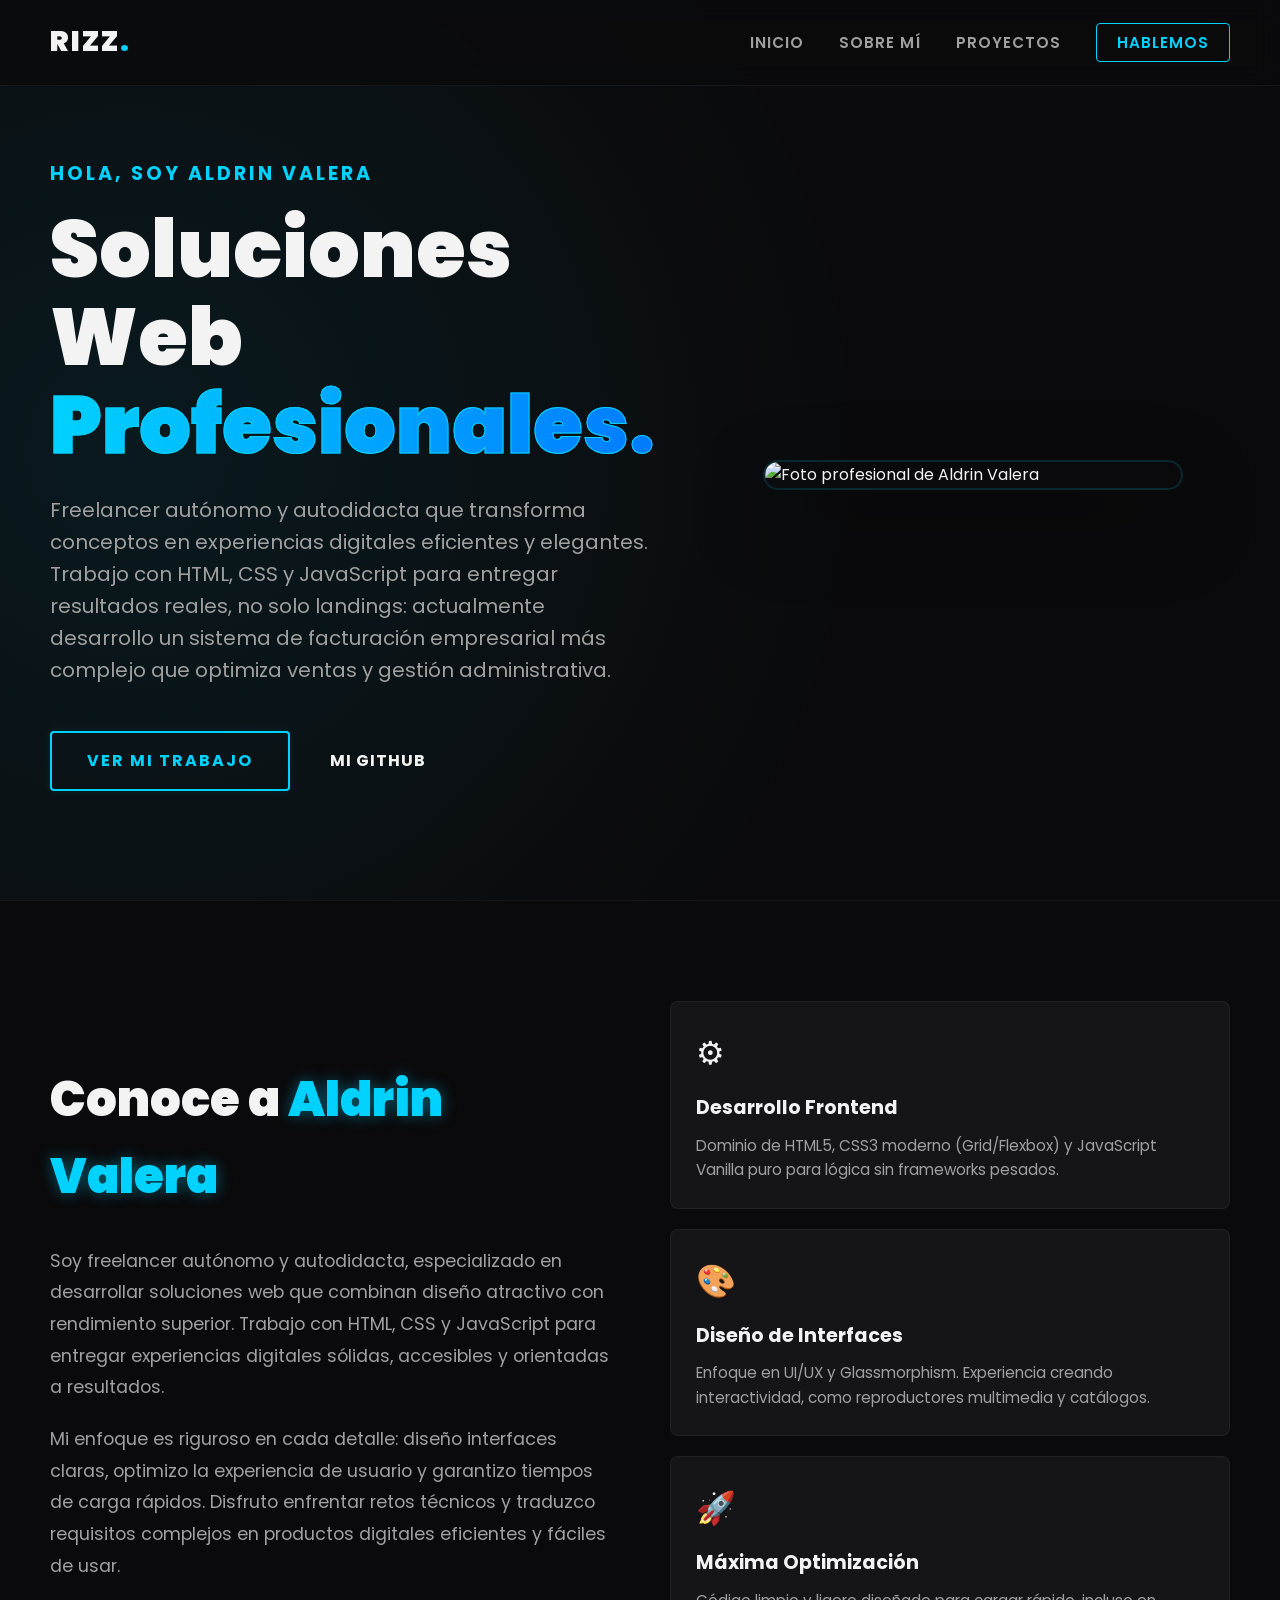
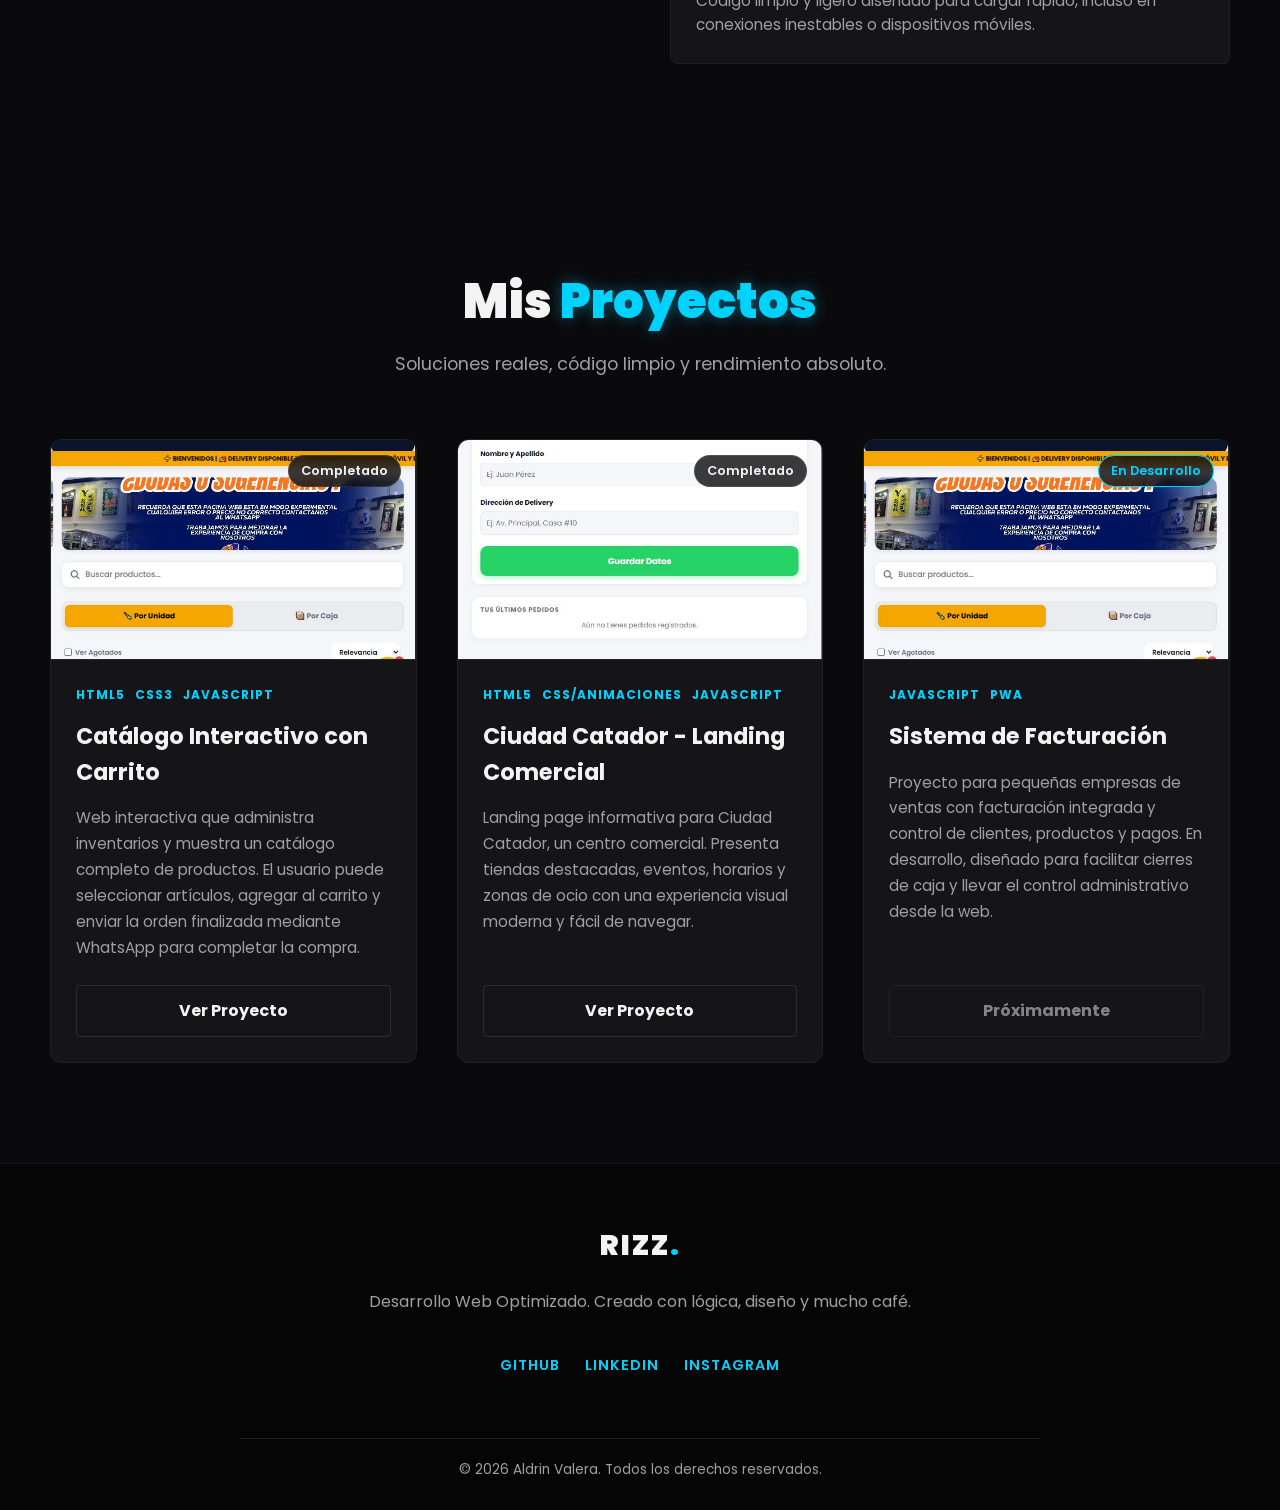
==== index.html @ 6460fc28 "mi landing" ====
<!DOCTYPE html>
<html lang="es">
<head>
    <meta charset="UTF-8">
    <meta name="viewport" content="width=device-width, initial-scale=1.0">
    <title>Aldrin V | Rizz</title>
    <meta name="description" content="Portafolio de Aldrin Valera, desarrollador web experto en HTML, CSS y JavaScript. Web oscura, optimizada y con proyectos reales.">
    <link rel="preconnect" href="https://fonts.googleapis.com">
    <link rel="preconnect" href="https://fonts.gstatic.com" crossorigin>
    <link href="https://fonts.googleapis.com/css2?family=Poppins:wght@400;600;700;900&display=swap" rel="stylesheet">
    <link rel="stylesheet" href="css/variables.css">
    <link rel="stylesheet" href="css/global.css">
    <link rel="stylesheet" href="css/navbar.css">
    <link rel="stylesheet" href="css/hero.css">
    <link rel="stylesheet" href="css/sobre-mi.css">
    <link rel="stylesheet" href="css/proyectos.css">
    <link rel="stylesheet" href="css/footer.css">
    <link rel="stylesheet" href="css/responsive.css">
</head>
<body>

    <nav class="navbar">
        <div class="logo">RIZZ<span>.</span></div>
        <button class="menu-toggle" id="mobile-menu" aria-label="Abrir menú" aria-controls="nav-menu" aria-expanded="false">
            <span class="bar"></span>
            <span class="bar"></span>
            <span class="bar"></span>
        </button>
        <ul class="nav-links" id="nav-menu">
            <li><a href="#inicio">Inicio</a></li>
            <li><a href="#sobre-mi">Sobre Mí</a></li>
            <li><a href="#proyectos">Proyectos</a></li>
            <li><a href="https://wa.me/584220012375?text=%C2%A1Hola%20Aldrin!%20Estuve%20viendo%20tu%20portafolio%20web%20y%20me%20gustar%C3%ADa%20hablar%20contigo%20sobre%20un%20proyecto." class="btn-contacto" id="btn-ws">Hablemos</a></li>
        </ul>
    </nav>

    <header class="hero" id="inicio">
        <div class="hero-grid">
            <div class="hero-content">
                <h2 class="saludo">Hola, soy Aldrin Valera</h2>
                <h1 class="titulo-principal">Soluciones Web <span class="resaltado">Profesionales.</span></h1>
                <p class="descripcion">
                    Freelancer autónomo y autodidacta que transforma conceptos en experiencias digitales eficientes y elegantes. Trabajo con HTML, CSS y JavaScript para entregar resultados reales, no solo landings: actualmente desarrollo un sistema de facturación empresarial más complejo que optimiza ventas y gestión administrativa.
                </p>
                <div class="botones">
                    <a href="#proyectos" class="btn-primario">Ver mi trabajo</a>
                    <a href="#" class="btn-secundario">Mi GitHub</a>
                </div>
            </div>
            <div class="hero-image">
                <img src="img/aldrin-valera.jpg" alt="Foto profesional de Aldrin Valera" />
            </div>
        </div>
    </header>
    <main>
    <section class="sobre-mi" id="sobre-mi">
        <div class="contenedor-sobre-mi">
            <div class="texto-sobre-mi">
                <h2 class="titulo-seccion">Conoce a <span class="resaltado-azul">Aldrin Valera</span></h2>
                <p>
                    Soy freelancer autónomo y autodidacta, especializado en desarrollar soluciones web que combinan diseño atractivo con rendimiento superior. Trabajo con HTML, CSS y JavaScript para entregar experiencias digitales sólidas, accesibles y orientadas a resultados.
                </p>
                <p>
                    Mi enfoque es riguroso en cada detalle: diseño interfaces claras, optimizo la experiencia de usuario y garantizo tiempos de carga rápidos. Disfruto enfrentar retos técnicos y traduzco requisitos complejos en productos digitales eficientes y fáciles de usar.
                </p>
            </div>
            <div class="skills-grid">
                <div class="skill-card">
                    <div class="skill-icono">⚙️</div>
                    <h3>Desarrollo Frontend</h3>
                    <p>Dominio de HTML5, CSS3 moderno (Grid/Flexbox) y JavaScript Vanilla puro para lógica sin frameworks pesados.</p>
                </div>
                <div class="skill-card">
                    <div class="skill-icono">🎨</div>
                    <h3>Diseño de Interfaces</h3>
                    <p>Enfoque en UI/UX y Glassmorphism. Experiencia creando interactividad, como reproductores multimedia y catálogos.</p>
                </div>
                <div class="skill-card">
                    <div class="skill-icono">🚀</div>
                    <h3>Máxima Optimización</h3>
                    <p>Código limpio y ligero diseñado para cargar rápido, incluso en conexiones inestables o dispositivos móviles.</p>
                </div>
            </div>
        </div>
    </section>

    <section class="proyectos" id="proyectos">
        <div class="contenedor-proyectos">
            <h2 class="titulo-centrado">Mis <span class="resaltado-azul">Proyectos</span></h2>
            <p class="subtitulo-centrado">Soluciones reales, código limpio y rendimiento absoluto.</p>

            <div class="grid-proyectos">
                
                <article class="tarjeta-proyecto">
                    <div class="imagen-proyecto">
                        <span class="etiqueta-estado">Completado</span>
                        <img src="img/catador-1.JPG" alt="Vista 1" class="img-portada">
                        <img src="img/catador-2.JPG" alt="Vista 2" class="img-portada">
                        <img src="img/catador-3.JPG" alt="Vista 3" class="img-portada">
                    </div>
                    <div class="contenido-proyecto">
                        <div class="tags-tech">
                            <span>HTML5</span>
                            <span>CSS3</span>
                            <span>JavaScript</span>
                        </div>
                        <h3>Catálogo Interactivo con Carrito</h3>
                        <p>Web interactiva que administra inventarios y muestra un catálogo completo de productos. El usuario puede seleccionar artículos, agregar al carrito y enviar la orden finalizada mediante WhatsApp para completar la compra.</p>
                        <a href="https://grancatador.netlify.app" target="_blank" rel="noopener noreferrer" class="btn-proyecto">Ver Proyecto</a>
                    </div>
                </article>

                <article class="tarjeta-proyecto">
                    <div class="imagen-proyecto">
                        <span class="etiqueta-estado">Completado</span>
                        <img src="img/catador-2.JPG" alt="Vista 1" class="img-portada">
                        <img src="img/catador-3.JPG" alt="Vista 2" class="img-portada">
                        <img src="img/catador-4.JPG" alt="Vista 3" class="img-portada">
                    </div>
                    <div class="contenido-proyecto">
                        <div class="tags-tech">
                            <span>HTML5</span>
                            <span>CSS/Animaciones</span>
                            <span>JavaScript</span>
                        </div>
                        <h3>Ciudad Catador - Landing Comercial</h3>
                        <p>Landing page informativa para Ciudad Catador, un centro comercial. Presenta tiendas destacadas, eventos, horarios y zonas de ocio con una experiencia visual moderna y fácil de navegar.</p>
                        <a href="https://ciudadcatador.netlify.app" target="_blank" rel="noopener noreferrer" class="btn-proyecto">Ver Proyecto</a>
                    </div>
                </article>

                <article class="tarjeta-proyecto">
                    <div class="imagen-proyecto">
                        <span class="etiqueta-estado pulse">En Desarrollo</span>
                        <img src="img/catador-1.JPG" alt="Vista 1" class="img-portada">
                        <img src="img/catador-3.JPG" alt="Vista 2" class="img-portada">
                        <img src="img/catador-4.JPG" alt="Vista 3" class="img-portada">
                    </div>
                    <div class="contenido-proyecto">
                        <div class="tags-tech">
                            <span>JavaScript</span>
                            <span>PWA</span>
                        </div>
                        <h3>Sistema de Facturación</h3>
                        <p>Proyecto para pequeñas empresas de ventas con facturación integrada y control de clientes, productos y pagos. En desarrollo, diseñado para facilitar cierres de caja y llevar el control administrativo desde la web.</p>
                        <a href="#" class="btn-proyecto btn-disabled">Próximamente</a>
                    </div>
                </article>

            </div>
        </div>
    </section>
    </main>

    <footer class="footer">
        <div class="footer-content">
            <div class="logo">RIZZ<span>.</span></div>
            <p class="text-muted">Desarrollo Web Optimizado. Creado con lógica, diseño y mucho café.</p>
            <div class="social-links">
                <a href="#">GitHub</a>
                <a href="#">LinkedIn</a>
                <a href="#">Instagram</a>
            </div>
            <div class="copyright">
                &copy; 2026 Aldrin Valera. Todos los derechos reservados.
            </div>
        </div>
    </footer>

    <script src="js/main.js"></script>
</body>
</html>
---- css/variables.css ----
/* =========================================
   VARIABLES GLOBALES | TEMA RIZZ (DARK/NEON)
   ========================================= */
:root {
    --bg-dark: #0a0a0c;
    --bg-light: #151518;
    --text-main: #f3f3f3;
    --text-muted: #a0a0a0;
    --neon-blue: #00d2ff;
    --neon-dark: #007bff;
    --font-main: 'Poppins', system-ui, -apple-system, sans-serif;
    --font-bold: 'Poppins', system-ui, -apple-system, sans-serif;
    --transition-fast: 0.2s ease;
    --transition-medium: 0.4s ease;
}
---- css/global.css ----
/* =========================================
   ESTILOS GLOBALES Y RESET
   ========================================= */
* {
    margin: 0;
    padding: 0;
    box-sizing: border-box;
}

html {
    scroll-behavior: smooth;
}

body {
    background-color: var(--bg-dark);
    color: var(--text-main);
    font-family: var(--font-main);
    line-height: 1.6;
    overflow-x: hidden;
}

a {
    text-decoration: none;
    color: inherit;
}

section {
    scroll-margin-top: 100px;
}

ul {
    list-style: none;
}

.text-muted {
    color: var(--text-muted);
}
---- css/navbar.css ----
/* =========================================
   NAVBAR (BARRA DE NAVEGACIÓN)
   ========================================= */
.navbar {
    display: flex;
    justify-content: space-between;
    align-items: center;
    padding: 20px 50px;
    background: rgba(10, 10, 12, 0.8);
    backdrop-filter: blur(12px);
    -webkit-backdrop-filter: blur(12px);
    border-bottom: 1px solid rgba(255, 255, 255, 0.05);
    position: fixed;
    top: 0;
    width: 100%;
    z-index: 1000;
}

.logo {
    font-size: 28px;
    font-weight: 900;
    letter-spacing: 2px;
}

.logo span {
    color: var(--neon-blue);
}

.menu-toggle {
    display: none;
    background: transparent;
    border: none;
    padding: 0;
    cursor: pointer;
}

.menu-toggle:focus {
    outline: 2px solid var(--neon-blue);
    outline-offset: 4px;
}

.nav-links {
    display: flex;
    gap: 35px;
    align-items: center;
}

.nav-links a {
    color: var(--text-muted);
    font-weight: 600;
    font-size: 0.95rem;
    text-transform: uppercase;
    letter-spacing: 1px;
    transition: var(--transition-fast);
}

.nav-links a:hover {
    color: var(--neon-blue);
    text-shadow: 0 0 10px rgba(0, 210, 255, 0.3);
}

.nav-links .btn-contacto {
    border: 1px solid var(--neon-blue);
    padding: 8px 20px;
    border-radius: 4px;
    color: var(--neon-blue);
}

.nav-links .btn-contacto:hover {
    background: var(--neon-blue);
    color: var(--bg-dark);
    box-shadow: 0 0 15px rgba(0, 210, 255, 0.4);
}
---- css/hero.css ----
/* =========================================
   HERO SECTION (INICIO)
   ========================================= */
.hero {
    min-height: 100vh;
    display: flex;
    align-items: center;
    padding: 100px 50px 50px;
    background: radial-gradient(circle at 10% 50%, rgba(0, 210, 255, 0.08) 0%, transparent 60%);
    margin-top: 0;
}

.hero-grid {
    display: grid;
    grid-template-columns: 1fr 1fr;
    align-items: center;
    gap: 60px;
    width: 100%;
    max-width: 1300px;
    margin: 0 auto;
}

.hero-content {
    max-width: 650px;
}

.hero-image {
    display: flex;
    justify-content: center;
    align-items: center;
}

.hero-image img {
    width: 100%;
    max-width: 420px;
    border-radius: 30px;
    object-fit: cover;
    box-shadow: 0 30px 80px rgba(0, 0, 0, 0.35);
    border: 2px solid rgba(0, 210, 255, 0.15);
}

.saludo {
    color: var(--neon-blue);
    font-size: 1.2rem;
    margin-bottom: 15px;
    text-transform: uppercase;
    letter-spacing: 3px;
    font-weight: 700;
    font-family: var(--font-bold);
}

.titulo-principal {
    font-size: 5rem;
    line-height: 1.1;
    margin-bottom: 25px;
    font-weight: 900;
    font-family: var(--font-bold);
}

.resaltado {
    color: transparent;
    -webkit-text-stroke: 1px var(--neon-blue);
    background: linear-gradient(90deg, var(--neon-blue), var(--neon-dark));
    -webkit-background-clip: text;
    background-clip: text;
}

.descripcion {
    font-size: 1.25rem;
    color: var(--text-muted);
    margin-bottom: 45px;
    max-width: 600px;
}

.botones {
    display: flex;
    gap: 20px;
    align-items: center;
}

.btn-primario {
    padding: 15px 35px;
    background-color: transparent;
    color: var(--neon-blue);
    border: 2px solid var(--neon-blue);
    font-weight: bold;
    text-transform: uppercase;
    letter-spacing: 2px;
    border-radius: 4px;
    transition: var(--transition-medium);
    box-shadow: 0 0 10px rgba(0, 210, 255, 0.1);
}

.btn-primario:hover {
    background-color: var(--neon-blue);
    color: var(--bg-dark);
    box-shadow: 0 0 25px rgba(0, 210, 255, 0.6);
}

.btn-secundario {
    padding: 15px 20px;
    color: var(--text-main);
    font-weight: bold;
    text-transform: uppercase;
    letter-spacing: 1px;
    transition: var(--transition-fast);
}

.btn-secundario:hover {
    color: var(--neon-blue);
}
---- css/sobre-mi.css ----
/* =========================================
   SECCIÓN SOBRE MÍ Y SKILLS
   ========================================= */
.sobre-mi {
    padding: 100px 50px;
    background-color: var(--bg-dark);
    border-top: 1px solid rgba(255, 255, 255, 0.05); 
}

.contenedor-sobre-mi {
    max-width: 1200px;
    margin: 0 auto;
    display: grid;
    grid-template-columns: 1fr 1fr;
    gap: 60px;
    align-items: center;
}

.titulo-seccion {
    font-size: 3rem;
    margin-bottom: 30px;
    font-weight: 900;
    font-family: var(--font-bold);
}

.resaltado-azul {
    color: var(--neon-blue);
    text-shadow: 0 0 15px rgba(0, 210, 255, 0.4);
}

.texto-sobre-mi p {
    color: var(--text-muted);
    font-size: 1.1rem;
    margin-bottom: 20px;
    line-height: 1.8;
}

.texto-sobre-mi strong {
    color: var(--text-main);
}

.skills-grid {
    display: grid;
    grid-template-columns: 1fr;
    gap: 20px;
}

.skill-card {
    background: var(--bg-light);
    padding: 25px;
    border-radius: 8px;
    border: 1px solid rgba(255, 255, 255, 0.05);
    transition: var(--transition-medium);
    position: relative;
    overflow: hidden;
}

.skill-card::before {
    content: '';
    position: absolute;
    top: 0;
    left: 0;
    width: 0;
    height: 2px;
    background: var(--neon-blue);
    transition: var(--transition-medium);
}

.skill-card:hover {
    transform: translateY(-5px);
    border-color: rgba(0, 210, 255, 0.3);
    box-shadow: 0 10px 30px rgba(0, 0, 0, 0.5), 0 0 15px rgba(0, 210, 255, 0.1);
}

.skill-card:hover::before {
    width: 100%;
}

.skill-icono {
    font-size: 2rem;
    margin-bottom: 15px;
}

.skill-card h3 {
    font-size: 1.2rem;
    margin-bottom: 10px;
    color: var(--text-main);
    font-family: var(--font-bold);
    font-weight: 700;
}

.skill-card p {
    color: var(--text-muted);
    font-size: 0.95rem;
}
---- css/proyectos.css ----
/* =========================================
   SECCIÓN DE PROYECTOS Y CARRUSEL
   ========================================= */
.proyectos {
    padding: 100px 50px;
    background-color: var(--bg-dark);
}

.contenedor-proyectos {
    max-width: 1200px;
    margin: 0 auto;
}

.titulo-centrado {
    text-align: center;
    font-size: 3rem;
    font-weight: 900;
    margin-bottom: 10px;
    font-family: var(--font-bold);
}

.subtitulo-centrado {
    text-align: center;
    color: var(--text-muted);
    font-size: 1.1rem;
    margin-bottom: 60px;
}

.grid-proyectos {
    display: grid;
    grid-template-columns: repeat(auto-fit, minmax(320px, 1fr));
    gap: 40px;
}

.tarjeta-proyecto {
    background-color: var(--bg-light);
    border-radius: 12px;
    overflow: hidden;
    border: 1px solid rgba(255, 255, 255, 0.05);
    transition: var(--transition-medium);
    display: flex;
    flex-direction: column;
}

.tarjeta-proyecto:hover {
    transform: translateY(-10px);
    border-color: rgba(0, 210, 255, 0.3);
    box-shadow: 0 15px 40px rgba(0, 0, 0, 0.6), 0 0 20px rgba(0, 210, 255, 0.1);
}

/* Carrusel de Imágenes (Scroll Snap) */
.imagen-proyecto {
    height: 220px;
    position: relative;
    background-color: #1a1a20;
    border-bottom: 1px solid rgba(255, 255, 255, 0.05);
    display: flex;
    overflow-x: auto;
    scroll-snap-type: x mandatory;
    scroll-behavior: smooth;
}

.imagen-proyecto::-webkit-scrollbar {
    height: 6px;
}

.imagen-proyecto::-webkit-scrollbar-thumb {
    background-color: var(--neon-blue);
    border-radius: 10px;
}

.imagen-proyecto::-webkit-scrollbar-track {
    background-color: rgba(0, 0, 0, 0.2);
}

.img-portada {
    min-width: 100%;
    height: 100%;
    object-fit: cover;
    scroll-snap-align: center;
}

.etiqueta-estado {
    position: absolute;
    top: 15px;
    right: 15px;
    z-index: 10;
    background: rgba(10, 10, 12, 0.8);
    backdrop-filter: blur(5px);
    color: var(--text-main);
    padding: 5px 12px;
    border-radius: 20px;
    font-size: 0.8rem;
    font-weight: 600;
    border: 1px solid rgba(255, 255, 255, 0.1);
}

.etiqueta-estado.pulse {
    color: var(--neon-blue);
    border-color: var(--neon-blue);
    box-shadow: 0 0 10px rgba(0, 210, 255, 0.2);
}

.contenido-proyecto {
    padding: 25px;
    display: flex;
    flex-direction: column;
    flex-grow: 1;
}

.tags-tech {
    display: flex;
    gap: 10px;
    margin-bottom: 15px;
    flex-wrap: wrap;
}

.tags-tech span {
    color: var(--neon-blue);
    font-size: 0.75rem;
    font-weight: bold;
    text-transform: uppercase;
    letter-spacing: 1px;
}

.contenido-proyecto h3 {
    font-size: 1.4rem;
    margin-bottom: 15px;
    color: var(--text-main);
    font-family: var(--font-bold);
    font-weight: 700;
}

.contenido-proyecto p {
    color: var(--text-muted);
    font-size: 0.95rem;
    line-height: 1.7;
    margin-bottom: 25px;
    flex-grow: 1;
}

.btn-proyecto {
    display: inline-block;
    text-align: center;
    padding: 12px 0;
    width: 100%;
    background-color: transparent;
    color: var(--text-main);
    border: 1px solid rgba(255, 255, 255, 0.1);
    border-radius: 4px;
    font-weight: bold;
    transition: var(--transition-fast);
}

.tarjeta-proyecto:hover .btn-proyecto:not(.btn-disabled) {
    background-color: var(--neon-blue);
    color: var(--bg-dark);
    border-color: var(--neon-blue);
    box-shadow: 0 0 15px rgba(0, 210, 255, 0.3);
}

.btn-disabled {
    cursor: not-allowed;
    opacity: 0.5;
}
---- css/footer.css ----
/* =========================================
   FOOTER (PIE DE PÁGINA)
   ========================================= */
.footer {
    background-color: #050506;
    padding: 60px 50px 30px;
    border-top: 1px solid rgba(255, 255, 255, 0.05);
    text-align: center;
}

.footer-content {
    max-width: 800px;
    margin: 0 auto;
    display: flex;
    flex-direction: column;
    align-items: center;
    gap: 20px;
}

.social-links {
    display: flex;
    gap: 25px;
    margin: 20px 0;
}

.social-links a {
    color: var(--neon-blue);
    font-weight: 600;
    text-transform: uppercase;
    font-size: 0.9rem;
    letter-spacing: 1px;
    transition: var(--transition-fast);
}

.social-links a:hover {
    color: var(--text-main);
    text-shadow: 0 0 10px rgba(0, 210, 255, 0.5);
}

.copyright {
    color: var(--text-muted);
    font-size: 0.85rem;
    margin-top: 20px;
    border-top: 1px solid rgba(255, 255, 255, 0.1);
    padding-top: 20px;
    width: 100%;
}
---- css/responsive.css ----
/* =========================================
   DISEÑO RESPONSIVE (TABLETS 768px)
   ========================================= */
@media screen and (max-width: 768px) {
    
    /* Navbar y Menú Hamburguesa */
    .navbar {
        padding: 15px 20px;
        z-index: 1000;
    }
    
    .menu-toggle {
        display: flex;
        flex-direction: column;
        gap: 6px;
        cursor: pointer;
        z-index: 1100;
    }

    .menu-toggle .bar {
        width: 30px;
        height: 3px;
        background-color: var(--text-main);
        transition: all 0.3s ease-in-out;
        border-radius: 2px;
    }

    .nav-links {
        position: fixed;
        top: 0;
        right: -100%;
        width: 100vw;
        height: 100vh;
        background-color: rgba(10, 10, 12, 0.98);
        backdrop-filter: blur(15px);
        flex-direction: column;
        justify-content: center;
        align-items: center;
        transition: right 0.4s ease;
        z-index: 1050;
        gap: 30px;
    }

    .nav-links.active {
        right: 0;
    }

    .nav-links a {
        font-size: 1.3rem;
        margin: 10px 0;
    }

    .menu-toggle.is-active .bar:nth-child(1) {
        transform: translateY(9px) rotate(45deg);
        background-color: var(--neon-blue);
    }
    .menu-toggle.is-active .bar:nth-child(2) {
        opacity: 0;
    }
    .menu-toggle.is-active .bar:nth-child(3) {
        transform: translateY(-9px) rotate(-45deg);
        background-color: var(--neon-blue);
    }

    /* Hero */
    .hero {
        min-height: 100vh;
        padding: 80px 20px 40px;
    }

    .hero-grid {
        grid-template-columns: 1fr;
        gap: 30px;
        width: 100%;
    }

    .hero-content {
        margin-top: 0;
        text-align: center;
        max-width: 100%;
        display: flex;
        flex-direction: column;
        align-items: center;
    }

    .hero-image {
        order: -1;
        width: 100%;
        max-width: 300px;
    }

    .hero-image img {
        max-width: 100%;
        height: auto;
    }

    .saludo {
        font-size: 1rem;
        margin-bottom: 10px;
    }

    .titulo-principal {
        font-size: 2.5rem;
        line-height: 1.2;
        margin-bottom: 15px;
    }

    .descripcion {
        font-size: 0.95rem;
        margin-bottom: 25px;
        max-width: 100%;
        line-height: 1.6;
    }

    .botones {
        flex-direction: column;
        width: 100%;
        gap: 12px;
    }

    .btn-primario, .btn-secundario {
        width: 100%;
        margin: 0;
        padding: 12px 20px;
        font-size: 0.9rem;
    }

    /* Sobre Mí */
    .sobre-mi {
        padding: 50px 20px;
    }

    .contenedor-sobre-mi {
        grid-template-columns: 1fr;
        gap: 30px;
        text-align: center;
    }

    .titulo-seccion {
        font-size: 2rem;
        margin-bottom: 20px;
    }

    .texto-sobre-mi p {
        font-size: 0.95rem;
        margin-bottom: 15px;
    }

    /* Proyectos */
    .proyectos {
        padding: 50px 20px;
    }

    .titulo-centrado {
        font-size: 2rem;
        margin-bottom: 10px;
    }

    .subtitulo-centrado {
        font-size: 0.9rem;
        margin-bottom: 40px;
    }

    .grid-proyectos {
        grid-template-columns: 1fr;
        gap: 30px;
    }

    .contenido-proyecto h3 {
        font-size: 1.1rem;
    }

    .contenido-proyecto p {
        font-size: 0.9rem;
    }

    /* Footer */
    .footer {
        padding: 40px 20px 20px;
    }

    .social-links {
        flex-direction: column;
        gap: 15px;
    }
}

/* =========================================
   DISEÑO RESPONSIVE (MÓVILES PEQUEÑOS 480px)
   ========================================= */
@media screen and (max-width: 480px) {
    .navbar {
        padding: 12px 15px;
    }

    .logo {
        font-size: 18px;
    }

    /* Hero */
    .hero {
        min-height: auto;
        padding: 60px 15px 30px;
    }

    .hero-grid {
        gap: 20px;
    }

    .hero-image {
        margin-bottom: 15px;
    }

    .hero-image img {
        max-width: 260px;
        border-radius: 20px;
    }

    .saludo {
        font-size: 0.85rem;
        letter-spacing: 1px;
    }

    .titulo-principal {
        font-size: 1.8rem;
        margin-bottom: 12px;
    }

    .descripcion {
        font-size: 0.85rem;
        margin-bottom: 20px;
        line-height: 1.5;
    }

    .botones {
        gap: 10px;
    }

    .btn-primario, .btn-secundario {
        padding: 10px 16px;
        font-size: 0.8rem;
    }

    /* Secciones */
    .sobre-mi {
        padding: 40px 15px;
    }

    .proyectos {
        padding: 40px 15px;
    }

    .titulo-seccion {
        font-size: 1.5rem;
        margin-bottom: 15px;
    }

    .titulo-centrado {
        font-size: 1.5rem;
    }

    .subtitulo-centrado {
        font-size: 0.85rem;
        margin-bottom: 30px;
    }

    .skill-card {
        padding: 20px;
        margin-bottom: 15px;
    }

    .skill-card h3 {
        font-size: 1rem;
    }

    .skill-card p {
        font-size: 0.85rem;
    }

    .skill-icono {
        font-size: 1.5rem;
    }

    .contenido-proyecto h3 {
        font-size: 1rem;
    }

    .contenido-proyecto p {
        font-size: 0.8rem;
        margin-bottom: 15px;
    }

    .tags-tech span {
        font-size: 0.65rem;
        padding: 4px 8px;
    }

    .footer {
        padding: 30px 15px 15px;
    }

    .footer .logo {
        font-size: 16px;
    }
}
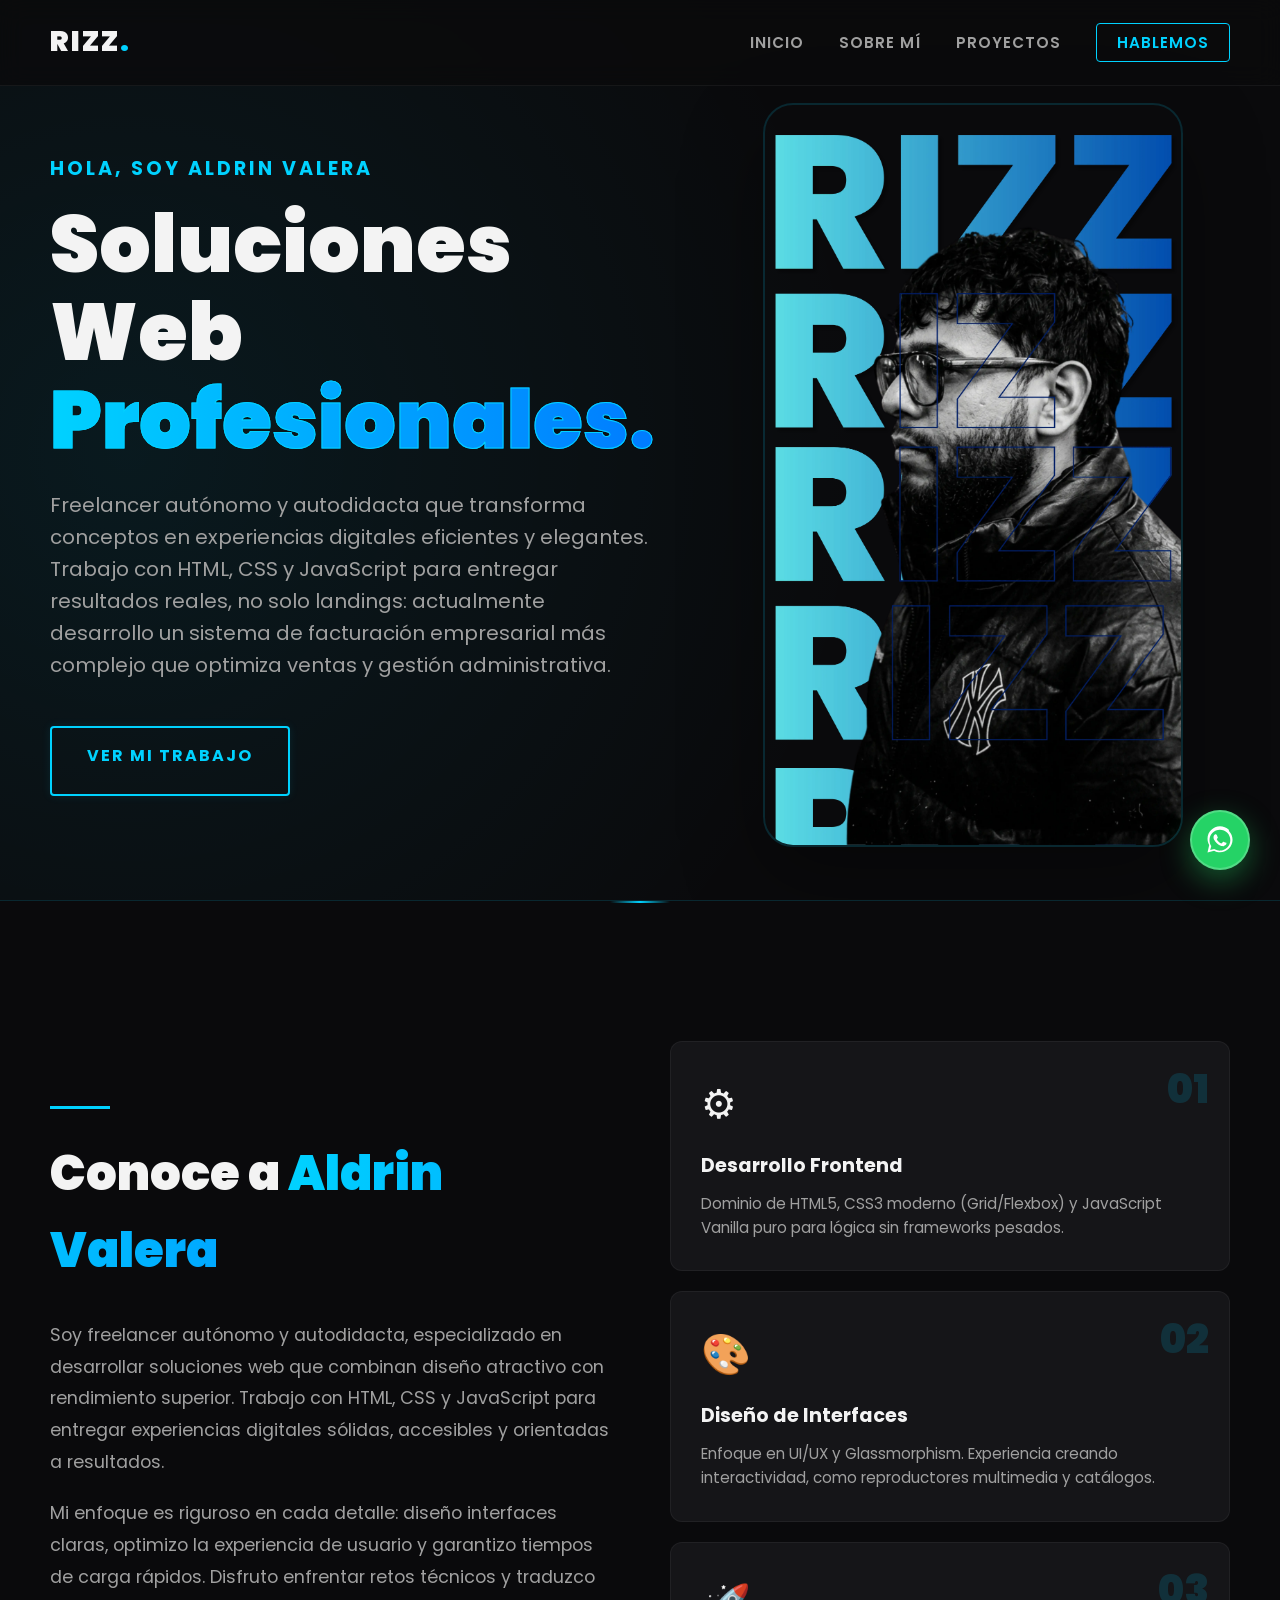
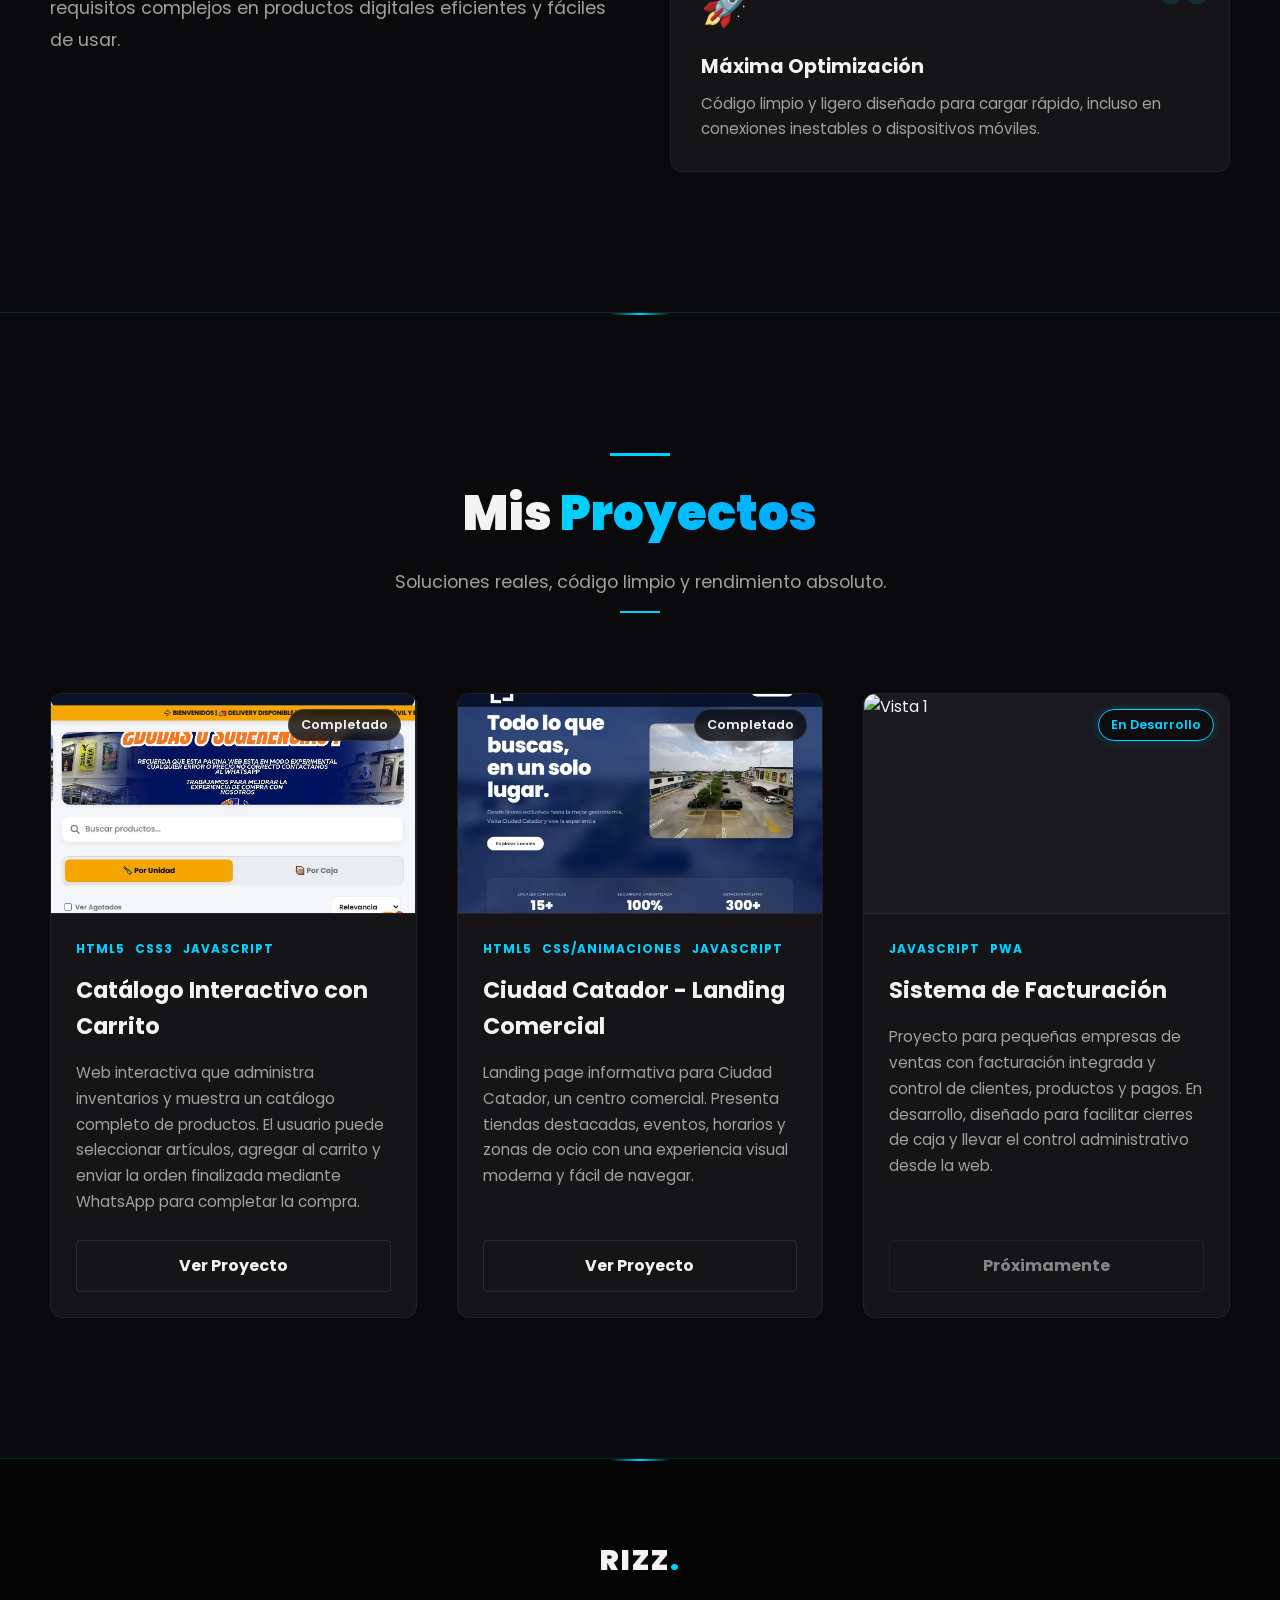
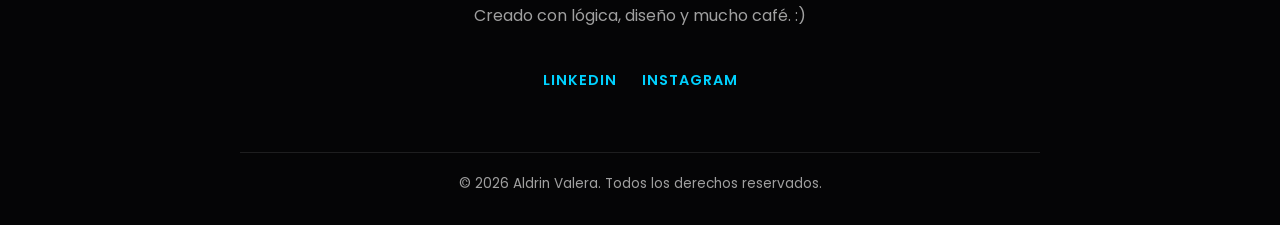
==== commit f9b5690b: "aldrin2" ====
--- a/index.html
+++ b/index.html
@@ -4,7 +4,7 @@
     <meta charset="UTF-8">
     <meta name="viewport" content="width=device-width, initial-scale=1.0">
     <title>Aldrin V | Rizz</title>
-    <meta name="description" content="Portafolio de Aldrin Valera, desarrollador web experto en HTML, CSS y JavaScript. Web oscura, optimizada y con proyectos reales.">
+    <meta name="description" content="Portafolio de Aldrin Valera, desarrollador web con HTML, CSS y JavaScript. Web oscura, optimizada y con proyectos reales.">
     <link rel="preconnect" href="https://fonts.googleapis.com">
     <link rel="preconnect" href="https://fonts.gstatic.com" crossorigin>
     <link href="https://fonts.googleapis.com/css2?family=Poppins:wght@400;600;700;900&display=swap" rel="stylesheet">
@@ -44,11 +44,10 @@
                 </p>
                 <div class="botones">
                     <a href="#proyectos" class="btn-primario">Ver mi trabajo</a>
-                    <a href="#" class="btn-secundario">Mi GitHub</a>
                 </div>
             </div>
             <div class="hero-image">
-                <img src="img/aldrin-valera.jpg" alt="Foto profesional de Aldrin Valera" />
+                <img src="img/rizzphoto.webp" alt="Foto A" />
             </div>
         </div>
     </header>
@@ -66,16 +65,19 @@
             </div>
             <div class="skills-grid">
                 <div class="skill-card">
+                    <span class="skill-number">01</span>
                     <div class="skill-icono">⚙️</div>
                     <h3>Desarrollo Frontend</h3>
                     <p>Dominio de HTML5, CSS3 moderno (Grid/Flexbox) y JavaScript Vanilla puro para lógica sin frameworks pesados.</p>
                 </div>
                 <div class="skill-card">
+                    <span class="skill-number">02</span>
                     <div class="skill-icono">🎨</div>
                     <h3>Diseño de Interfaces</h3>
                     <p>Enfoque en UI/UX y Glassmorphism. Experiencia creando interactividad, como reproductores multimedia y catálogos.</p>
                 </div>
                 <div class="skill-card">
+                    <span class="skill-number">03</span>
                     <div class="skill-icono">🚀</div>
                     <h3>Máxima Optimización</h3>
                     <p>Código limpio y ligero diseñado para cargar rápido, incluso en conexiones inestables o dispositivos móviles.</p>
@@ -113,9 +115,9 @@
                 <article class="tarjeta-proyecto">
                     <div class="imagen-proyecto">
                         <span class="etiqueta-estado">Completado</span>
-                        <img src="img/catador-2.JPG" alt="Vista 1" class="img-portada">
-                        <img src="img/catador-3.JPG" alt="Vista 2" class="img-portada">
-                        <img src="img/catador-4.JPG" alt="Vista 3" class="img-portada">
+                        <img src="img/ciudadcatador.webp" alt="Vista 1" class="img-portada">
+                        <img src="img/ciudadcatador.webp" alt="Vista 2" class="img-portada">
+                        <img src="img/ciudadcatador.webp" alt="Vista 3" class="img-portada">
                     </div>
                     <div class="contenido-proyecto">
                         <div class="tags-tech">
@@ -132,9 +134,9 @@
                 <article class="tarjeta-proyecto">
                     <div class="imagen-proyecto">
                         <span class="etiqueta-estado pulse">En Desarrollo</span>
-                        <img src="img/catador-1.JPG" alt="Vista 1" class="img-portada">
-                        <img src="img/catador-3.JPG" alt="Vista 2" class="img-portada">
-                        <img src="img/catador-4.JPG" alt="Vista 3" class="img-portada">
+                        <img src="img/ciudadcatad.webp" alt="Vista 1" class="img-portada">
+                        <img src="img/ciudadcatad.webp" alt="Vista 2" class="img-portada">
+                        <img src="img/ciudadcatad.webp" alt="Vista 3" class="img-portada">
                     </div>
                     <div class="contenido-proyecto">
                         <div class="tags-tech">
@@ -155,11 +157,10 @@
     <footer class="footer">
         <div class="footer-content">
             <div class="logo">RIZZ<span>.</span></div>
-            <p class="text-muted">Desarrollo Web Optimizado. Creado con lógica, diseño y mucho café.</p>
+            <p class="text-muted">Creado con lógica, diseño y mucho café. :) </p>
             <div class="social-links">
-                <a href="#">GitHub</a>
-                <a href="#">LinkedIn</a>
-                <a href="#">Instagram</a>
+                <a href="https://www.linkedin.com/in/aldrin-valera" target="_blank" rel="noopener noreferrer">LinkedIn</a>
+                <a href="https://www.instagram.com/i_am_rizz2001/" target="_blank" rel="noopener noreferrer">Instagram</a>
             </div>
             <div class="copyright">
                 &copy; 2026 Aldrin Valera. Todos los derechos reservados.
@@ -167,6 +168,17 @@
         </div>
     </footer>
 
+    <a href="https://wa.me/584220012375?text=Hola%20Aldrin%2C%20vi%20tu%20portafolio%20y%20me%20interesa%20hablar%20sobre%20un%20proyecto" 
+       class="whatsapp-float" 
+       target="_blank" 
+       rel="noopener noreferrer" 
+       aria-label="Contactar por WhatsApp"
+       title="Contacta por WhatsApp">
+        <svg xmlns="http://www.w3.org/2000/svg" viewBox="0 0 24 24" fill="white" width="24" height="24">
+            <path d="M19.071 3.899c-1.89-1.879-4.397-2.898-7.066-2.898-5.504 0-9.977 4.474-9.977 9.977 0 1.759.461 3.51 1.337 5.049L2 22l5.272-1.383c1.479.813 3.14 1.243 4.8 1.243 5.504 0 9.977-4.473 9.977-9.977 0-2.668-1.019-5.176-2.878-7.066zM12.006 20.5c-1.5 0-2.989-.395-4.309-1.141l-.31-.184-3.22.844.859-3.139-.194-.308c-.793-1.349-1.211-2.896-1.211-4.45 0-4.586 3.733-8.319 8.32-8.319 2.221 0 4.314.867 5.882 2.44 1.569 1.573 2.431 3.665 2.431 5.887 0 4.586-3.733 8.319-8.319 8.319zm4.545-6.248c-.252-.127-1.49-.737-1.722-.821-.232-.084-.401-.127-.57.127-.168.254-.654.821-.801 1.006-.147.186-.294.209-.545.084-.252-.127-1.064-.393-2.027-1.254-.751-.669-1.258-1.496-1.407-1.751-.147-.254-.016-.391.111-.517.113-.112.252-.294.377-.441.126-.147.168-.252.252-.42.084-.169.042-.317-.021-.442-.063-.126-.57-1.374-.781-1.88-.205-.501-.413-.433-.57-.441-.147-.009-.316-.009-.485-.009-.168 0-.441.063-.672.316-.231.252-.88.86-.88 2.096 0 1.237.901 2.431 1.026 2.599.126.167 1.78 2.716 4.313 3.809.604.26 1.076.416 1.443.532.604.191 1.154.165 1.589-.101.484-.294 1.574-.647 1.805-1.27.231-.625.231-1.16.161-1.27-.063-.106-.231-.168-.483-.294z"/>
+        </svg>
+    </a>
+
     <script src="js/main.js"></script>
 </body>
 </html>
--- a/css/hero.css
+++ b/css/hero.css
@@ -95,6 +95,21 @@
     background-color: var(--neon-blue);
     color: var(--bg-dark);
     box-shadow: 0 0 25px rgba(0, 210, 255, 0.6);
+    transform: translateY(-2px);
+}
+
+.btn-primario::after {
+    content: "";
+    display: block;
+    width: 0;
+    height: 2px;
+    background: var(--neon-blue);
+    margin-top: 8px;
+    transition: var(--transition-medium);
+}
+
+.btn-primario:hover::after {
+    width: 100%;
 }
 
 .btn-secundario {
--- a/css/sobre-mi.css
+++ b/css/sobre-mi.css
@@ -2,9 +2,21 @@
    SECCIÓN SOBRE MÍ Y SKILLS
    ========================================= */
 .sobre-mi {
-    padding: 100px 50px;
+    padding: 140px 50px;
     background-color: var(--bg-dark);
-    border-top: 1px solid rgba(255, 255, 255, 0.05); 
+    border-top: 1px solid rgba(0, 210, 255, 0.15);
+    position: relative;
+}
+
+.sobre-mi::before {
+    content: "";
+    position: absolute;
+    top: 0;
+    left: 50%;
+    transform: translateX(-50%);
+    width: 60px;
+    height: 2px;
+    background: linear-gradient(90deg, transparent, var(--neon-blue), transparent);
 }
 
 .contenedor-sobre-mi {
@@ -21,11 +33,26 @@
     margin-bottom: 30px;
     font-weight: 900;
     font-family: var(--font-bold);
+    position: relative;
+    display: inline-block;
+}
+
+.titulo-seccion::before {
+    content: "";
+    position: absolute;
+    left: 0;
+    top: -30px;
+    width: 60px;
+    height: 3px;
+    background: var(--neon-blue);
 }
 
 .resaltado-azul {
-    color: var(--neon-blue);
-    text-shadow: 0 0 15px rgba(0, 210, 255, 0.4);
+    background: linear-gradient(90deg, var(--neon-blue), #00a8ff);
+    -webkit-background-clip: text;
+    background-clip: text;
+    -webkit-text-fill-color: transparent;
+    text-shadow: none;
 }
 
 .texto-sobre-mi p {
@@ -47,8 +74,8 @@
 
 .skill-card {
     background: var(--bg-light);
-    padding: 25px;
-    border-radius: 8px;
+    padding: 30px;
+    border-radius: 12px;
     border: 1px solid rgba(255, 255, 255, 0.05);
     transition: var(--transition-medium);
     position: relative;
@@ -67,17 +94,33 @@
 }
 
 .skill-card:hover {
-    transform: translateY(-5px);
-    border-color: rgba(0, 210, 255, 0.3);
-    box-shadow: 0 10px 30px rgba(0, 0, 0, 0.5), 0 0 15px rgba(0, 210, 255, 0.1);
+    transform: translateY(-8px);
+    border-color: rgba(0, 210, 255, 0.4);
+    background: linear-gradient(135deg, rgba(0, 210, 255, 0.08), rgba(10, 10, 12, 0.9));
+    box-shadow: 0 15px 40px rgba(0, 0, 0, 0.6), 0 0 20px rgba(0, 210, 255, 0.15);
 }
 
 .skill-card:hover::before {
     width: 100%;
 }
 
+.skill-number {
+    position: absolute;
+    top: 15px;
+    right: 20px;
+    font-size: 2.5rem;
+    font-weight: 900;
+    color: rgba(0, 210, 255, 0.15);
+    font-family: var(--font-bold);
+}
+
+.skill-card:hover .skill-number {
+    color: rgba(0, 210, 255, 0.3);
+    transition: var(--transition-medium);
+}
+
 .skill-icono {
-    font-size: 2rem;
+    font-size: 2.5rem;
     margin-bottom: 15px;
 }
 
--- a/css/proyectos.css
+++ b/css/proyectos.css
@@ -2,8 +2,21 @@
    SECCIÓN DE PROYECTOS Y CARRUSEL
    ========================================= */
 .proyectos {
-    padding: 100px 50px;
+    padding: 140px 50px;
     background-color: var(--bg-dark);
+    border-top: 1px solid rgba(0, 210, 255, 0.15);
+    position: relative;
+}
+
+.proyectos::before {
+    content: "";
+    position: absolute;
+    top: 0;
+    left: 50%;
+    transform: translateX(-50%);
+    width: 60px;
+    height: 2px;
+    background: linear-gradient(90deg, transparent, var(--neon-blue), transparent);
 }
 
 .contenedor-proyectos {
@@ -15,8 +28,18 @@
     text-align: center;
     font-size: 3rem;
     font-weight: 900;
-    margin-bottom: 10px;
+    margin-bottom: 15px;
     font-family: var(--font-bold);
+    position: relative;
+}
+
+.titulo-centrado::before {
+    content: "";
+    display: block;
+    width: 60px;
+    height: 3px;
+    background: var(--neon-blue);
+    margin: 0 auto 20px;
 }
 
 .subtitulo-centrado {
@@ -24,6 +47,17 @@
     color: var(--text-muted);
     font-size: 1.1rem;
     margin-bottom: 60px;
+    position: relative;
+    padding-bottom: 20px;
+}
+
+.subtitulo-centrado::after {
+    content: "";
+    display: block;
+    width: 40px;
+    height: 2px;
+    background: var(--neon-blue);
+    margin: 15px auto 0;
 }
 
 .grid-proyectos {
@@ -43,9 +77,9 @@
 }
 
 .tarjeta-proyecto:hover {
-    transform: translateY(-10px);
-    border-color: rgba(0, 210, 255, 0.3);
-    box-shadow: 0 15px 40px rgba(0, 0, 0, 0.6), 0 0 20px rgba(0, 210, 255, 0.1);
+    transform: translateY(-12px);
+    border-color: rgba(0, 210, 255, 0.4);
+    box-shadow: 0 20px 50px rgba(0, 0, 0, 0.7), 0 0 25px rgba(0, 210, 255, 0.2);
 }
 
 /* Carrusel de Imágenes (Scroll Snap) */
@@ -56,6 +90,7 @@
     border-bottom: 1px solid rgba(255, 255, 255, 0.05);
     display: flex;
     overflow-x: auto;
+    overflow-y: hidden;
     scroll-snap-type: x mandatory;
     scroll-behavior: smooth;
 }
@@ -75,9 +110,13 @@
 
 .img-portada {
     min-width: 100%;
+    width: 100%;
     height: 100%;
     object-fit: cover;
+    object-position: center;
     scroll-snap-align: center;
+    scroll-snap-stop: always;
+    flex-shrink: 0;
 }
 
 .etiqueta-estado {
--- a/css/footer.css
+++ b/css/footer.css
@@ -3,9 +3,21 @@
    ========================================= */
 .footer {
     background-color: #050506;
-    padding: 60px 50px 30px;
-    border-top: 1px solid rgba(255, 255, 255, 0.05);
+    padding: 80px 50px 30px;
+    border-top: 1px solid rgba(0, 210, 255, 0.15);
     text-align: center;
+    position: relative;
+}
+
+.footer::before {
+    content: "";
+    position: absolute;
+    top: 0;
+    left: 50%;
+    transform: translateX(-50%);
+    width: 60px;
+    height: 2px;
+    background: linear-gradient(90deg, transparent, var(--neon-blue), transparent);
 }
 
 .footer-content {
@@ -44,4 +56,67 @@
     border-top: 1px solid rgba(255, 255, 255, 0.1);
     padding-top: 20px;
     width: 100%;
+}
+
+/* Botón Flotante de WhatsApp */
+.whatsapp-float {
+    position: fixed;
+    bottom: 30px;
+    right: 30px;
+    width: 60px;
+    height: 60px;
+    background-color: #25d366;
+    border-radius: 50%;
+    display: flex;
+    align-items: center;
+    justify-content: center;
+    color: white;
+    text-decoration: none;
+    box-shadow: 0 10px 30px rgba(37, 211, 102, 0.4);
+    transition: var(--transition-fast);
+    z-index: 999;
+    border: 2px solid rgba(255, 255, 255, 0.2);
+}
+
+.whatsapp-float:hover {
+    background-color: #1fad50;
+    box-shadow: 0 15px 40px rgba(37, 211, 102, 0.6);
+    transform: scale(1.1);
+}
+
+.whatsapp-float:active {
+    transform: scale(0.95);
+}
+
+.whatsapp-float svg {
+    width: 30px;
+    height: 30px;
+}
+
+@media screen and (max-width: 768px) {
+    .whatsapp-float {
+        bottom: 20px;
+        right: 20px;
+        width: 55px;
+        height: 55px;
+    }
+
+    .whatsapp-float svg {
+        width: 28px;
+        height: 28px;
+    }
+}
+
+@media screen and (max-width: 480px) {
+    .whatsapp-float {
+        bottom: 15px;
+        right: 15px;
+        width: 50px;
+        height: 50px;
+    }
+
+    .whatsapp-float svg {
+        width: 25px;
+        height: 25px;
+    }
 }
--- a/css/responsive.css
+++ b/css/responsive.css
@@ -65,13 +65,20 @@
     /* Hero */
     .hero {
         min-height: 100vh;
-        padding: 80px 20px 40px;
+        padding: 80px 20px 50px;
+        display: flex;
+        align-items: center;
+        justify-content: center;
     }
 
     .hero-grid {
         grid-template-columns: 1fr;
-        gap: 30px;
-        width: 100%;
+        gap: 0;
+        width: 100%;
+        display: flex;
+        flex-direction: column;
+        justify-content: center;
+        align-items: center;
     }
 
     .hero-content {
@@ -86,48 +93,70 @@
     .hero-image {
         order: -1;
         width: 100%;
-        max-width: 300px;
+        max-width: 340px;
+        margin-bottom: 30px;
     }
 
     .hero-image img {
         max-width: 100%;
         height: auto;
+        border-radius: 25px;
     }
 
     .saludo {
+        font-size: 1.05rem;
+        margin-bottom: 12px;
+    }
+
+    .titulo-principal {
+        font-size: 2.8rem;
+        line-height: 1.2;
+        margin-bottom: 18px;
+    }
+
+    .descripcion {
         font-size: 1rem;
-        margin-bottom: 10px;
-    }
-
-    .titulo-principal {
-        font-size: 2.5rem;
-        line-height: 1.2;
-        margin-bottom: 15px;
-    }
-
-    .descripcion {
+        margin-bottom: 28px;
+        max-width: 600px;
+        line-height: 1.7;
+    }
+
+    .botones {
+        flex-direction: column;
+        width: 100%;
+        max-width: 300px;
+        gap: 14px;
+    }
+
+    .btn-primario, .btn-secundario {
+        width: 100%;
+        margin: 0;
+        padding: 13px 22px;
         font-size: 0.95rem;
-        margin-bottom: 25px;
-        max-width: 100%;
-        line-height: 1.6;
-    }
-
-    .botones {
-        flex-direction: column;
-        width: 100%;
-        gap: 12px;
-    }
-
-    .btn-primario, .btn-secundario {
-        width: 100%;
-        margin: 0;
-        padding: 12px 20px;
-        font-size: 0.9rem;
+        border-radius: 6px;
+        transition: all var(--transition-medium);
+    }
+
+    .btn-primario {
+        background-color: var(--neon-blue);
+        color: var(--bg-dark);
+        border: 2px solid var(--neon-blue);
+        box-shadow: 0 8px 20px rgba(0, 210, 255, 0.3);
+    }
+
+    .btn-primario:hover {
+        transform: translateY(-2px);
+        box-shadow: 0 12px 28px rgba(0, 210, 255, 0.5);
     }
 
     /* Sobre Mí */
     .sobre-mi {
-        padding: 50px 20px;
+        padding: 80px 20px;
+        border-top: 1px solid rgba(0, 210, 255, 0.15);
+    }
+
+    .sobre-mi::before {
+        display: none;
     }
 
     .contenedor-sobre-mi {
@@ -137,28 +166,82 @@
     }
 
     .titulo-seccion {
+        font-size: 2.2rem;
+        margin-bottom: 30px;
+        padding-top: 0;
+    }
+
+    .titulo-seccion::before {
+        display: none;
+    }
+
+    .skills-grid {
+        display: grid;
+        grid-template-columns: 1fr;
+        gap: 20px;
+    }
+
+    .skill-card {
+        padding: 25px;
+        border-radius: 10px;
+    }
+
+    .skill-number {
         font-size: 2rem;
-        margin-bottom: 20px;
+        top: 12px;
+        right: 15px;
+    }
+
+    .skill-icono {
+        font-size: 2.2rem;
+        margin-bottom: 12px;
+    }
+
+    .skill-card h3 {
+        font-size: 1.15rem;
+        margin: 12px 0 8px;
+        font-weight: 600;
+    }
+
+    .skill-card p {
+        font-size: 0.9rem;
+        line-height: 1.6;
+        color: var(--text-muted);
     }
 
     .texto-sobre-mi p {
         font-size: 0.95rem;
         margin-bottom: 15px;
     }
-
-    /* Proyectos */
     .proyectos {
-        padding: 50px 20px;
+        padding: 80px 20px;
+        border-top: 1px solid rgba(0, 210, 255, 0.15);
+    }
+
+    .proyectos::before {
+        display: none;
     }
 
     .titulo-centrado {
-        font-size: 2rem;
+        font-size: 2.2rem;
         margin-bottom: 10px;
     }
 
+    .titulo-centrado::before {
+        width: 50px;
+        height: 2px;
+        margin: 0 auto 18px;
+    }
+
     .subtitulo-centrado {
-        font-size: 0.9rem;
+        font-size: 0.95rem;
         margin-bottom: 40px;
+    }
+
+    .subtitulo-centrado::after {
+        width: 35px;
+        height: 2px;
+        margin: 12px auto 0;
     }
 
     .grid-proyectos {
@@ -166,22 +249,83 @@
         gap: 30px;
     }
 
+    .tarjeta-proyecto {
+        border-radius: 12px;
+    }
+
+    .imagen-proyecto {
+        height: 220px;
+    }
+
+    .contenido-proyecto {
+        padding: 25px;
+    }
+
     .contenido-proyecto h3 {
+        font-size: 1.15rem;
+        margin-bottom: 10px;
+    }
+
+    .contenido-proyecto p {
+        font-size: 0.9rem;
+        line-height: 1.6;
+    }
+
+    .btn-proyecto {
+        font-size: 0.9rem;
+        padding: 10px 20px;
+    }
+
+    .skills-grid {
+        display: grid;
+        grid-template-columns: 1fr;
+        gap: 18px;
+    }
+
+    .skill-card {
+        padding: 20px;
+        border-radius: 10px;
+    }
+
+    .skill-number {
+        font-size: 1.6rem;
+        top: 10px;
+        right: 12px;
+    }
+
+    .skill-icono {
+        font-size: 1.8rem;
+    }
+
+    .skill-card h3 {
         font-size: 1.1rem;
-    }
-
-    .contenido-proyecto p {
-        font-size: 0.9rem;
+        margin: 12px 0 8px;
+    }
+
+    .skill-card p {
+        font-size: 0.85rem;
+        line-height: 1.6;
     }
 
     /* Footer */
     .footer {
-        padding: 40px 20px 20px;
+        padding: 60px 20px 20px;
+        border-top: 1px solid rgba(0, 210, 255, 0.15);
+    }
+
+    .footer::before {
+        display: none;
     }
 
     .social-links {
-        flex-direction: column;
-        gap: 15px;
+        flex-direction: row;
+        gap: 25px;
+        flex-wrap: wrap;
+        justify-content: center;
+    }
+
+    .social-links a {
+        font-size: 0.9rem;
     }
 }
 
@@ -199,107 +343,207 @@
 
     /* Hero */
     .hero {
-        min-height: auto;
-        padding: 60px 15px 30px;
+        min-height: 100vh;
+        padding: 80px 15px 50px;
+        background: url("../img/rizzphoto.webp") center/cover no-repeat;
+        position: relative;
+        display: flex;
+        align-items: center;
+        justify-content: center;
+    }
+
+    .hero::before {
+        content: "";
+        position: absolute;
+        inset: 0;
+        background: linear-gradient(180deg, rgba(10, 10, 12, 0.75), rgba(10, 10, 12, 0.88));
+        pointer-events: none;
     }
 
     .hero-grid {
-        gap: 20px;
+        gap: 0;
+        grid-template-columns: 1fr;
+        position: relative;
+        z-index: 1;
+        display: flex;
+        flex-direction: column;
+        justify-content: center;
+        align-items: center;
+        width: 100%;
+        max-width: 100%;
     }
 
     .hero-image {
-        margin-bottom: 15px;
-    }
-
-    .hero-image img {
-        max-width: 260px;
-        border-radius: 20px;
+        display: none;
+    }
+
+    .hero-content {
+        position: relative;
+        z-index: 1;
+        width: 100%;
+        text-align: center;
+        display: flex;
+        flex-direction: column;
+        align-items: center;
     }
 
     .saludo {
-        font-size: 0.85rem;
-        letter-spacing: 1px;
+        font-size: 0.9rem;
+        letter-spacing: 2px;
+        margin-bottom: 12px;
+        text-transform: uppercase;
+        color: var(--neon-blue);
     }
 
     .titulo-principal {
-        font-size: 1.8rem;
-        margin-bottom: 12px;
+        font-size: 2.2rem;
+        margin-bottom: 20px;
+        line-height: 1.2;
+        font-weight: 900;
+        color: var(--text-main);
     }
 
     .descripcion {
-        font-size: 0.85rem;
-        margin-bottom: 20px;
-        line-height: 1.5;
+        font-size: 0.95rem;
+        margin-bottom: 30px;
+        line-height: 1.8;
+        max-width: 100%;
+        color: var(--text-muted);
     }
 
     .botones {
-        gap: 10px;
+        gap: 15px;
+        flex-direction: column;
+        width: 100%;
+        max-width: 280px;
     }
 
     .btn-primario, .btn-secundario {
-        padding: 10px 16px;
-        font-size: 0.8rem;
+        padding: 12px 24px;
+        font-size: 0.9rem;
+        border-radius: 6px;
+        transition: all var(--transition-medium);
+    }
+
+    .btn-primario {
+        background-color: var(--neon-blue);
+        color: var(--bg-dark);
+        border: 2px solid var(--neon-blue);
+        box-shadow: 0 8px 20px rgba(0, 210, 255, 0.3);
+    }
+
+    .btn-primario:hover {
+        transform: translateY(-2px);
+        box-shadow: 0 12px 28px rgba(0, 210, 255, 0.5);
     }
 
     /* Secciones */
     .sobre-mi {
-        padding: 40px 15px;
+        padding: 70px 15px;
+        border-top: 1px solid rgba(0, 210, 255, 0.15);
+    }
+
+    .sobre-mi::before {
+        display: none;
     }
 
     .proyectos {
-        padding: 40px 15px;
+        padding: 70px 15px;
+        border-top: 1px solid rgba(0, 210, 255, 0.15);
+    }
+
+    .proyectos::before {
+        display: none;
     }
 
     .titulo-seccion {
-        font-size: 1.5rem;
-        margin-bottom: 15px;
+        font-size: 1.8rem;
+        margin-bottom: 25px;
+        padding-top: 0;
+    }
+
+    .titulo-seccion::before {
+        display: none;
     }
 
     .titulo-centrado {
-        font-size: 1.5rem;
+        font-size: 1.8rem;
+        margin-bottom: 10px;
+    }
+
+    .titulo-centrado::before {
+        width: 45px;
+        height: 2px;
+        margin: 0 auto 16px;
     }
 
     .subtitulo-centrado {
-        font-size: 0.85rem;
-        margin-bottom: 30px;
+        font-size: 0.9rem;
+        margin-bottom: 35px;
+    }
+
+    .subtitulo-centrado::after {
+        width: 32px;
+        height: 2px;
+        margin: 10px auto 0;
     }
 
     .skill-card {
-        padding: 20px;
-        margin-bottom: 15px;
+        padding: 22px;
+        margin-bottom: 8px;
+        border-radius: 10px;
+    }
+
+    .skill-number {
+        font-size: 1.8rem;
+        top: 10px;
+        right: 12px;
     }
 
     .skill-card h3 {
-        font-size: 1rem;
+        font-size: 1.05rem;
+        margin: 12px 0 8px;
     }
 
     .skill-card p {
         font-size: 0.85rem;
+        line-height: 1.6;
     }
 
     .skill-icono {
-        font-size: 1.5rem;
+        font-size: 2rem;
+        margin-bottom: 8px;
     }
 
     .contenido-proyecto h3 {
-        font-size: 1rem;
+        font-size: 1.05rem;
     }
 
     .contenido-proyecto p {
-        font-size: 0.8rem;
+        font-size: 0.85rem;
+        line-height: 1.6;
         margin-bottom: 15px;
     }
 
     .tags-tech span {
-        font-size: 0.65rem;
+        font-size: 0.7rem;
         padding: 4px 8px;
     }
 
     .footer {
-        padding: 30px 15px 15px;
+        padding: 50px 15px 20px;
+        border-top: 1px solid rgba(0, 210, 255, 0.15);
+    }
+
+    .footer::before {
+        display: none;
     }
 
     .footer .logo {
         font-size: 16px;
     }
+
+    .social-links {
+        gap: 20px;
+    }
 }
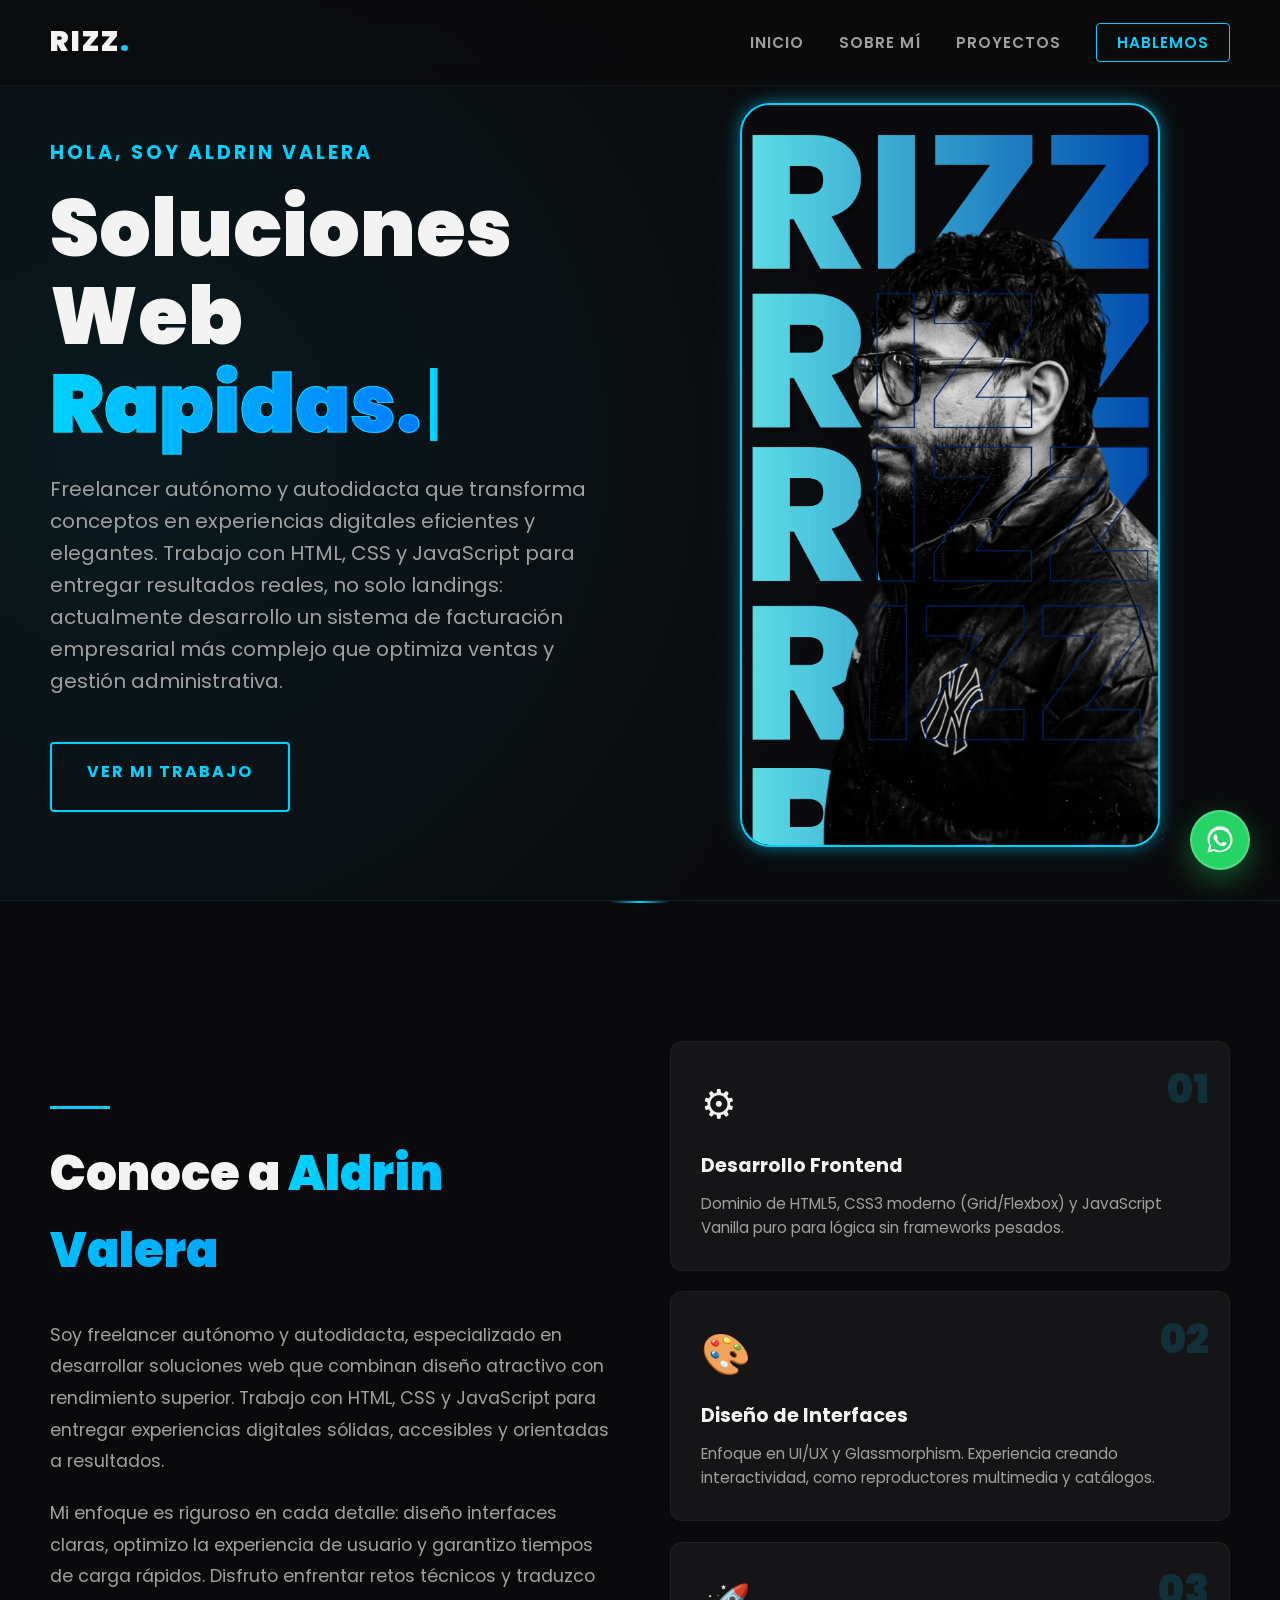
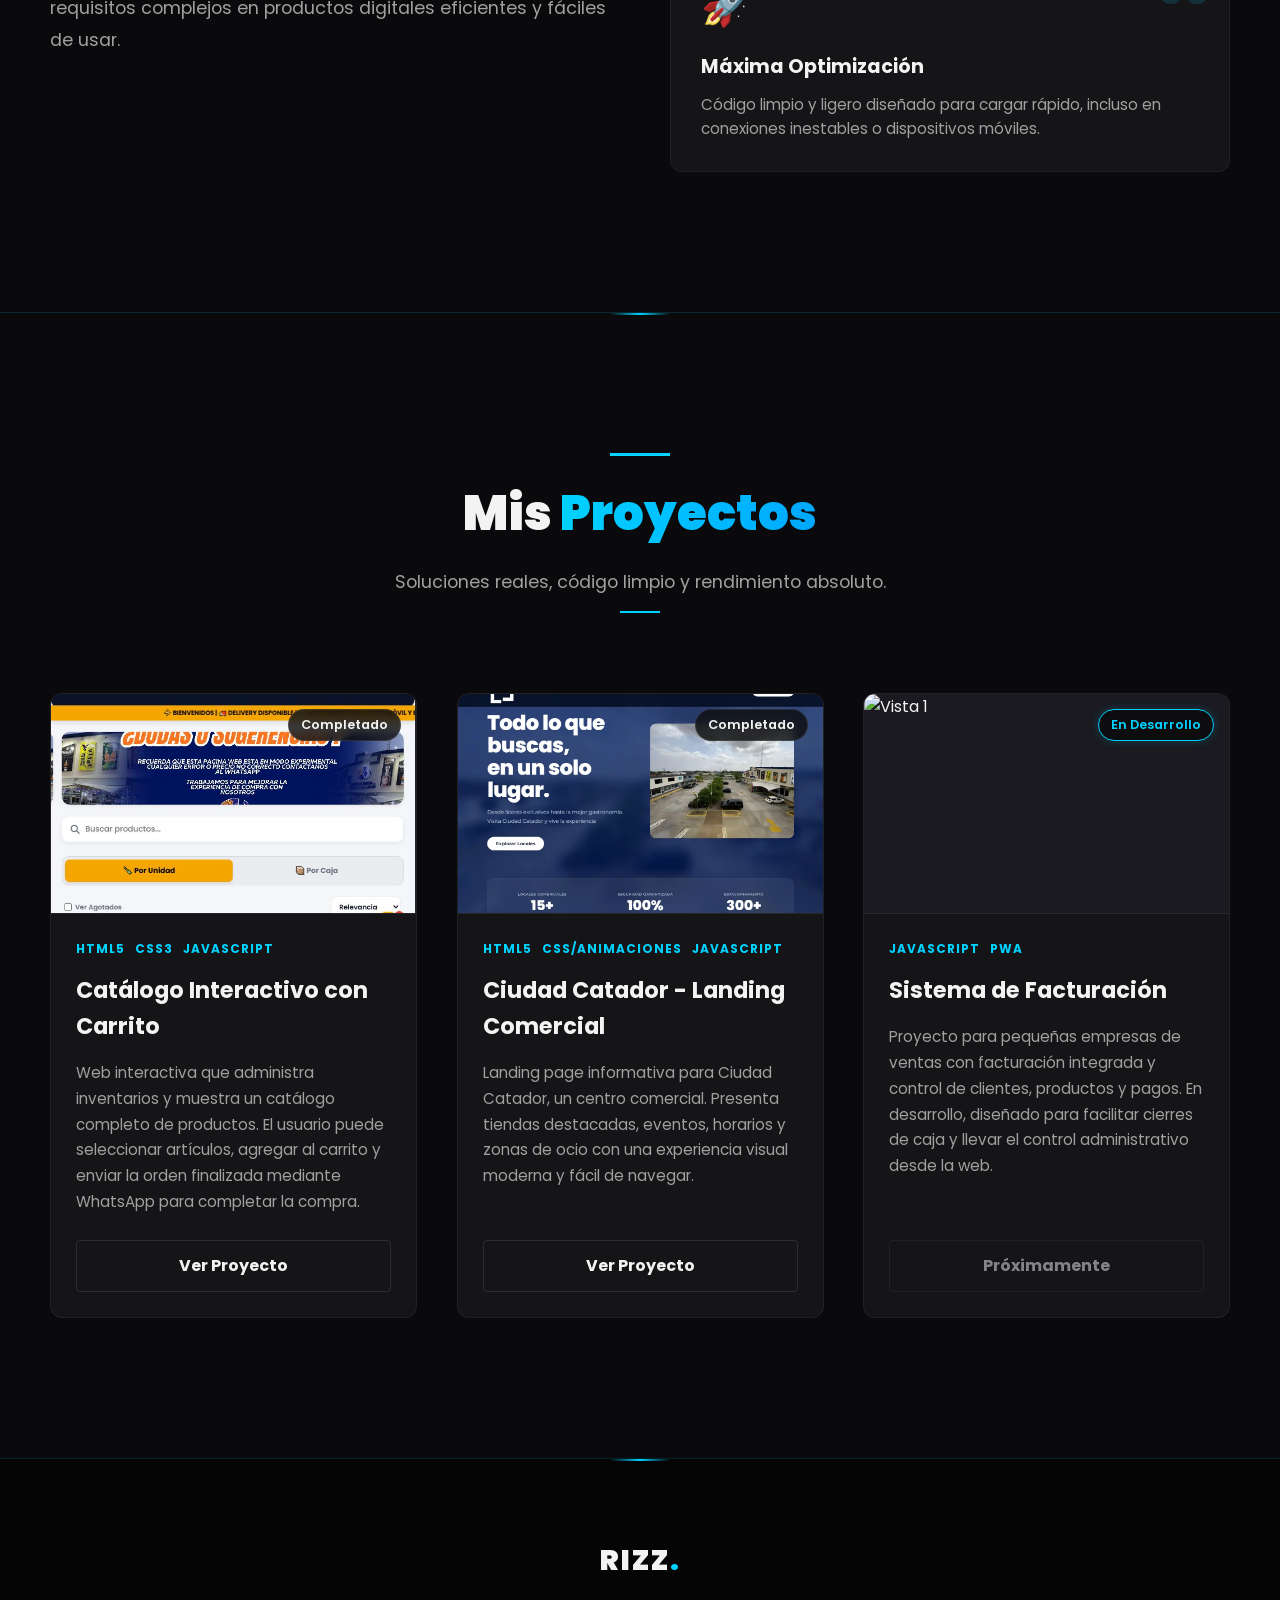
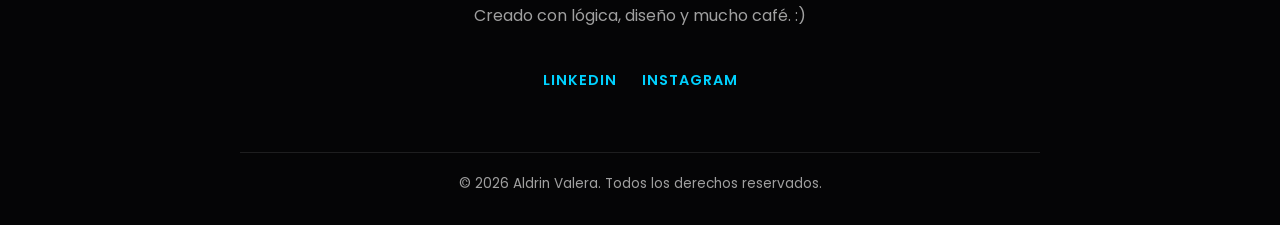
==== commit d186d74a: "yo" ====
--- a/index.html
+++ b/index.html
@@ -15,6 +15,7 @@
     <link rel="stylesheet" href="css/sobre-mi.css">
     <link rel="stylesheet" href="css/proyectos.css">
     <link rel="stylesheet" href="css/footer.css">
+    <link rel="stylesheet" href="css/animations.css">
     <link rel="stylesheet" href="css/responsive.css">
 </head>
 <body>
@@ -54,7 +55,7 @@
     <main>
     <section class="sobre-mi" id="sobre-mi">
         <div class="contenedor-sobre-mi">
-            <div class="texto-sobre-mi">
+            <div class="texto-sobre-mi animate-on-scroll">
                 <h2 class="titulo-seccion">Conoce a <span class="resaltado-azul">Aldrin Valera</span></h2>
                 <p>
                     Soy freelancer autónomo y autodidacta, especializado en desarrollar soluciones web que combinan diseño atractivo con rendimiento superior. Trabajo con HTML, CSS y JavaScript para entregar experiencias digitales sólidas, accesibles y orientadas a resultados.
@@ -64,19 +65,19 @@
                 </p>
             </div>
             <div class="skills-grid">
-                <div class="skill-card">
+                <div class="skill-card animate-on-scroll">
                     <span class="skill-number">01</span>
                     <div class="skill-icono">⚙️</div>
                     <h3>Desarrollo Frontend</h3>
                     <p>Dominio de HTML5, CSS3 moderno (Grid/Flexbox) y JavaScript Vanilla puro para lógica sin frameworks pesados.</p>
                 </div>
-                <div class="skill-card">
+                <div class="skill-card animate-on-scroll">
                     <span class="skill-number">02</span>
                     <div class="skill-icono">🎨</div>
                     <h3>Diseño de Interfaces</h3>
                     <p>Enfoque en UI/UX y Glassmorphism. Experiencia creando interactividad, como reproductores multimedia y catálogos.</p>
                 </div>
-                <div class="skill-card">
+                <div class="skill-card animate-on-scroll">
                     <span class="skill-number">03</span>
                     <div class="skill-icono">🚀</div>
                     <h3>Máxima Optimización</h3>
@@ -88,12 +89,12 @@
 
     <section class="proyectos" id="proyectos">
         <div class="contenedor-proyectos">
-            <h2 class="titulo-centrado">Mis <span class="resaltado-azul">Proyectos</span></h2>
-            <p class="subtitulo-centrado">Soluciones reales, código limpio y rendimiento absoluto.</p>
+            <h2 class="titulo-centrado animate-on-scroll">Mis <span class="resaltado-azul">Proyectos</span></h2>
+            <p class="subtitulo-centrado animate-on-scroll">Soluciones reales, código limpio y rendimiento absoluto.</p>
 
             <div class="grid-proyectos">
                 
-                <article class="tarjeta-proyecto">
+                <article class="tarjeta-proyecto animate-on-scroll">
                     <div class="imagen-proyecto">
                         <span class="etiqueta-estado">Completado</span>
                         <img src="img/catador-1.JPG" alt="Vista 1" class="img-portada">
@@ -112,7 +113,7 @@
                     </div>
                 </article>
 
-                <article class="tarjeta-proyecto">
+                <article class="tarjeta-proyecto animate-on-scroll">
                     <div class="imagen-proyecto">
                         <span class="etiqueta-estado">Completado</span>
                         <img src="img/ciudadcatador.webp" alt="Vista 1" class="img-portada">
@@ -131,7 +132,7 @@
                     </div>
                 </article>
 
-                <article class="tarjeta-proyecto">
+                <article class="tarjeta-proyecto animate-on-scroll">
                     <div class="imagen-proyecto">
                         <span class="etiqueta-estado pulse">En Desarrollo</span>
                         <img src="img/ciudadcatad.webp" alt="Vista 1" class="img-portada">
--- a/css/hero.css
+++ b/css/hero.css
@@ -65,6 +65,21 @@
     background-clip: text;
 }
 
+.cursor {
+    font-weight: 400;
+    color: var(--neon-blue);
+    display: inline-block;
+}
+
+.cursor.blink {
+    animation: blink-cursor 0.8s infinite step-end;
+}
+
+@keyframes blink-cursor {
+    0%, 100% { opacity: 1; }
+    50% { opacity: 0; }
+}
+
 .descripcion {
     font-size: 1.25rem;
     color: var(--text-muted);
@@ -123,4 +138,27 @@
 
 .btn-secundario:hover {
     color: var(--neon-blue);
+}
+
+/* Efecto Neón para la imagen (Solo PC) */
+@media screen and (min-width: 769px) {
+    .hero-image img {
+        border: 2px solid var(--neon-blue);
+        box-shadow: 0 0 15px rgba(0, 210, 255, 0.4), 
+                    0 0 30px rgba(0, 210, 255, 0.2);
+        transition: all var(--transition-medium);
+        animation: resplandor-neon 3s ease-in-out infinite alternate;
+    }
+
+    .hero-image img:hover {
+        transform: translateY(-10px) scale(1.02);
+        box-shadow: 0 0 25px rgba(0, 210, 255, 0.6), 
+                    0 0 50px rgba(0, 210, 255, 0.4),
+                    0 0 80px rgba(0, 210, 255, 0.2);
+    }
+
+    @keyframes resplandor-neon {
+        from { box-shadow: 0 0 15px rgba(0, 210, 255, 0.4), 0 0 30px rgba(0, 210, 255, 0.2); }
+        to { box-shadow: 0 0 25px rgba(0, 210, 255, 0.6), 0 0 50px rgba(0, 210, 255, 0.3); }
+    }
 }
--- a/css/proyectos.css
+++ b/css/proyectos.css
@@ -78,8 +78,10 @@
 
 .tarjeta-proyecto:hover {
     transform: translateY(-12px);
-    border-color: rgba(0, 210, 255, 0.4);
-    box-shadow: 0 20px 50px rgba(0, 0, 0, 0.7), 0 0 25px rgba(0, 210, 255, 0.2);
+    border-color: var(--neon-blue);
+    box-shadow: 0 20px 50px rgba(0, 0, 0, 0.7), 
+                0 0 15px rgba(0, 210, 255, 0.4), 
+                0 0 30px rgba(0, 210, 255, 0.2);
 }
 
 /* Carrusel de Imágenes (Scroll Snap) */
--- a/css/animations.css
+++ b/css/animations.css
@@ -0,0 +1,38 @@
+/* =========================================
+   ANIMACIONES DE SCROLL Y PARALLAX
+   ========================================= */
+
+/* Estado inicial para elementos a animar (Comportamiento en PC) */
+.animate-on-scroll {
+    opacity: 0;
+    transform: translateY(40px);
+    transition: opacity 0.8s cubic-bezier(0.25, 0.46, 0.45, 0.94), transform 0.8s cubic-bezier(0.25, 0.46, 0.45, 0.94);
+    will-change: opacity, transform;
+}
+
+/* Estado visible (se agrega con JavaScript) */
+.animate-on-scroll.is-visible {
+    opacity: 1;
+    transform: translateY(0);
+}
+
+/* Retrasos escalonados para que las tarjetas no aparezcan de golpe al mismo tiempo */
+.skills-grid .skill-card:nth-child(1), .grid-proyectos .tarjeta-proyecto:nth-child(1) { transition-delay: 0.1s; }
+.skills-grid .skill-card:nth-child(2), .grid-proyectos .tarjeta-proyecto:nth-child(2) { transition-delay: 0.25s; }
+.skills-grid .skill-card:nth-child(3), .grid-proyectos .tarjeta-proyecto:nth-child(3) { transition-delay: 0.4s; }
+
+/* --- COMPORTAMIENTO DIFERENTE EN MÓVIL --- */
+@media screen and (max-width: 768px) {
+    .animate-on-scroll {
+        /* En móvil usamos un ligero slide lateral con scale, en lugar de subir */
+        transform: translateX(-20px) scale(0.98);
+        transition: opacity 0.6s ease-out, transform 0.6s ease-out;
+    }
+    
+    .animate-on-scroll.is-visible {
+        transform: translateX(0) scale(1);
+    }
+    
+    /* Quitamos el delay en móvil para que el usuario no espere al hacer scroll rápido */
+    .animate-on-scroll { transition-delay: 0s !important; }
+}
--- a/css/responsive.css
+++ b/css/responsive.css
@@ -332,6 +332,11 @@
 /* =========================================
    DISEÑO RESPONSIVE (MÓVILES PEQUEÑOS 480px)
    ========================================= */
+@keyframes textReveal {
+    0% { opacity: 0; transform: translateY(40px); }
+    100% { opacity: 1; transform: translateY(0); }
+}
+
 @media screen and (max-width: 480px) {
     .navbar {
         padding: 12px 15px;
@@ -387,6 +392,16 @@
         align-items: center;
     }
 
+    /* Los elementos dentro del hero inician ocultos y aparecen en cascada */
+    .hero-content > * {
+        opacity: 0;
+        animation: textReveal 0.8s cubic-bezier(0.25, 0.46, 0.45, 0.94) forwards;
+    }
+    .hero-content .saludo { animation-delay: 0.4s; }
+    .hero-content .titulo-principal { animation-delay: 0.6s; }
+    .hero-content .descripcion { animation-delay: 0.8s; }
+    .hero-content .botones { animation-delay: 1s; }
+
     .saludo {
         font-size: 0.9rem;
         letter-spacing: 2px;
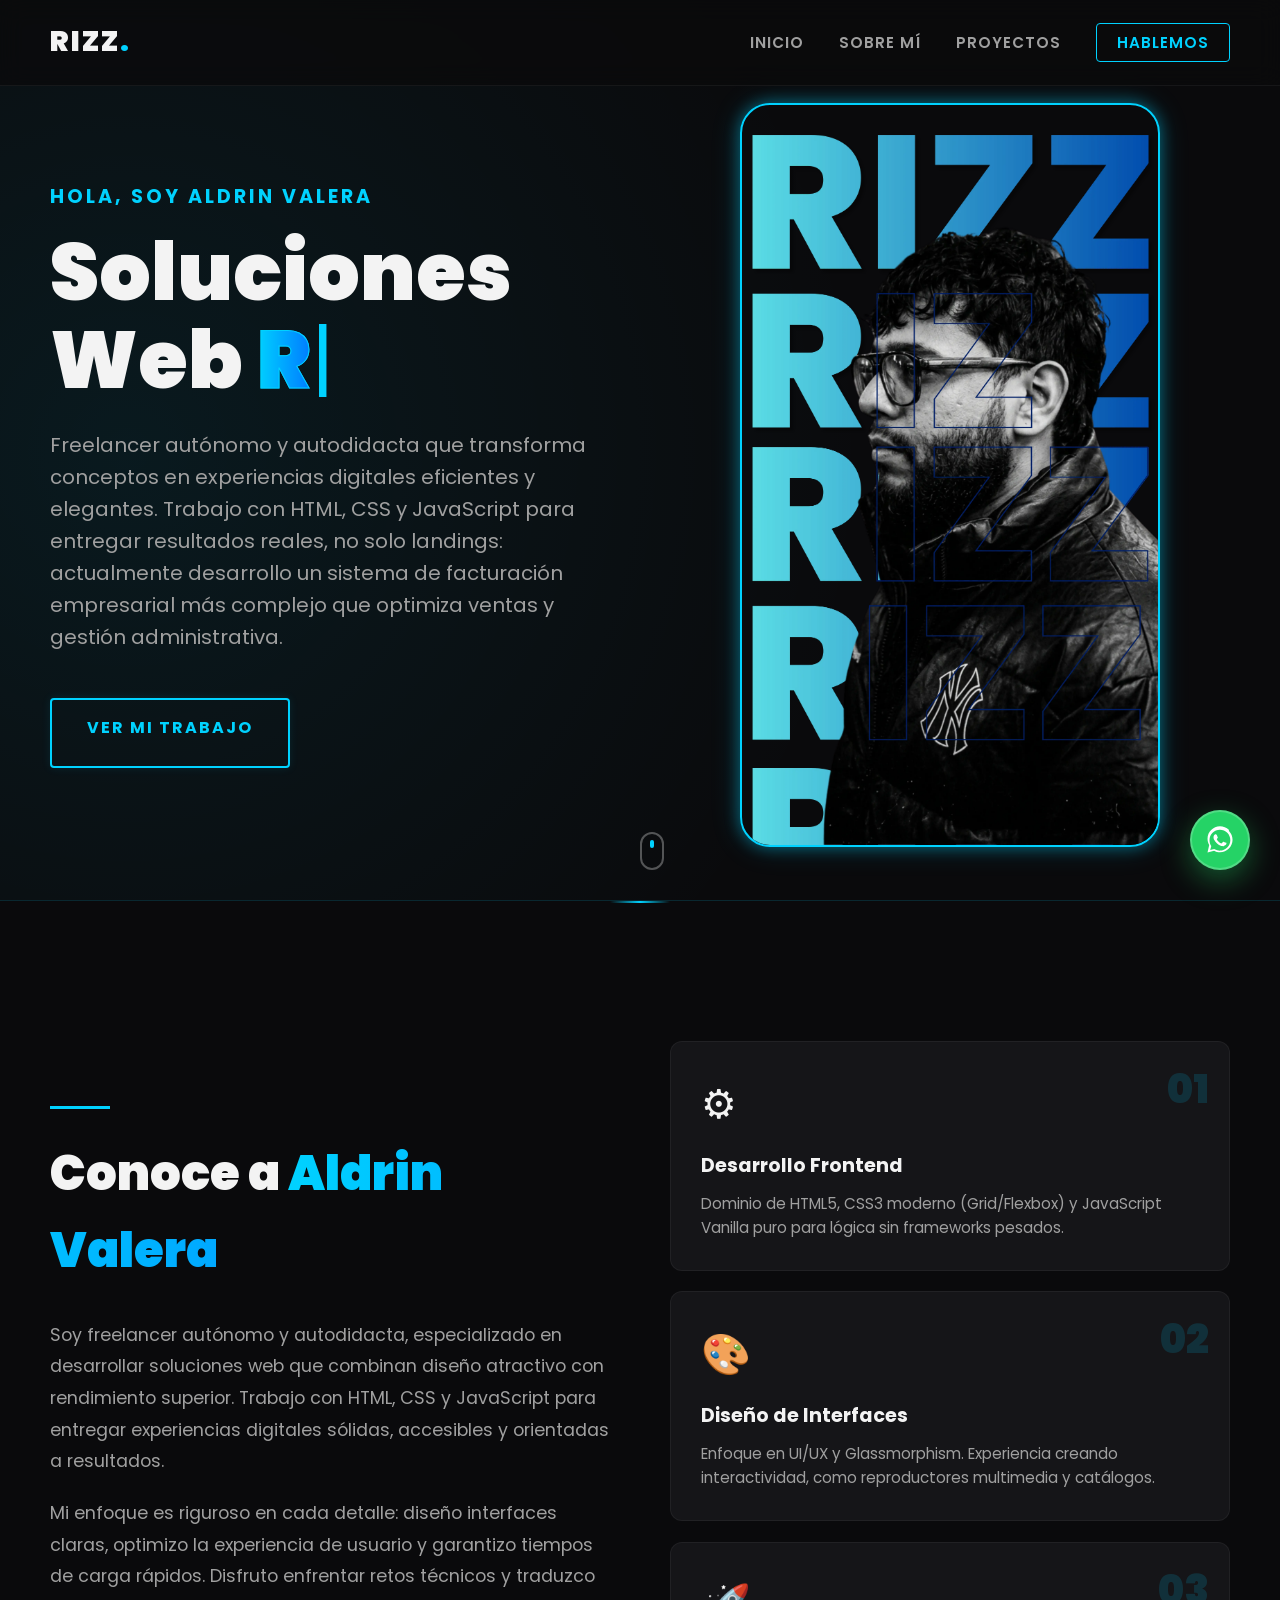
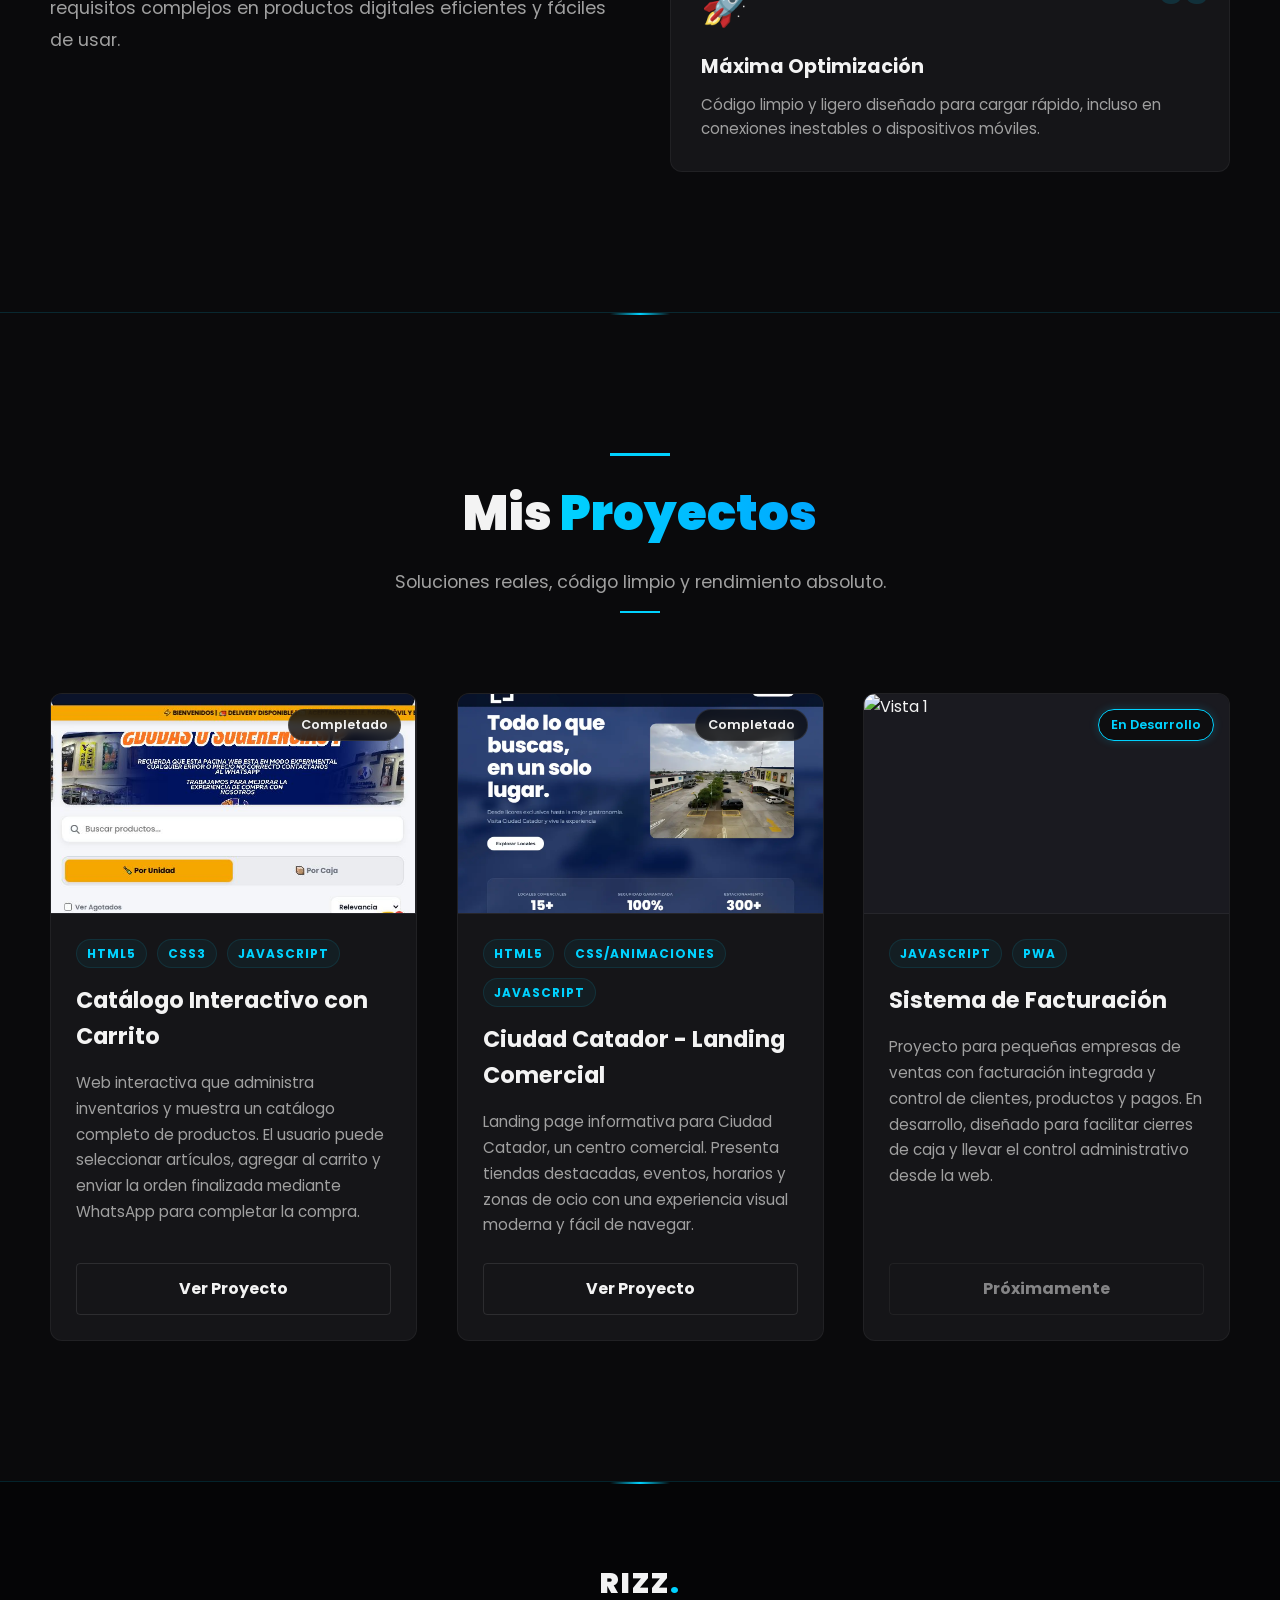
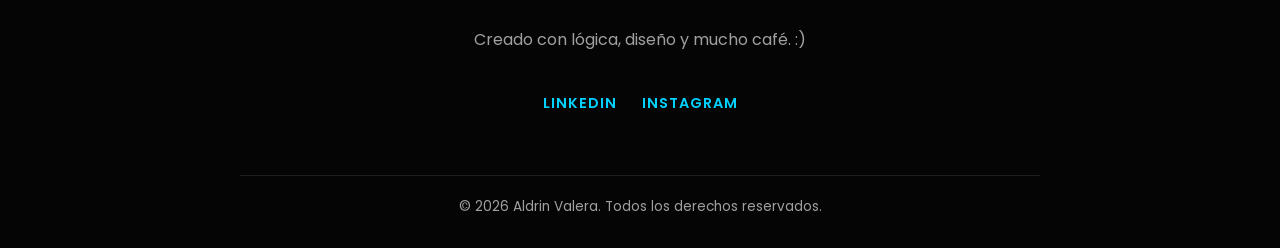
==== commit b176ca1e: "aldrin" ====
--- a/index.html
+++ b/index.html
@@ -50,6 +50,9 @@
             <div class="hero-image">
                 <img src="img/rizzphoto.webp" alt="Foto A" />
             </div>
+        </div>
+        <div class="scroll-indicator animate-on-scroll">
+            <div class="mouse"></div>
         </div>
     </header>
     <main>
@@ -109,7 +112,7 @@
                         </div>
                         <h3>Catálogo Interactivo con Carrito</h3>
                         <p>Web interactiva que administra inventarios y muestra un catálogo completo de productos. El usuario puede seleccionar artículos, agregar al carrito y enviar la orden finalizada mediante WhatsApp para completar la compra.</p>
-                        <a href="https://grancatador.netlify.app" target="_blank" rel="noopener noreferrer" class="btn-proyecto">Ver Proyecto</a>
+                        <a href="https://grancatador.virtualshein123.workers.dev/" target="_blank" rel="noopener noreferrer" class="btn-proyecto">Ver Proyecto</a>
                     </div>
                 </article>
 
@@ -128,7 +131,7 @@
                         </div>
                         <h3>Ciudad Catador - Landing Comercial</h3>
                         <p>Landing page informativa para Ciudad Catador, un centro comercial. Presenta tiendas destacadas, eventos, horarios y zonas de ocio con una experiencia visual moderna y fácil de navegar.</p>
-                        <a href="https://ciudadcatador.netlify.app" target="_blank" rel="noopener noreferrer" class="btn-proyecto">Ver Proyecto</a>
+                        <a href="https://ciudadcatador.virtualshein123.workers.dev/" target="_blank" rel="noopener noreferrer" class="btn-proyecto">Ver Proyecto</a>
                     </div>
                 </article>
 
@@ -180,6 +183,13 @@
         </svg>
     </a>
 
+    <!-- Botón Volver Arriba -->
+    <button id="btn-back-to-top" class="btn-back-to-top" aria-label="Volver arriba">
+        <svg xmlns="http://www.w3.org/2000/svg" viewBox="0 0 24 24" fill="none" stroke="currentColor" stroke-width="2.5" stroke-linecap="round" stroke-linejoin="round">
+            <path d="M12 19V5M5 12l7-7 7 7"/>
+        </svg>
+    </button>
+
     <script src="js/main.js"></script>
 </body>
 </html>
--- a/css/global.css
+++ b/css/global.css
@@ -34,4 +34,25 @@
 
 .text-muted {
     color: var(--text-muted);
+}
+
+/* =========================================
+   CUSTOM SCROLLBAR
+   ========================================= */
+::-webkit-scrollbar {
+    width: 10px;
+}
+
+::-webkit-scrollbar-track {
+    background: var(--bg-dark);
+}
+
+::-webkit-scrollbar-thumb {
+    background: #1a1a20;
+    border-radius: 5px;
+    border: 1px solid rgba(0, 210, 255, 0.2);
+}
+
+::-webkit-scrollbar-thumb:hover {
+    background: rgba(0, 210, 255, 0.4);
 }
--- a/css/hero.css
+++ b/css/hero.css
@@ -138,6 +138,42 @@
 
 .btn-secundario:hover {
     color: var(--neon-blue);
+}
+
+/* =========================================
+   SCROLL INDICATOR (MOUSE)
+   ========================================= */
+.scroll-indicator {
+    position: absolute;
+    bottom: 30px;
+    left: 50%;
+    transform: translateX(-50%);
+}
+
+.mouse {
+    width: 24px;
+    height: 38px;
+    border: 2px solid rgba(255, 255, 255, 0.3);
+    border-radius: 15px;
+    position: relative;
+}
+
+.mouse::before {
+    content: '';
+    position: absolute;
+    top: 6px;
+    left: 50%;
+    width: 4px;
+    height: 8px;
+    margin-left: -2px; /* Centrado preciso */
+    background-color: var(--neon-blue);
+    border-radius: 2px;
+    animation: scroll-wheel 1.5s infinite;
+}
+
+@keyframes scroll-wheel {
+    0% { transform: translateY(0); opacity: 1; }
+    100% { transform: translateY(12px); opacity: 0; }
 }
 
 /* Efecto Neón para la imagen (Solo PC) */
--- a/css/proyectos.css
+++ b/css/proyectos.css
@@ -162,6 +162,18 @@
     font-weight: bold;
     text-transform: uppercase;
     letter-spacing: 1px;
+    padding: 4px 10px;
+    border-radius: 20px;
+    background: rgba(0, 210, 255, 0.05);
+    border: 1px solid rgba(0, 210, 255, 0.1);
+    transition: var(--transition-fast);
+    cursor: default;
+}
+
+.tags-tech span:hover {
+    background: rgba(0, 210, 255, 0.2);
+    box-shadow: 0 0 10px rgba(0, 210, 255, 0.3);
+    transform: translateY(-2px);
 }
 
 .contenido-proyecto h3 {
--- a/css/footer.css
+++ b/css/footer.css
@@ -93,6 +93,46 @@
     height: 30px;
 }
 
+/* Botón Volver Arriba */
+.btn-back-to-top {
+    position: fixed;
+    bottom: 105px; /* Justo encima del de WhatsApp */
+    right: 30px;
+    width: 50px;
+    height: 50px;
+    background-color: #1a1a20;
+    border: 2px solid var(--neon-blue);
+    border-radius: 50%;
+    display: flex;
+    align-items: center;
+    justify-content: center;
+    color: var(--neon-blue);
+    cursor: pointer;
+    box-shadow: 0 0 15px rgba(0, 210, 255, 0.2);
+    transition: all 0.3s ease;
+    z-index: 998;
+    opacity: 0;
+    visibility: hidden;
+    transform: translateY(20px);
+}
+
+.btn-back-to-top.show {
+    opacity: 1;
+    visibility: visible;
+    transform: translateY(0);
+}
+
+.btn-back-to-top:hover {
+    background-color: var(--neon-blue);
+    color: #050506;
+    box-shadow: 0 0 25px rgba(0, 210, 255, 0.5);
+}
+
+.btn-back-to-top svg {
+    width: 24px;
+    height: 24px;
+}
+
 @media screen and (max-width: 768px) {
     .whatsapp-float {
         bottom: 20px;
@@ -101,9 +141,21 @@
         height: 55px;
     }
 
+    .btn-back-to-top {
+        bottom: 90px;
+        right: 20px;
+        width: 45px;
+        height: 45px;
+    }
+
     .whatsapp-float svg {
         width: 28px;
         height: 28px;
+    }
+
+    .btn-back-to-top svg {
+        width: 22px;
+        height: 22px;
     }
 }
 
@@ -115,8 +167,20 @@
         height: 50px;
     }
 
+    .btn-back-to-top {
+        bottom: 80px;
+        right: 15px;
+        width: 40px;
+        height: 40px;
+    }
+
     .whatsapp-float svg {
         width: 25px;
         height: 25px;
     }
+
+    .btn-back-to-top svg {
+        width: 20px;
+        height: 20px;
+    }
 }
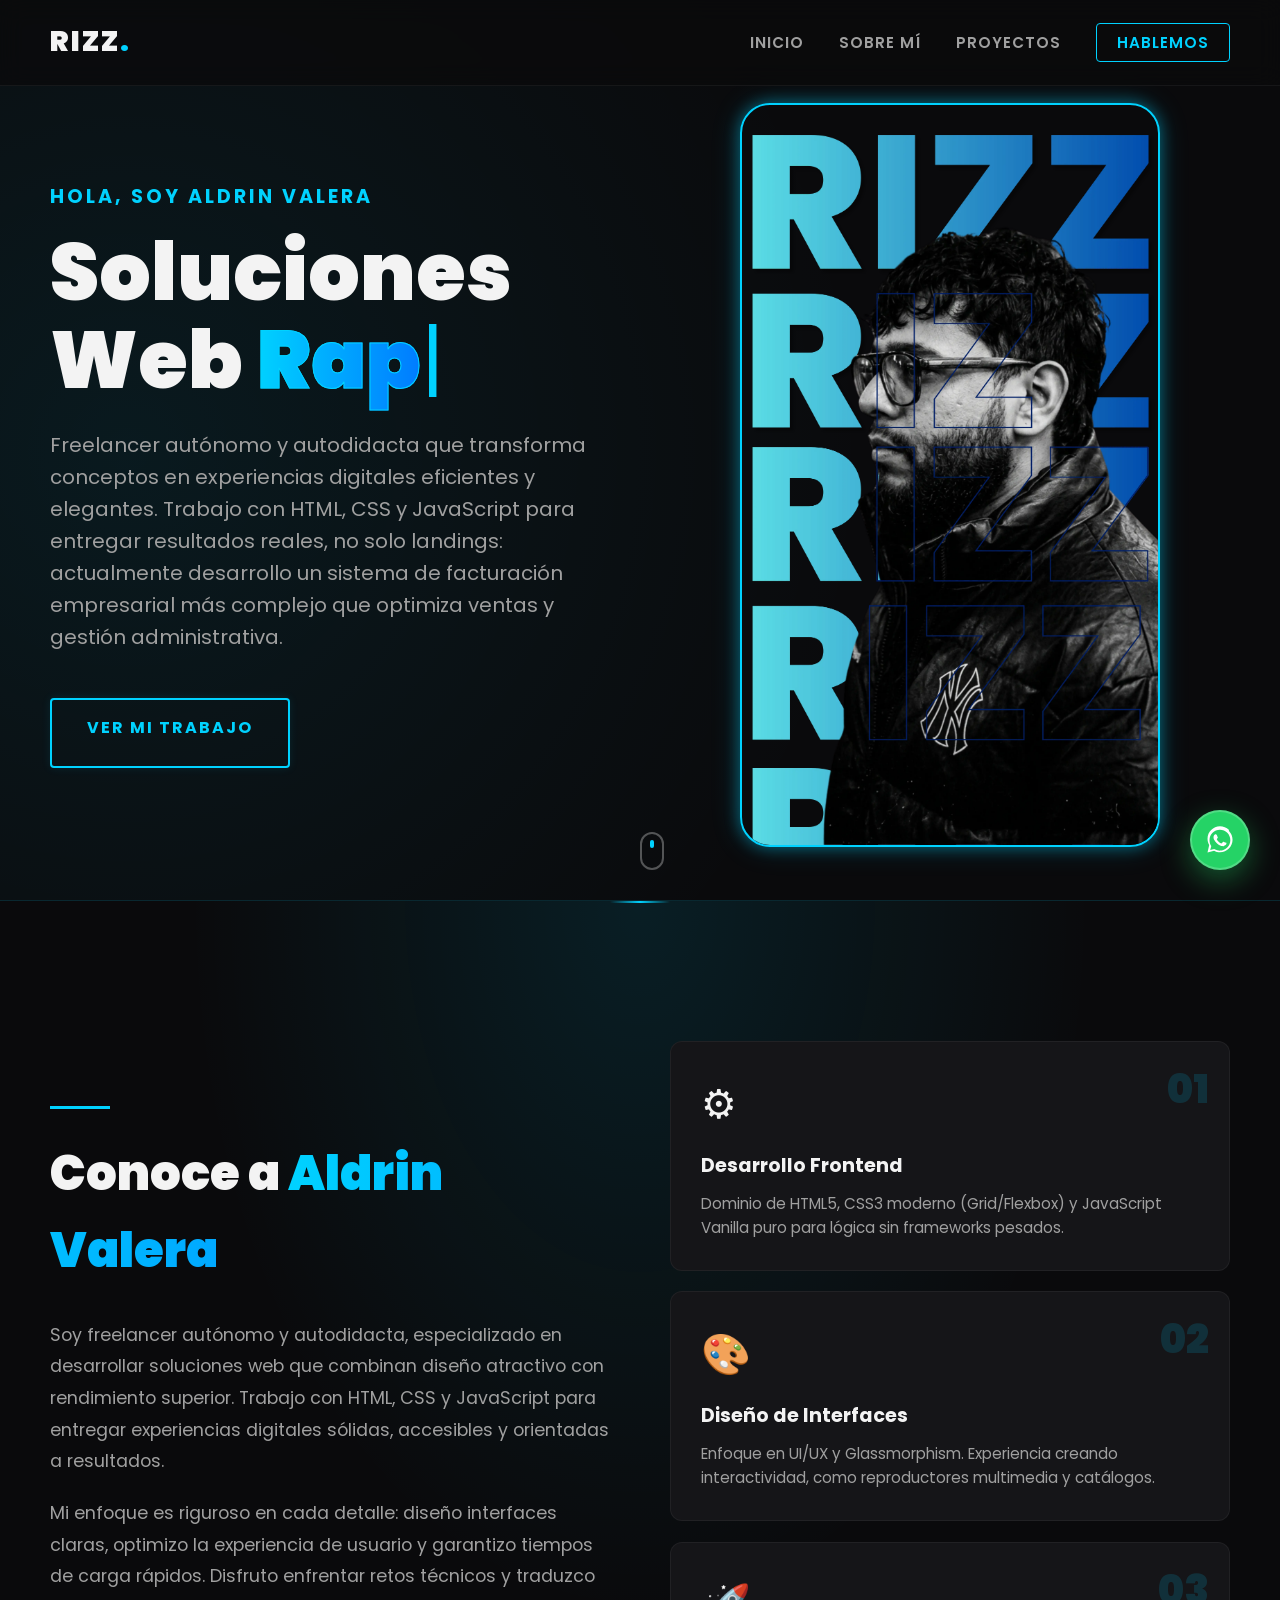
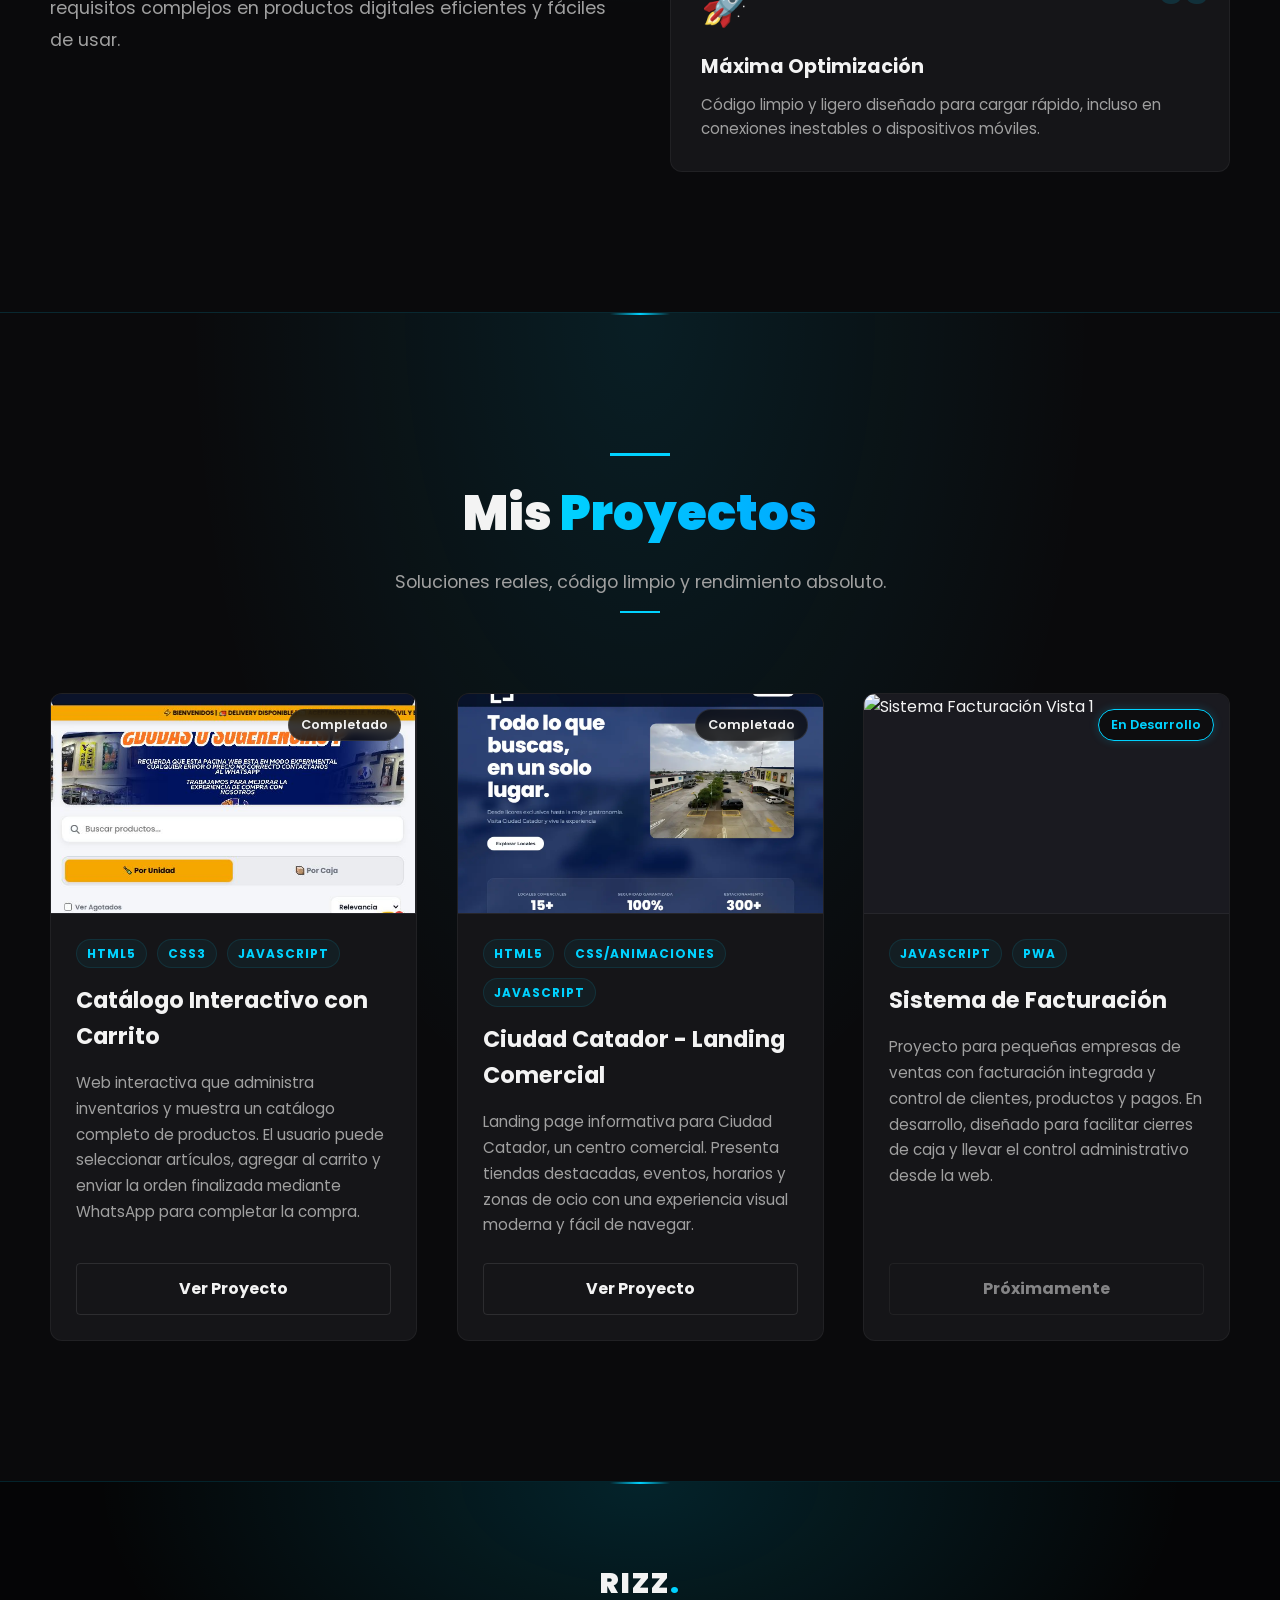
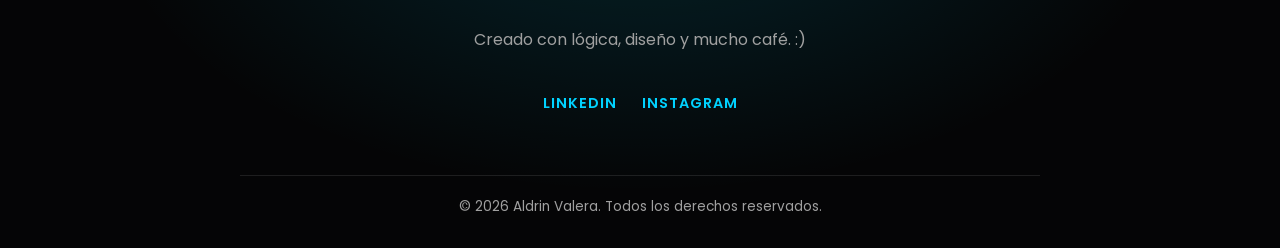
==== commit 6ae722b4: "hola" ====
--- a/index.html
+++ b/index.html
@@ -5,6 +5,14 @@
     <meta name="viewport" content="width=device-width, initial-scale=1.0">
     <title>Aldrin V | Rizz</title>
     <meta name="description" content="Portafolio de Aldrin Valera, desarrollador web con HTML, CSS y JavaScript. Web oscura, optimizada y con proyectos reales.">
+    
+    <!-- Open Graph / Redes Sociales -->
+    <meta property="og:type" content="website">
+    <meta property="og:title" content="Aldrin Valera | Desarrollador Web Frontend">
+    <meta property="og:description" content="Especializado en HTML, CSS y JS. Creando soluciones web rápidas, modernas y orientadas a resultados.">
+    <!-- Cambia esta URL cuando subas tu web a producción -->
+    <meta property="og:image" content="img/rizzphoto.webp">
+    
     <link rel="preconnect" href="https://fonts.googleapis.com">
     <link rel="preconnect" href="https://fonts.gstatic.com" crossorigin>
     <link href="https://fonts.googleapis.com/css2?family=Poppins:wght@400;600;700;900&display=swap" rel="stylesheet">
@@ -100,9 +108,9 @@
                 <article class="tarjeta-proyecto animate-on-scroll">
                     <div class="imagen-proyecto">
                         <span class="etiqueta-estado">Completado</span>
-                        <img src="img/catador-1.JPG" alt="Vista 1" class="img-portada">
-                        <img src="img/catador-2.JPG" alt="Vista 2" class="img-portada">
-                        <img src="img/catador-3.JPG" alt="Vista 3" class="img-portada">
+                        <img src="img/catador-1.JPG" alt="Catálogo Gran Catador Vista 1" class="img-portada" loading="lazy">
+                        <img src="img/catador-2.JPG" alt="Catálogo Gran Catador Vista 2" class="img-portada" loading="lazy">
+                        <img src="img/catador-3.JPG" alt="Catálogo Gran Catador Vista 3" class="img-portada" loading="lazy">
                     </div>
                     <div class="contenido-proyecto">
                         <div class="tags-tech">
@@ -119,9 +127,9 @@
                 <article class="tarjeta-proyecto animate-on-scroll">
                     <div class="imagen-proyecto">
                         <span class="etiqueta-estado">Completado</span>
-                        <img src="img/ciudadcatador.webp" alt="Vista 1" class="img-portada">
-                        <img src="img/ciudadcatador.webp" alt="Vista 2" class="img-portada">
-                        <img src="img/ciudadcatador.webp" alt="Vista 3" class="img-portada">
+                        <img src="img/ciudadcatador.webp" alt="Ciudad Catador Vista 1" class="img-portada" loading="lazy">
+                        <img src="img/ciudadcatador.webp" alt="Ciudad Catador Vista 2" class="img-portada" loading="lazy">
+                        <img src="img/ciudadcatador.webp" alt="Ciudad Catador Vista 3" class="img-portada" loading="lazy">
                     </div>
                     <div class="contenido-proyecto">
                         <div class="tags-tech">
@@ -138,9 +146,9 @@
                 <article class="tarjeta-proyecto animate-on-scroll">
                     <div class="imagen-proyecto">
                         <span class="etiqueta-estado pulse">En Desarrollo</span>
-                        <img src="img/ciudadcatad.webp" alt="Vista 1" class="img-portada">
-                        <img src="img/ciudadcatad.webp" alt="Vista 2" class="img-portada">
-                        <img src="img/ciudadcatad.webp" alt="Vista 3" class="img-portada">
+                        <img src="img/ciudadcatad.webp" alt="Sistema Facturación Vista 1" class="img-portada" loading="lazy">
+                        <img src="img/ciudadcatad.webp" alt="Sistema Facturación Vista 2" class="img-portada" loading="lazy">
+                        <img src="img/ciudadcatad.webp" alt="Sistema Facturación Vista 3" class="img-portada" loading="lazy">
                     </div>
                     <div class="contenido-proyecto">
                         <div class="tags-tech">
--- a/css/global.css
+++ b/css/global.css
@@ -55,4 +55,19 @@
 
 ::-webkit-scrollbar-thumb:hover {
     background: rgba(0, 210, 255, 0.4);
+}
+
+/* =========================================
+   ACCESIBILIDAD (NAVEGACIÓN POR TECLADO)
+   ========================================= */
+/* Contorno neón claro para quienes navegan con la tecla TAB */
+:focus-visible {
+    outline: 3px solid var(--neon-blue);
+    outline-offset: 4px;
+    border-radius: 4px;
+}
+
+/* Ocultar el outline estándar cuando se hace clic con el ratón/touch */
+:focus:not(:focus-visible) {
+    outline: none;
 }
--- a/css/navbar.css
+++ b/css/navbar.css
@@ -34,7 +34,7 @@
     cursor: pointer;
 }
 
-.menu-toggle:focus {
+.menu-toggle:focus-visible {
     outline: 2px solid var(--neon-blue);
     outline-offset: 4px;
 }
--- a/css/sobre-mi.css
+++ b/css/sobre-mi.css
@@ -3,7 +3,8 @@
    ========================================= */
 .sobre-mi {
     padding: 140px 50px;
-    background-color: var(--bg-dark);
+    /* Se añade un resplandor superior para unificar el estilo neón */
+    background: var(--bg-dark) radial-gradient(ellipse at 50% 0%, rgba(0, 210, 255, 0.1) 0%, transparent 50%);
     border-top: 1px solid rgba(0, 210, 255, 0.15);
     position: relative;
 }
@@ -95,9 +96,11 @@
 
 .skill-card:hover {
     transform: translateY(-8px);
-    border-color: rgba(0, 210, 255, 0.4);
-    background: linear-gradient(135deg, rgba(0, 210, 255, 0.08), rgba(10, 10, 12, 0.9));
-    box-shadow: 0 15px 40px rgba(0, 0, 0, 0.6), 0 0 20px rgba(0, 210, 255, 0.15);
+    border-color: var(--neon-blue);
+    /* Sombra neón más intensa para igualar las tarjetas de proyecto */
+    box-shadow: 0 15px 40px rgba(0, 0, 0, 0.7), 
+                0 0 15px rgba(0, 210, 255, 0.4), 
+                0 0 30px rgba(0, 210, 255, 0.2);
 }
 
 .skill-card:hover::before {
--- a/css/proyectos.css
+++ b/css/proyectos.css
@@ -3,7 +3,8 @@
    ========================================= */
 .proyectos {
     padding: 140px 50px;
-    background-color: var(--bg-dark);
+    /* Se añade un resplandor superior para unificar el estilo neón */
+    background: var(--bg-dark) radial-gradient(ellipse at 50% 0%, rgba(0, 210, 255, 0.1) 0%, transparent 50%);
     border-top: 1px solid rgba(0, 210, 255, 0.15);
     position: relative;
 }
--- a/css/footer.css
+++ b/css/footer.css
@@ -2,8 +2,9 @@
    FOOTER (PIE DE PÁGINA)
    ========================================= */
 .footer {
-    background-color: #050506;
     padding: 80px 50px 30px;
+    /* Se añade un resplandor superior para unificar el estilo neón */
+    background: #050506 radial-gradient(ellipse at 50% 0%, rgba(0, 210, 255, 0.15) 0%, transparent 60%);
     border-top: 1px solid rgba(0, 210, 255, 0.15);
     text-align: center;
     position: relative;
@@ -133,6 +134,11 @@
     height: 24px;
 }
 
+/* Accesibilidad: Outline redondo para botones circulares */
+.whatsapp-float:focus-visible, .btn-back-to-top:focus-visible {
+    border-radius: 50%;
+}
+
 @media screen and (max-width: 768px) {
     .whatsapp-float {
         bottom: 20px;
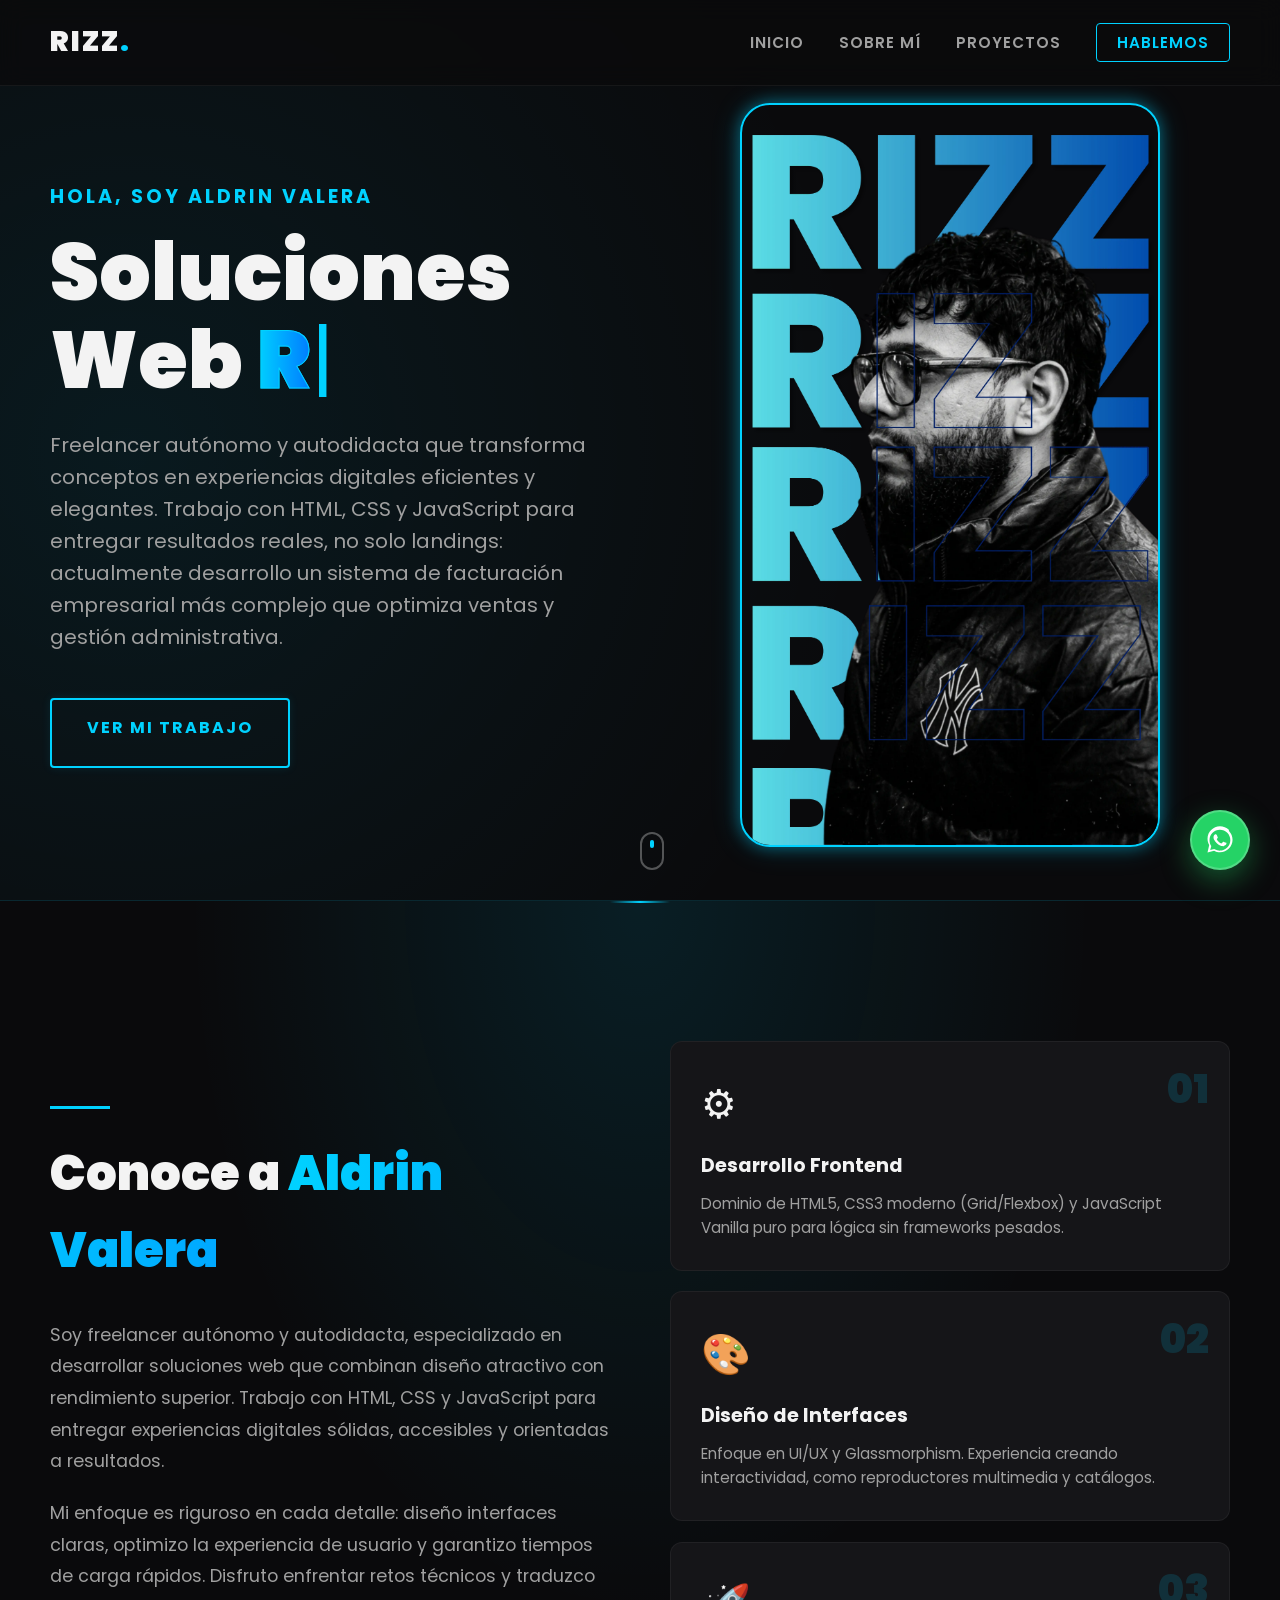
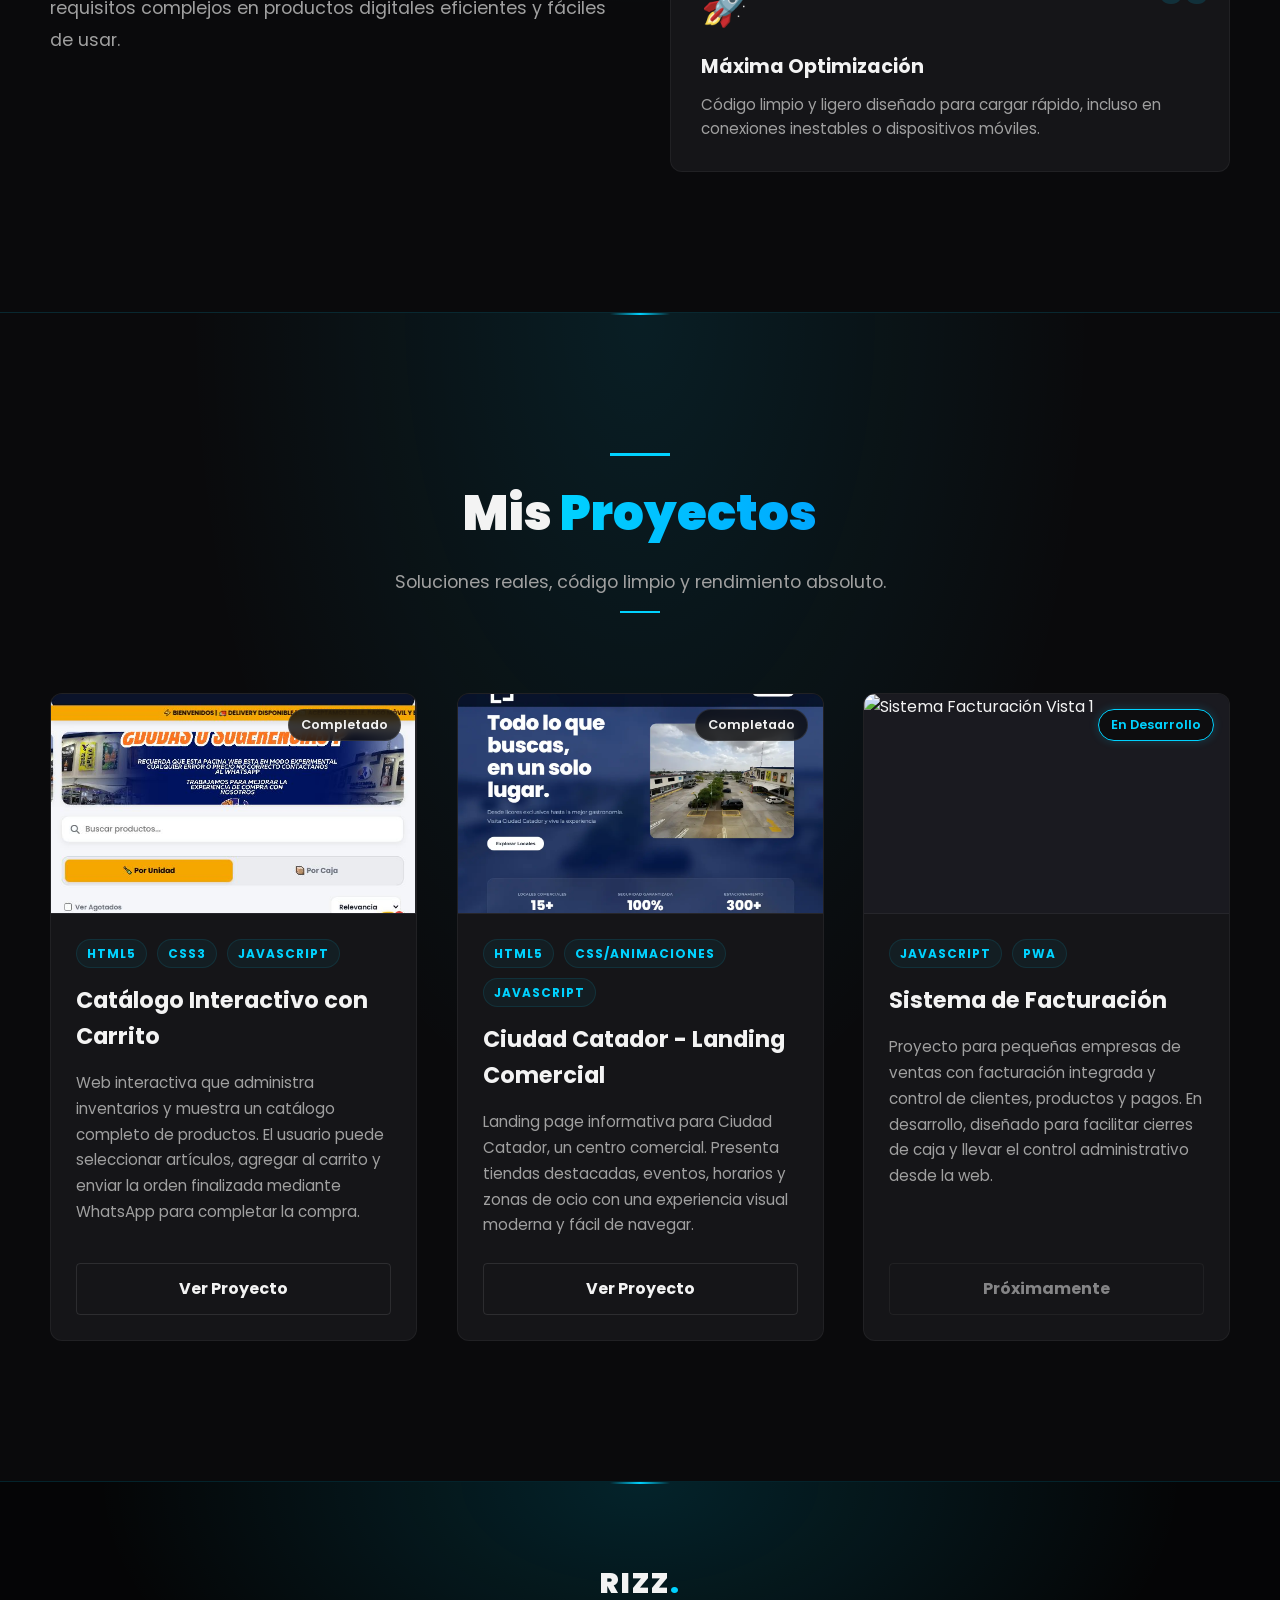
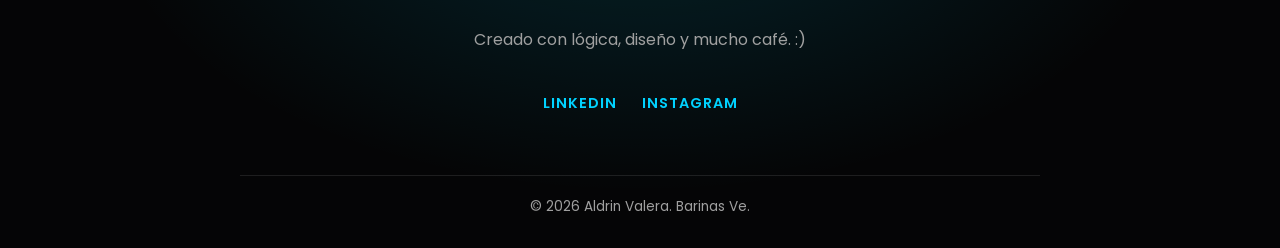
==== commit 7a970d85: "footer" ====
--- a/index.html
+++ b/index.html
@@ -175,7 +175,7 @@
                 <a href="https://www.instagram.com/i_am_rizz2001/" target="_blank" rel="noopener noreferrer">Instagram</a>
             </div>
             <div class="copyright">
-                &copy; 2026 Aldrin Valera. Todos los derechos reservados.
+                &copy; 2026 Aldrin Valera. Barinas Ve.
             </div>
         </div>
     </footer>
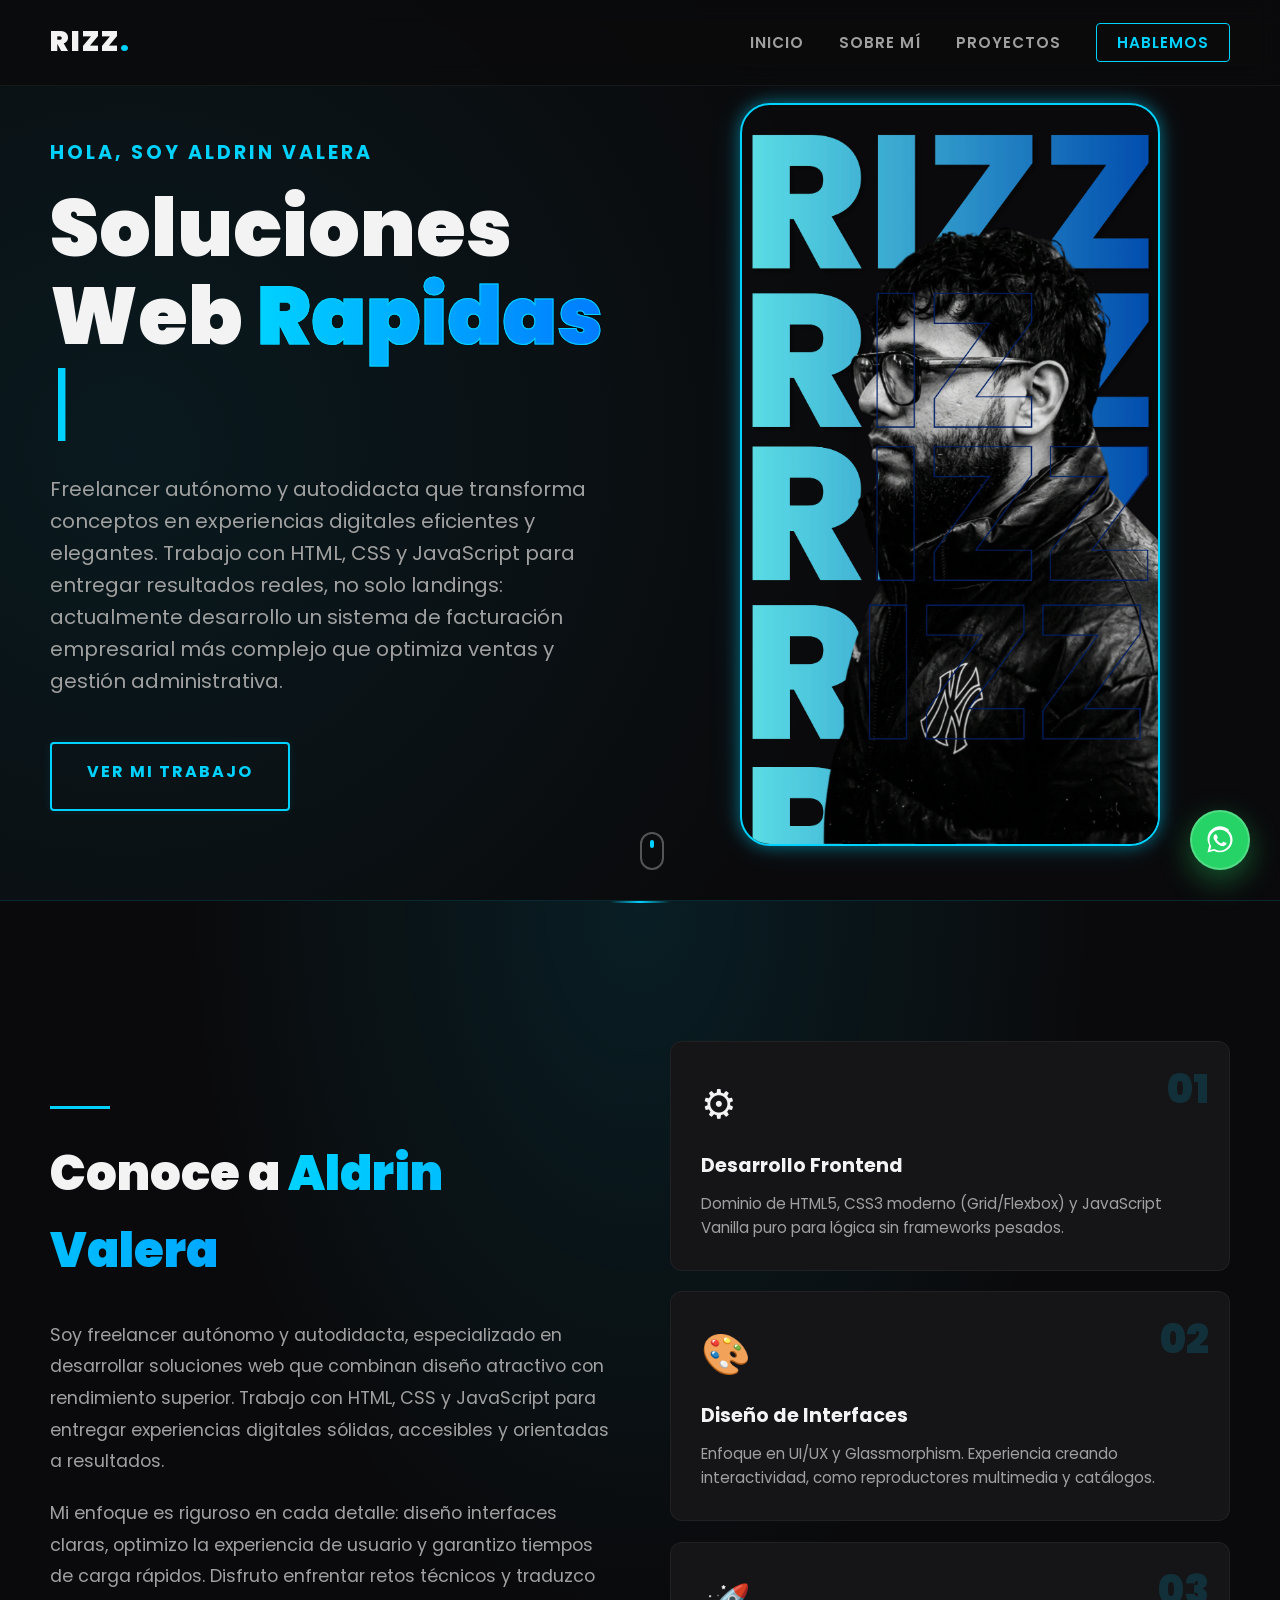
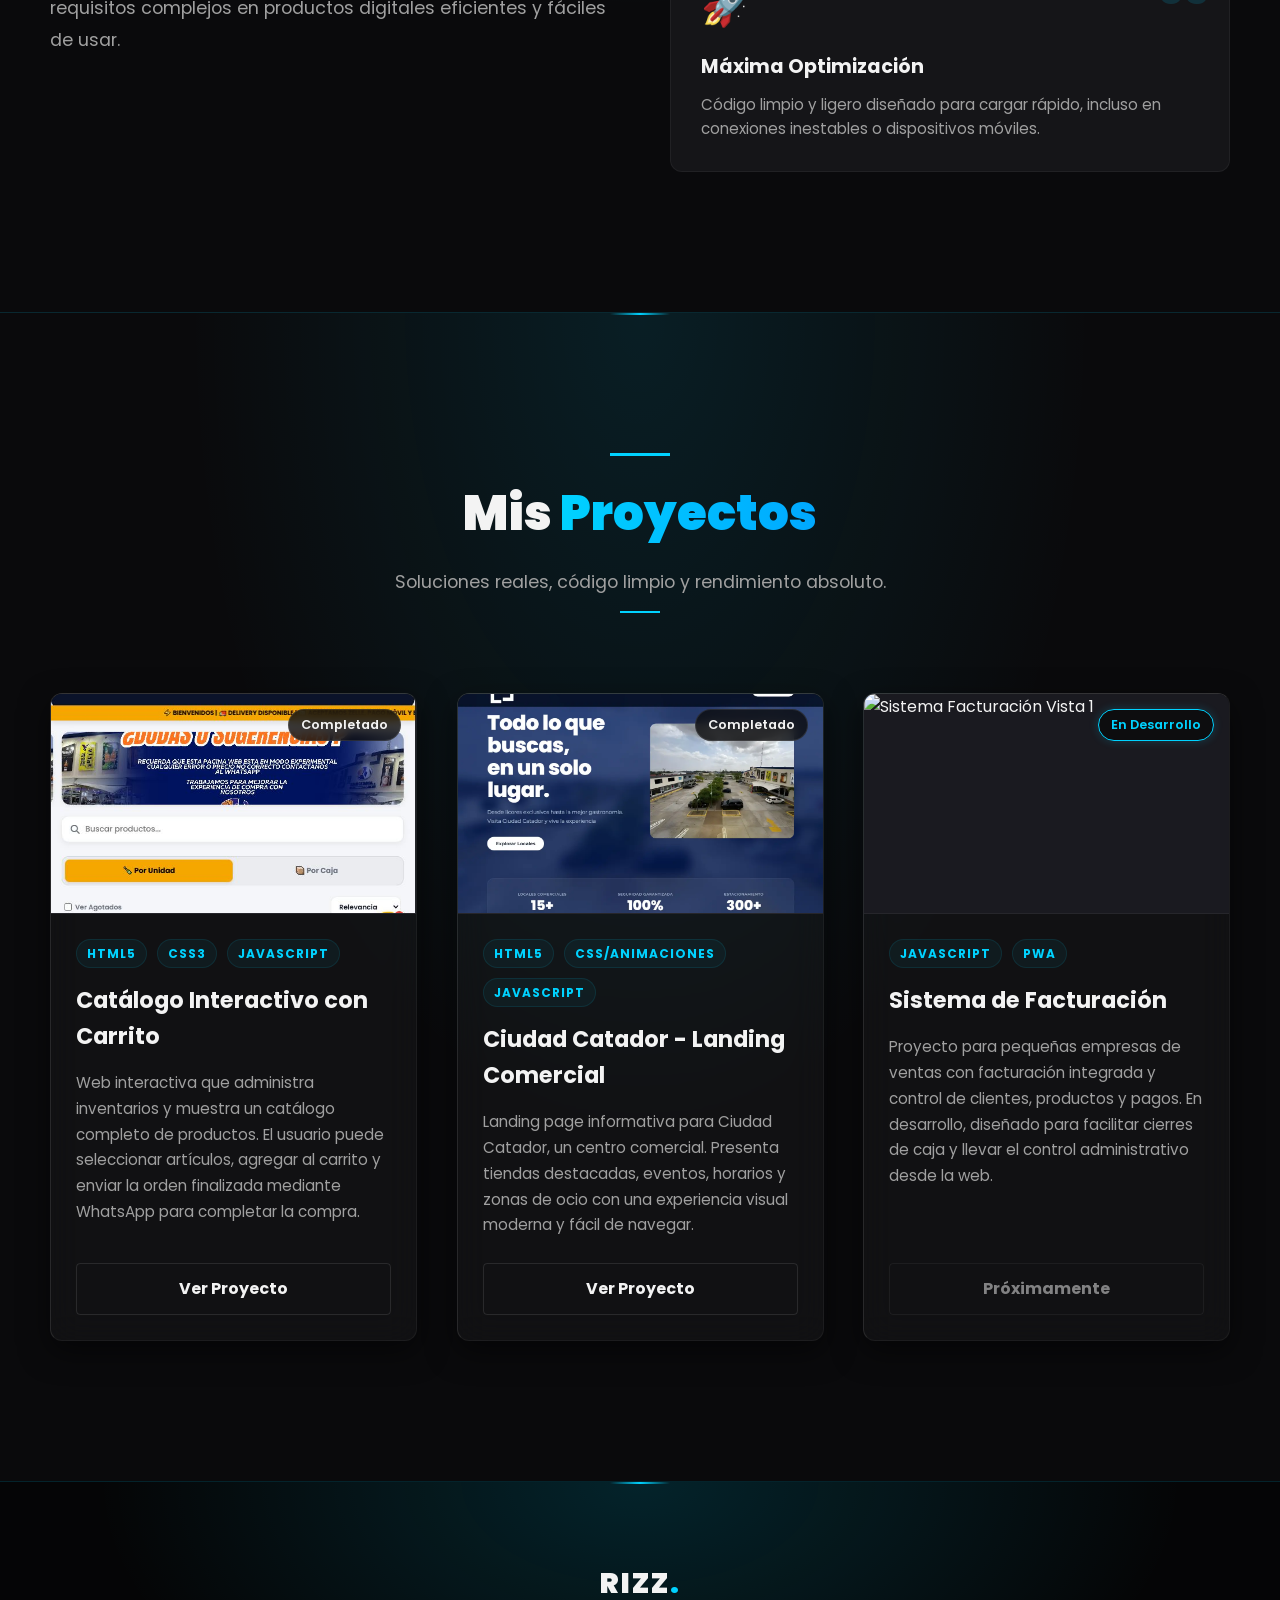
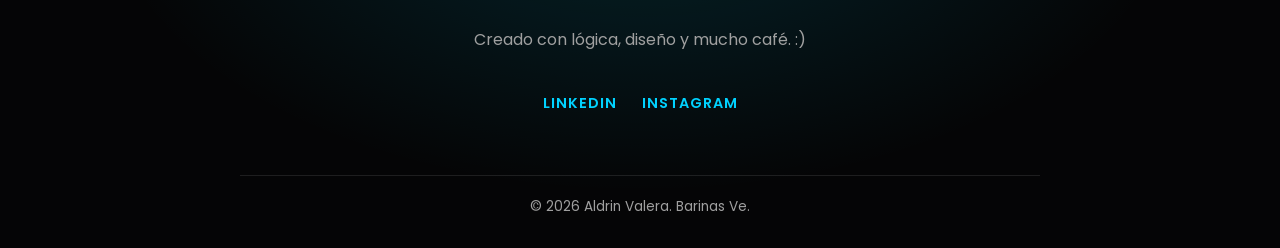
==== commit e850e7bc: "previiew url" ====
--- a/index.html
+++ b/index.html
@@ -10,8 +10,13 @@
     <meta property="og:type" content="website">
     <meta property="og:title" content="Aldrin Valera | Desarrollador Web Frontend">
     <meta property="og:description" content="Especializado en HTML, CSS y JS. Creando soluciones web rápidas, modernas y orientadas a resultados.">
-    <!-- Cambia esta URL cuando subas tu web a producción -->
-    <meta property="og:image" content="img/rizzphoto.webp">
+    
+    <!-- IMPORTANTE: Para que WhatsApp y redes lean la foto, la URL debe ser ABSOLUTA (https://...) -->
+    <meta property="og:image" content="https://rizzv.vsaldrin2.workers.dev/img/preview.jpg">
+    <meta property="og:url" content="https://rizzv.vsaldrin2.workers.dev/">
+    
+    <meta name="twitter:card" content="summary_large_image">
+    <meta name="twitter:image" content="https://rizzv.vsaldrin2.workers.dev/img/preview.jpg">
     
     <link rel="preconnect" href="https://fonts.googleapis.com">
     <link rel="preconnect" href="https://fonts.gstatic.com" crossorigin>
--- a/css/navbar.css
+++ b/css/navbar.css
@@ -20,10 +20,22 @@
     font-size: 28px;
     font-weight: 900;
     letter-spacing: 2px;
+    animation: resplandor-logo 3s ease-in-out infinite alternate;
+}
+
+@keyframes resplandor-logo {
+    0% { text-shadow: 0 0 2px rgba(255, 255, 255, 0.1); }
+    100% { text-shadow: 0 0 12px rgba(255, 255, 255, 0.3), 0 0 20px rgba(0, 210, 255, 0.2); }
 }
 
 .logo span {
     color: var(--neon-blue);
+    animation: resplandor-punto 2s ease-in-out infinite alternate;
+}
+
+@keyframes resplandor-punto {
+    0% { text-shadow: 0 0 5px rgba(0, 210, 255, 0.4); }
+    100% { text-shadow: 0 0 15px rgba(0, 210, 255, 0.8), 0 0 30px rgba(0, 210, 255, 0.5); }
 }
 
 .menu-toggle {
--- a/css/hero.css
+++ b/css/hero.css
@@ -22,12 +22,14 @@
 
 .hero-content {
     max-width: 650px;
+    will-change: transform, opacity;
 }
 
 .hero-image {
     display: flex;
     justify-content: center;
     align-items: center;
+    will-change: transform;
 }
 
 .hero-image img {
--- a/css/proyectos.css
+++ b/css/proyectos.css
@@ -68,10 +68,15 @@
 }
 
 .tarjeta-proyecto {
-    background-color: var(--bg-light);
+    background: rgba(255, 255, 255, 0.03);
+    backdrop-filter: blur(16px);
+    -webkit-backdrop-filter: blur(16px);
     border-radius: 12px;
     overflow: hidden;
     border: 1px solid rgba(255, 255, 255, 0.05);
+    border-top: 1px solid rgba(255, 255, 255, 0.15);
+    border-left: 1px solid rgba(255, 255, 255, 0.1);
+    box-shadow: 0 10px 30px rgba(0, 0, 0, 0.5);
     transition: var(--transition-medium);
     display: flex;
     flex-direction: column;
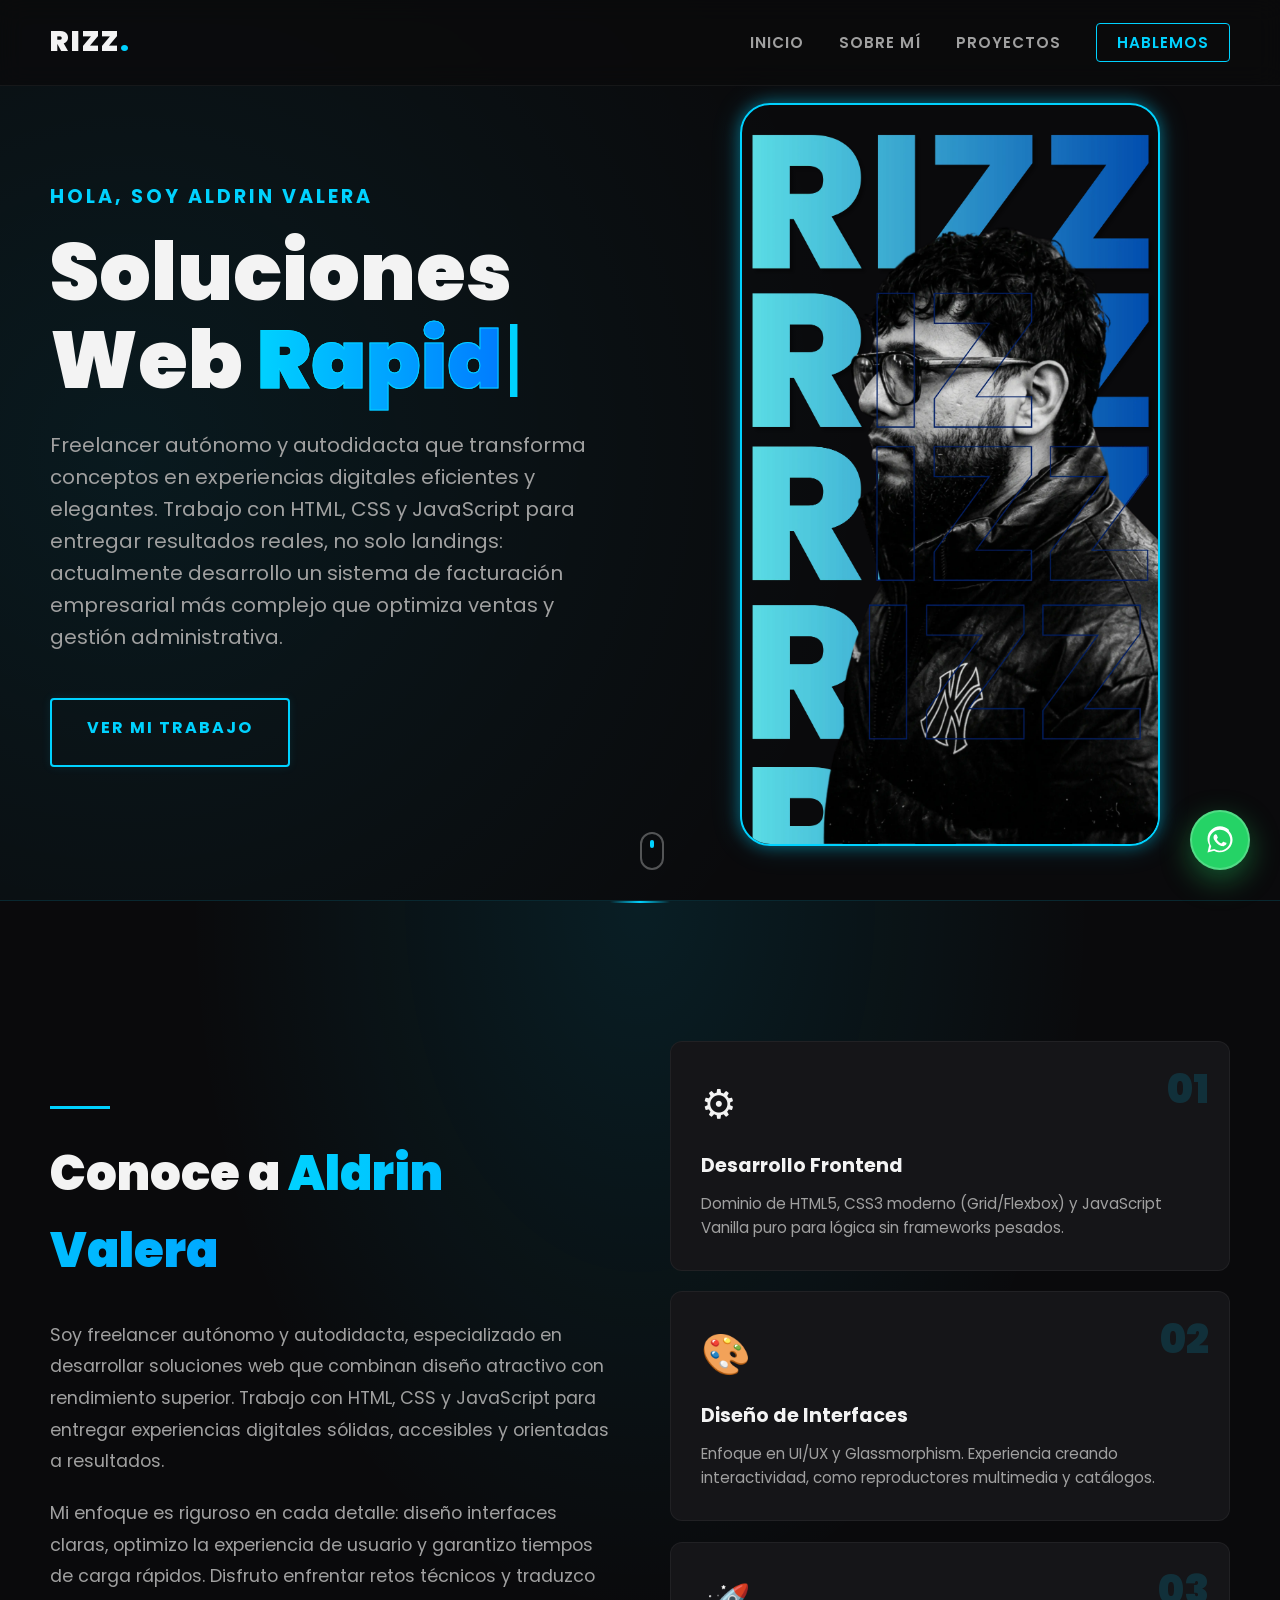
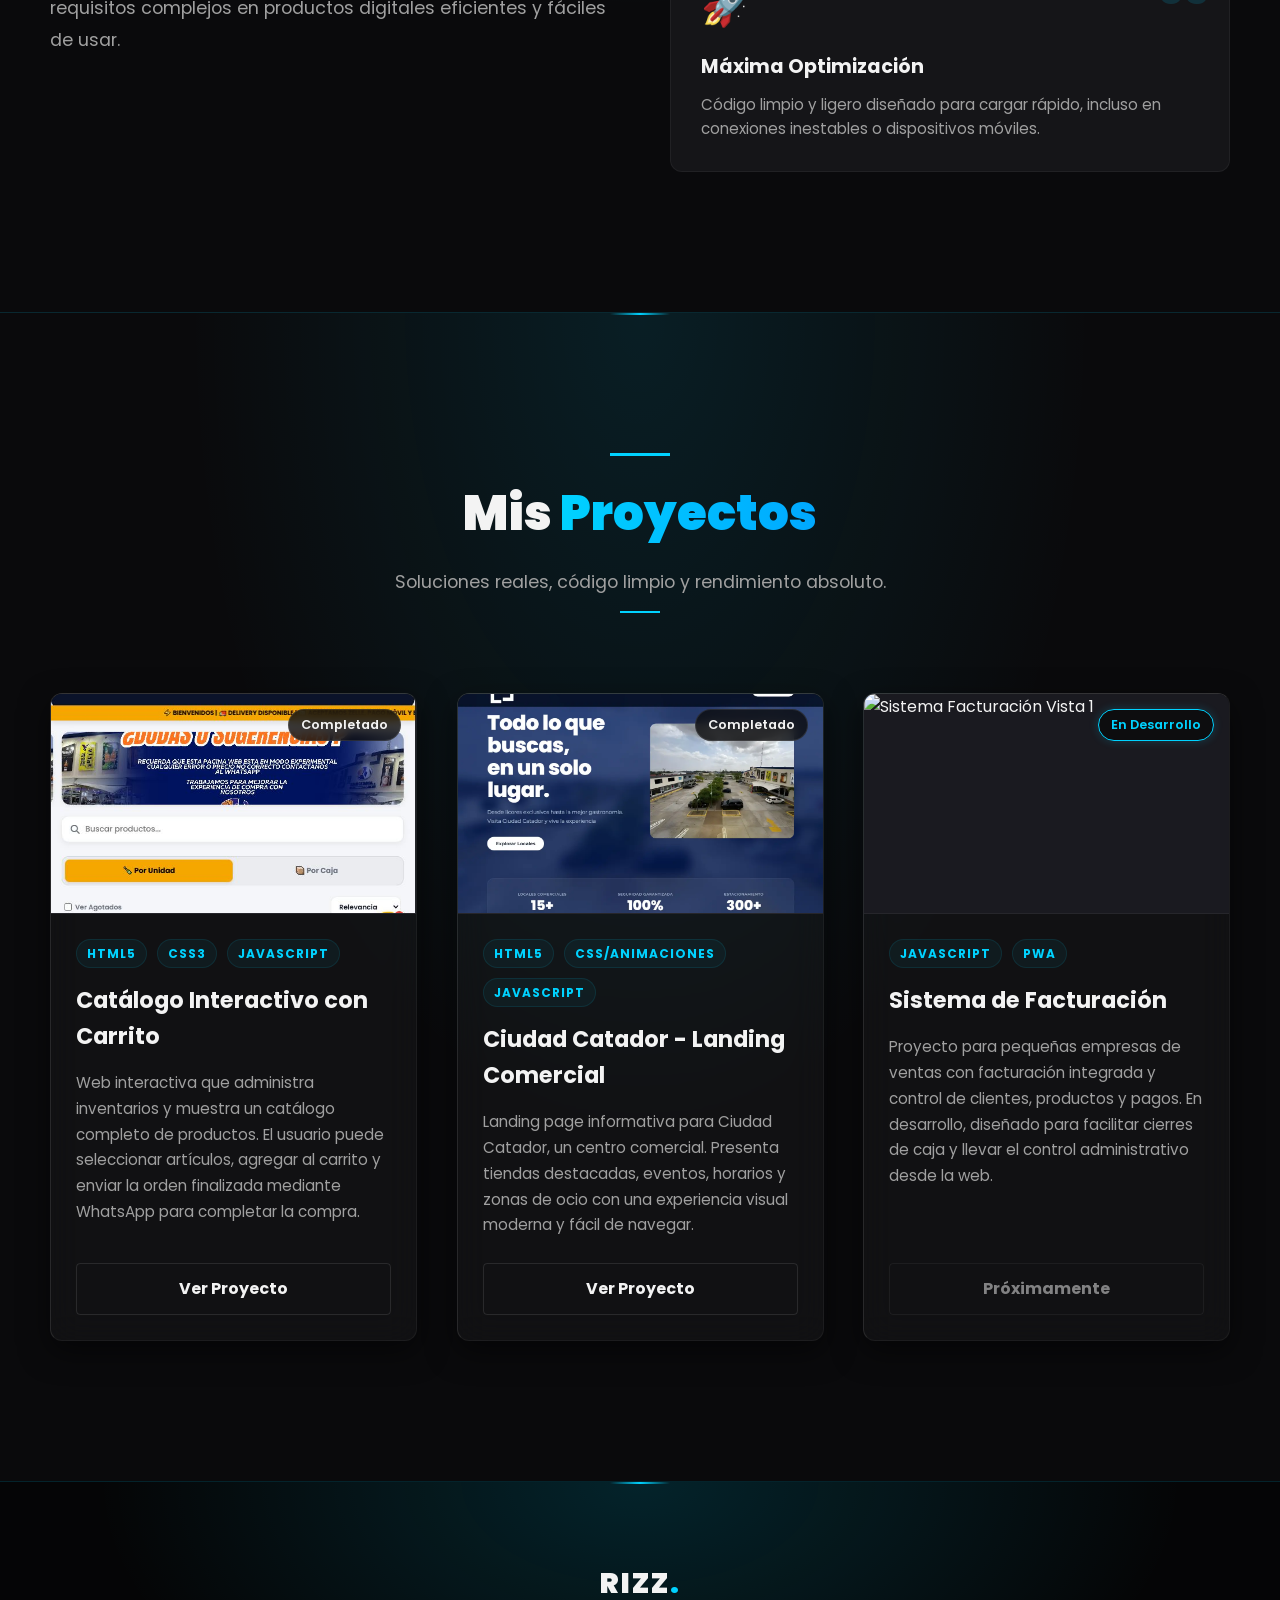
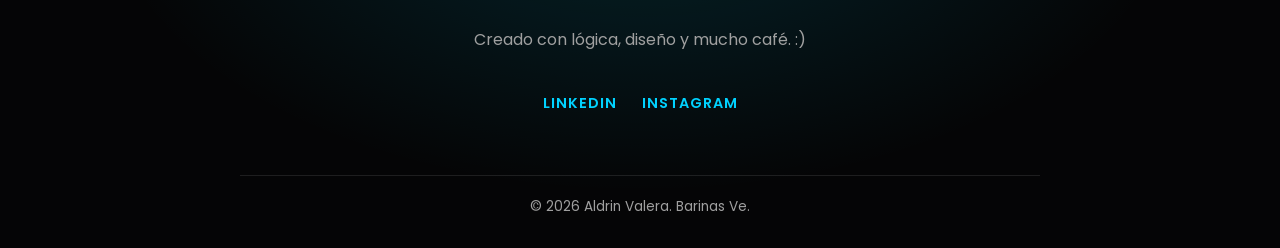
==== commit 1147c1fa: "actualizacion" ====
--- a/index.html
+++ b/index.html
@@ -1,23 +1,26 @@
 <!DOCTYPE html>
 <html lang="es">
+
 <head>
     <meta charset="UTF-8">
     <meta name="viewport" content="width=device-width, initial-scale=1.0">
     <title>Aldrin V | Rizz</title>
-    <meta name="description" content="Portafolio de Aldrin Valera, desarrollador web con HTML, CSS y JavaScript. Web oscura, optimizada y con proyectos reales.">
-    
+    <meta name="description"
+        content="Portafolio de Aldrin Valera, desarrollador web con HTML, CSS y JavaScript. Web oscura, optimizada y con proyectos reales.">
+
     <!-- Open Graph / Redes Sociales -->
     <meta property="og:type" content="website">
     <meta property="og:title" content="Aldrin Valera | Desarrollador Web Frontend">
-    <meta property="og:description" content="Especializado en HTML, CSS y JS. Creando soluciones web rápidas, modernas y orientadas a resultados.">
-    
+    <meta property="og:description"
+        content="Especializado en HTML, CSS y JS. Creando soluciones web rápidas, modernas y orientadas a resultados.">
+
     <!-- IMPORTANTE: Para que WhatsApp y redes lean la foto, la URL debe ser ABSOLUTA (https://...) -->
     <meta property="og:image" content="https://rizzv.vsaldrin2.workers.dev/img/preview.jpg">
     <meta property="og:url" content="https://rizzv.vsaldrin2.workers.dev/">
-    
+
     <meta name="twitter:card" content="summary_large_image">
     <meta name="twitter:image" content="https://rizzv.vsaldrin2.workers.dev/img/preview.jpg">
-    
+
     <link rel="preconnect" href="https://fonts.googleapis.com">
     <link rel="preconnect" href="https://fonts.gstatic.com" crossorigin>
     <link href="https://fonts.googleapis.com/css2?family=Poppins:wght@400;600;700;900&display=swap" rel="stylesheet">
@@ -31,11 +34,13 @@
     <link rel="stylesheet" href="css/animations.css">
     <link rel="stylesheet" href="css/responsive.css">
 </head>
+
 <body>
 
     <nav class="navbar">
         <div class="logo">RIZZ<span>.</span></div>
-        <button class="menu-toggle" id="mobile-menu" aria-label="Abrir menú" aria-controls="nav-menu" aria-expanded="false">
+        <button class="menu-toggle" id="mobile-menu" aria-label="Abrir menú" aria-controls="nav-menu"
+            aria-expanded="false">
             <span class="bar"></span>
             <span class="bar"></span>
             <span class="bar"></span>
@@ -44,7 +49,8 @@
             <li><a href="#inicio">Inicio</a></li>
             <li><a href="#sobre-mi">Sobre Mí</a></li>
             <li><a href="#proyectos">Proyectos</a></li>
-            <li><a href="https://wa.me/584220012375?text=%C2%A1Hola%20Aldrin!%20Estuve%20viendo%20tu%20portafolio%20web%20y%20me%20gustar%C3%ADa%20hablar%20contigo%20sobre%20un%20proyecto." class="btn-contacto" id="btn-ws">Hablemos</a></li>
+            <li><a href="https://wa.me/584220012375?text=%C2%A1Hola%20Aldrin!%20Estuve%20viendo%20tu%20portafolio%20web%20y%20me%20gustar%C3%ADa%20hablar%20contigo%20sobre%20un%20proyecto."
+                    class="btn-contacto" id="btn-ws">Hablemos</a></li>
         </ul>
     </nav>
 
@@ -54,7 +60,10 @@
                 <h2 class="saludo">Hola, soy Aldrin Valera</h2>
                 <h1 class="titulo-principal">Soluciones Web <span class="resaltado">Profesionales.</span></h1>
                 <p class="descripcion">
-                    Freelancer autónomo y autodidacta que transforma conceptos en experiencias digitales eficientes y elegantes. Trabajo con HTML, CSS y JavaScript para entregar resultados reales, no solo landings: actualmente desarrollo un sistema de facturación empresarial más complejo que optimiza ventas y gestión administrativa.
+                    Freelancer autónomo y autodidacta que transforma conceptos en experiencias digitales eficientes y
+                    elegantes. Trabajo con HTML, CSS y JavaScript para entregar resultados reales, no solo landings:
+                    actualmente desarrollo un sistema de facturación empresarial más complejo que optimiza ventas y
+                    gestión administrativa.
                 </p>
                 <div class="botones">
                     <a href="#proyectos" class="btn-primario">Ver mi trabajo</a>
@@ -69,106 +78,131 @@
         </div>
     </header>
     <main>
-    <section class="sobre-mi" id="sobre-mi">
-        <div class="contenedor-sobre-mi">
-            <div class="texto-sobre-mi animate-on-scroll">
-                <h2 class="titulo-seccion">Conoce a <span class="resaltado-azul">Aldrin Valera</span></h2>
-                <p>
-                    Soy freelancer autónomo y autodidacta, especializado en desarrollar soluciones web que combinan diseño atractivo con rendimiento superior. Trabajo con HTML, CSS y JavaScript para entregar experiencias digitales sólidas, accesibles y orientadas a resultados.
+        <section class="sobre-mi" id="sobre-mi">
+            <div class="contenedor-sobre-mi">
+                <div class="texto-sobre-mi animate-on-scroll">
+                    <h2 class="titulo-seccion">Conoce a <span class="resaltado-azul">Aldrin Valera</span></h2>
+                    <p>
+                        Soy freelancer autónomo y autodidacta, especializado en desarrollar soluciones web que combinan
+                        diseño atractivo con rendimiento superior. Trabajo con HTML, CSS y JavaScript para entregar
+                        experiencias digitales sólidas, accesibles y orientadas a resultados.
+                    </p>
+                    <p>
+                        Mi enfoque es riguroso en cada detalle: diseño interfaces claras, optimizo la experiencia de
+                        usuario y garantizo tiempos de carga rápidos. Disfruto enfrentar retos técnicos y traduzco
+                        requisitos complejos en productos digitales eficientes y fáciles de usar.
+                    </p>
+                </div>
+                <div class="skills-grid">
+                    <div class="skill-card animate-on-scroll">
+                        <span class="skill-number">01</span>
+                        <div class="skill-icono">⚙️</div>
+                        <h3>Desarrollo Frontend</h3>
+                        <p>Dominio de HTML5, CSS3 moderno (Grid/Flexbox) y JavaScript Vanilla puro para lógica sin
+                            frameworks pesados.</p>
+                    </div>
+                    <div class="skill-card animate-on-scroll">
+                        <span class="skill-number">02</span>
+                        <div class="skill-icono">🎨</div>
+                        <h3>Diseño de Interfaces</h3>
+                        <p>Enfoque en UI/UX y Glassmorphism. Experiencia creando interactividad, como reproductores
+                            multimedia y catálogos.</p>
+                    </div>
+                    <div class="skill-card animate-on-scroll">
+                        <span class="skill-number">03</span>
+                        <div class="skill-icono">🚀</div>
+                        <h3>Máxima Optimización</h3>
+                        <p>Código limpio y ligero diseñado para cargar rápido, incluso en conexiones inestables o
+                            dispositivos móviles.</p>
+                    </div>
+                </div>
+            </div>
+        </section>
+
+        <section class="proyectos" id="proyectos">
+            <div class="contenedor-proyectos">
+                <h2 class="titulo-centrado animate-on-scroll">Mis <span class="resaltado-azul">Proyectos</span></h2>
+                <p class="subtitulo-centrado animate-on-scroll">Soluciones reales, código limpio y rendimiento absoluto.
                 </p>
-                <p>
-                    Mi enfoque es riguroso en cada detalle: diseño interfaces claras, optimizo la experiencia de usuario y garantizo tiempos de carga rápidos. Disfruto enfrentar retos técnicos y traduzco requisitos complejos en productos digitales eficientes y fáciles de usar.
-                </p>
-            </div>
-            <div class="skills-grid">
-                <div class="skill-card animate-on-scroll">
-                    <span class="skill-number">01</span>
-                    <div class="skill-icono">⚙️</div>
-                    <h3>Desarrollo Frontend</h3>
-                    <p>Dominio de HTML5, CSS3 moderno (Grid/Flexbox) y JavaScript Vanilla puro para lógica sin frameworks pesados.</p>
-                </div>
-                <div class="skill-card animate-on-scroll">
-                    <span class="skill-number">02</span>
-                    <div class="skill-icono">🎨</div>
-                    <h3>Diseño de Interfaces</h3>
-                    <p>Enfoque en UI/UX y Glassmorphism. Experiencia creando interactividad, como reproductores multimedia y catálogos.</p>
-                </div>
-                <div class="skill-card animate-on-scroll">
-                    <span class="skill-number">03</span>
-                    <div class="skill-icono">🚀</div>
-                    <h3>Máxima Optimización</h3>
-                    <p>Código limpio y ligero diseñado para cargar rápido, incluso en conexiones inestables o dispositivos móviles.</p>
-                </div>
-            </div>
-        </div>
-    </section>
-
-    <section class="proyectos" id="proyectos">
-        <div class="contenedor-proyectos">
-            <h2 class="titulo-centrado animate-on-scroll">Mis <span class="resaltado-azul">Proyectos</span></h2>
-            <p class="subtitulo-centrado animate-on-scroll">Soluciones reales, código limpio y rendimiento absoluto.</p>
-
-            <div class="grid-proyectos">
-                
-                <article class="tarjeta-proyecto animate-on-scroll">
-                    <div class="imagen-proyecto">
-                        <span class="etiqueta-estado">Completado</span>
-                        <img src="img/catador-1.JPG" alt="Catálogo Gran Catador Vista 1" class="img-portada" loading="lazy">
-                        <img src="img/catador-2.JPG" alt="Catálogo Gran Catador Vista 2" class="img-portada" loading="lazy">
-                        <img src="img/catador-3.JPG" alt="Catálogo Gran Catador Vista 3" class="img-portada" loading="lazy">
-                    </div>
-                    <div class="contenido-proyecto">
-                        <div class="tags-tech">
-                            <span>HTML5</span>
-                            <span>CSS3</span>
-                            <span>JavaScript</span>
-                        </div>
-                        <h3>Catálogo Interactivo con Carrito</h3>
-                        <p>Web interactiva que administra inventarios y muestra un catálogo completo de productos. El usuario puede seleccionar artículos, agregar al carrito y enviar la orden finalizada mediante WhatsApp para completar la compra.</p>
-                        <a href="https://grancatador.virtualshein123.workers.dev/" target="_blank" rel="noopener noreferrer" class="btn-proyecto">Ver Proyecto</a>
-                    </div>
-                </article>
-
-                <article class="tarjeta-proyecto animate-on-scroll">
-                    <div class="imagen-proyecto">
-                        <span class="etiqueta-estado">Completado</span>
-                        <img src="img/ciudadcatador.webp" alt="Ciudad Catador Vista 1" class="img-portada" loading="lazy">
-                        <img src="img/ciudadcatador.webp" alt="Ciudad Catador Vista 2" class="img-portada" loading="lazy">
-                        <img src="img/ciudadcatador.webp" alt="Ciudad Catador Vista 3" class="img-portada" loading="lazy">
-                    </div>
-                    <div class="contenido-proyecto">
-                        <div class="tags-tech">
-                            <span>HTML5</span>
-                            <span>CSS/Animaciones</span>
-                            <span>JavaScript</span>
-                        </div>
-                        <h3>Ciudad Catador - Landing Comercial</h3>
-                        <p>Landing page informativa para Ciudad Catador, un centro comercial. Presenta tiendas destacadas, eventos, horarios y zonas de ocio con una experiencia visual moderna y fácil de navegar.</p>
-                        <a href="https://ciudadcatador.virtualshein123.workers.dev/" target="_blank" rel="noopener noreferrer" class="btn-proyecto">Ver Proyecto</a>
-                    </div>
-                </article>
-
-                <article class="tarjeta-proyecto animate-on-scroll">
-                    <div class="imagen-proyecto">
-                        <span class="etiqueta-estado pulse">En Desarrollo</span>
-                        <img src="img/ciudadcatad.webp" alt="Sistema Facturación Vista 1" class="img-portada" loading="lazy">
-                        <img src="img/ciudadcatad.webp" alt="Sistema Facturación Vista 2" class="img-portada" loading="lazy">
-                        <img src="img/ciudadcatad.webp" alt="Sistema Facturación Vista 3" class="img-portada" loading="lazy">
-                    </div>
-                    <div class="contenido-proyecto">
-                        <div class="tags-tech">
-                            <span>JavaScript</span>
-                            <span>PWA</span>
-                        </div>
-                        <h3>Sistema de Facturación</h3>
-                        <p>Proyecto para pequeñas empresas de ventas con facturación integrada y control de clientes, productos y pagos. En desarrollo, diseñado para facilitar cierres de caja y llevar el control administrativo desde la web.</p>
-                        <a href="#" class="btn-proyecto btn-disabled">Próximamente</a>
-                    </div>
-                </article>
-
-            </div>
-        </div>
-    </section>
+
+                <div class="grid-proyectos">
+
+                    <article class="tarjeta-proyecto animate-on-scroll">
+                        <div class="imagen-proyecto">
+                            <span class="etiqueta-estado">Completado</span>
+                            <img src="img/catador-1.JPG" alt="Catálogo Gran Catador Vista 1" class="img-portada"
+                                loading="lazy">
+                            <img src="img/catador-2.JPG" alt="Catálogo Gran Catador Vista 2" class="img-portada"
+                                loading="lazy">
+                            <img src="img/catador-3.JPG" alt="Catálogo Gran Catador Vista 3" class="img-portada"
+                                loading="lazy">
+                        </div>
+                        <div class="contenido-proyecto">
+                            <div class="tags-tech">
+                                <span>HTML5</span>
+                                <span>CSS3</span>
+                                <span>JavaScript</span>
+                            </div>
+                            <h3>Catálogo Interactivo con Carrito</h3>
+                            <p>Web interactiva que administra inventarios y muestra un catálogo completo de productos.
+                                El usuario puede seleccionar artículos, agregar al carrito y enviar la orden finalizada
+                                mediante WhatsApp para completar la compra.</p>
+                            <a href="https://gran-catador.pages.dev/" target="_blank" rel="noopener noreferrer"
+                                class="btn-proyecto">Ver Proyecto</a>
+                        </div>
+                    </article>
+
+                    <article class="tarjeta-proyecto animate-on-scroll">
+                        <div class="imagen-proyecto">
+                            <span class="etiqueta-estado">Completado</span>
+                            <img src="img/ciudadcatador.webp" alt="Ciudad Catador Vista 1" class="img-portada"
+                                loading="lazy">
+                            <img src="img/ciudadcatador.webp" alt="Ciudad Catador Vista 2" class="img-portada"
+                                loading="lazy">
+                            <img src="img/ciudadcatador.webp" alt="Ciudad Catador Vista 3" class="img-portada"
+                                loading="lazy">
+                        </div>
+                        <div class="contenido-proyecto">
+                            <div class="tags-tech">
+                                <span>HTML5</span>
+                                <span>CSS/Animaciones</span>
+                                <span>JavaScript</span>
+                            </div>
+                            <h3>Ciudad Catador - Landing Comercial</h3>
+                            <p>Landing page informativa para Ciudad Catador, un centro comercial. Presenta tiendas
+                                destacadas, eventos, horarios y zonas de ocio con una experiencia visual moderna y fácil
+                                de navegar.</p>
+                            <a href="https://ciudadcatador.virtualshein123.workers.dev/" target="_blank"
+                                rel="noopener noreferrer" class="btn-proyecto">Ver Proyecto</a>
+                        </div>
+                    </article>
+
+                    <article class="tarjeta-proyecto animate-on-scroll">
+                        <div class="imagen-proyecto">
+                            <span class="etiqueta-estado pulse">En Desarrollo</span>
+                            <img src="img/ciudadcatad.webp" alt="Sistema Facturación Vista 1" class="img-portada"
+                                loading="lazy">
+                            <img src="img/ciudadcatad.webp" alt="Sistema Facturación Vista 2" class="img-portada"
+                                loading="lazy">
+                            <img src="img/ciudadcatad.webp" alt="Sistema Facturación Vista 3" class="img-portada"
+                                loading="lazy">
+                        </div>
+                        <div class="contenido-proyecto">
+                            <div class="tags-tech">
+                                <span>JavaScript</span>
+                                <span>PWA</span>
+                            </div>
+                            <h3>Sistema de Facturación</h3>
+                            <p>Proyecto para pequeñas empresas de ventas con facturación integrada y control de
+                                clientes, productos y pagos. En desarrollo, diseñado para facilitar cierres de caja y
+                                llevar el control administrativo desde la web.</p>
+                            <a href="#" class="btn-proyecto btn-disabled">Próximamente</a>
+                        </div>
+                    </article>
+
+                </div>
+            </div>
+        </section>
     </main>
 
     <footer class="footer">
@@ -176,8 +210,10 @@
             <div class="logo">RIZZ<span>.</span></div>
             <p class="text-muted">Creado con lógica, diseño y mucho café. :) </p>
             <div class="social-links">
-                <a href="https://www.linkedin.com/in/aldrin-valera" target="_blank" rel="noopener noreferrer">LinkedIn</a>
-                <a href="https://www.instagram.com/i_am_rizz2001/" target="_blank" rel="noopener noreferrer">Instagram</a>
+                <a href="https://www.linkedin.com/in/aldrin-valera" target="_blank"
+                    rel="noopener noreferrer">LinkedIn</a>
+                <a href="https://www.instagram.com/i_am_rizz2001/" target="_blank"
+                    rel="noopener noreferrer">Instagram</a>
             </div>
             <div class="copyright">
                 &copy; 2026 Aldrin Valera. Barinas Ve.
@@ -185,24 +221,24 @@
         </div>
     </footer>
 
-    <a href="https://wa.me/584220012375?text=Hola%20Aldrin%2C%20vi%20tu%20portafolio%20y%20me%20interesa%20hablar%20sobre%20un%20proyecto" 
-       class="whatsapp-float" 
-       target="_blank" 
-       rel="noopener noreferrer" 
-       aria-label="Contactar por WhatsApp"
-       title="Contacta por WhatsApp">
+    <a href="https://wa.me/584220012375?text=Hola%20Aldrin%2C%20vi%20tu%20portafolio%20y%20me%20interesa%20hablar%20sobre%20un%20proyecto"
+        class="whatsapp-float" target="_blank" rel="noopener noreferrer" aria-label="Contactar por WhatsApp"
+        title="Contacta por WhatsApp">
         <svg xmlns="http://www.w3.org/2000/svg" viewBox="0 0 24 24" fill="white" width="24" height="24">
-            <path d="M19.071 3.899c-1.89-1.879-4.397-2.898-7.066-2.898-5.504 0-9.977 4.474-9.977 9.977 0 1.759.461 3.51 1.337 5.049L2 22l5.272-1.383c1.479.813 3.14 1.243 4.8 1.243 5.504 0 9.977-4.473 9.977-9.977 0-2.668-1.019-5.176-2.878-7.066zM12.006 20.5c-1.5 0-2.989-.395-4.309-1.141l-.31-.184-3.22.844.859-3.139-.194-.308c-.793-1.349-1.211-2.896-1.211-4.45 0-4.586 3.733-8.319 8.32-8.319 2.221 0 4.314.867 5.882 2.44 1.569 1.573 2.431 3.665 2.431 5.887 0 4.586-3.733 8.319-8.319 8.319zm4.545-6.248c-.252-.127-1.49-.737-1.722-.821-.232-.084-.401-.127-.57.127-.168.254-.654.821-.801 1.006-.147.186-.294.209-.545.084-.252-.127-1.064-.393-2.027-1.254-.751-.669-1.258-1.496-1.407-1.751-.147-.254-.016-.391.111-.517.113-.112.252-.294.377-.441.126-.147.168-.252.252-.42.084-.169.042-.317-.021-.442-.063-.126-.57-1.374-.781-1.88-.205-.501-.413-.433-.57-.441-.147-.009-.316-.009-.485-.009-.168 0-.441.063-.672.316-.231.252-.88.86-.88 2.096 0 1.237.901 2.431 1.026 2.599.126.167 1.78 2.716 4.313 3.809.604.26 1.076.416 1.443.532.604.191 1.154.165 1.589-.101.484-.294 1.574-.647 1.805-1.27.231-.625.231-1.16.161-1.27-.063-.106-.231-.168-.483-.294z"/>
+            <path
+                d="M19.071 3.899c-1.89-1.879-4.397-2.898-7.066-2.898-5.504 0-9.977 4.474-9.977 9.977 0 1.759.461 3.51 1.337 5.049L2 22l5.272-1.383c1.479.813 3.14 1.243 4.8 1.243 5.504 0 9.977-4.473 9.977-9.977 0-2.668-1.019-5.176-2.878-7.066zM12.006 20.5c-1.5 0-2.989-.395-4.309-1.141l-.31-.184-3.22.844.859-3.139-.194-.308c-.793-1.349-1.211-2.896-1.211-4.45 0-4.586 3.733-8.319 8.32-8.319 2.221 0 4.314.867 5.882 2.44 1.569 1.573 2.431 3.665 2.431 5.887 0 4.586-3.733 8.319-8.319 8.319zm4.545-6.248c-.252-.127-1.49-.737-1.722-.821-.232-.084-.401-.127-.57.127-.168.254-.654.821-.801 1.006-.147.186-.294.209-.545.084-.252-.127-1.064-.393-2.027-1.254-.751-.669-1.258-1.496-1.407-1.751-.147-.254-.016-.391.111-.517.113-.112.252-.294.377-.441.126-.147.168-.252.252-.42.084-.169.042-.317-.021-.442-.063-.126-.57-1.374-.781-1.88-.205-.501-.413-.433-.57-.441-.147-.009-.316-.009-.485-.009-.168 0-.441.063-.672.316-.231.252-.88.86-.88 2.096 0 1.237.901 2.431 1.026 2.599.126.167 1.78 2.716 4.313 3.809.604.26 1.076.416 1.443.532.604.191 1.154.165 1.589-.101.484-.294 1.574-.647 1.805-1.27.231-.625.231-1.16.161-1.27-.063-.106-.231-.168-.483-.294z" />
         </svg>
     </a>
 
     <!-- Botón Volver Arriba -->
     <button id="btn-back-to-top" class="btn-back-to-top" aria-label="Volver arriba">
-        <svg xmlns="http://www.w3.org/2000/svg" viewBox="0 0 24 24" fill="none" stroke="currentColor" stroke-width="2.5" stroke-linecap="round" stroke-linejoin="round">
-            <path d="M12 19V5M5 12l7-7 7 7"/>
+        <svg xmlns="http://www.w3.org/2000/svg" viewBox="0 0 24 24" fill="none" stroke="currentColor" stroke-width="2.5"
+            stroke-linecap="round" stroke-linejoin="round">
+            <path d="M12 19V5M5 12l7-7 7 7" />
         </svg>
     </button>
 
     <script src="js/main.js"></script>
 </body>
+
 </html>
